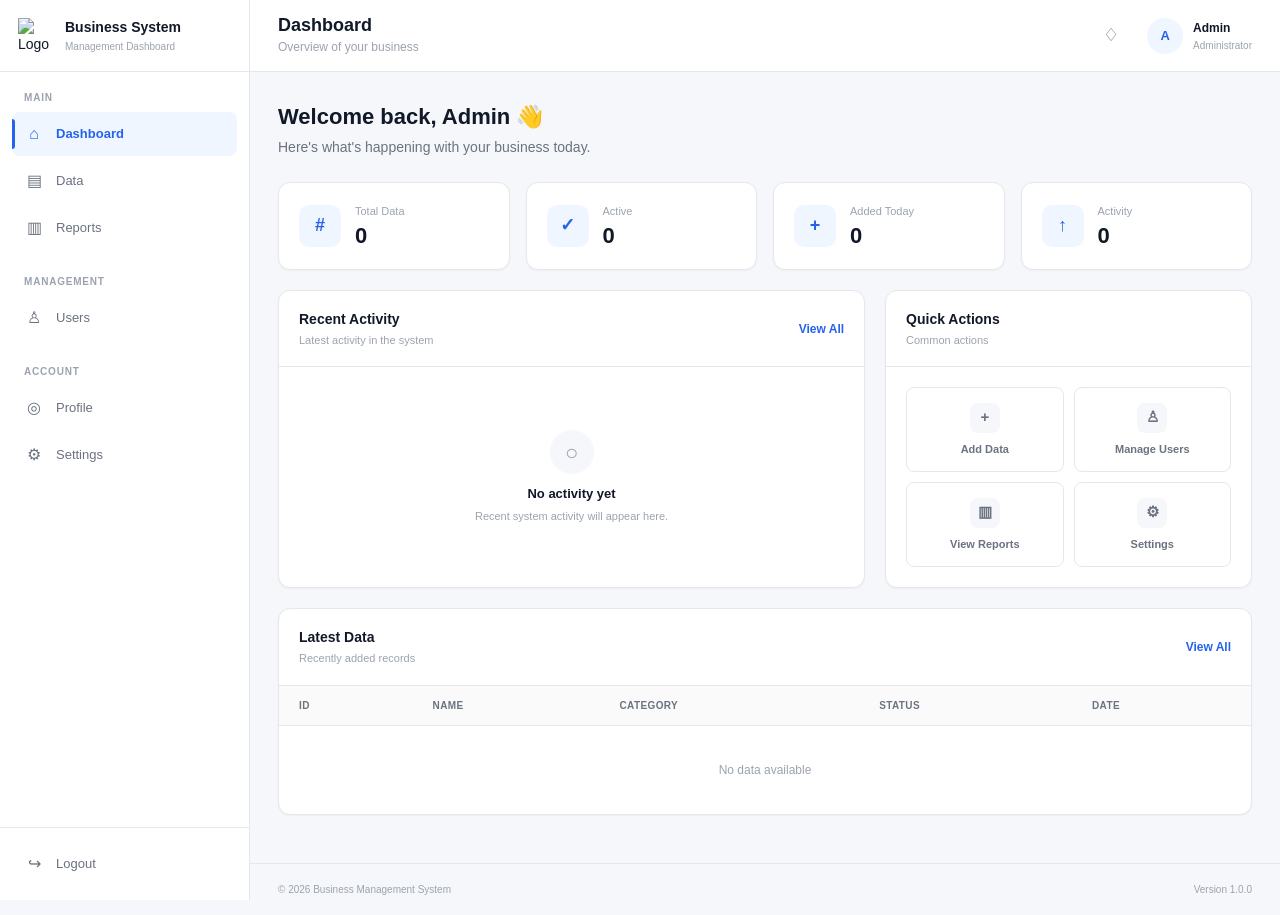
==== index.html @ aa2ea441 "Initial commit - CRUD Master template" ====
<!DOCTYPE html>
<html lang="en">
<head>
    <meta charset="UTF-8">

    <meta
        name="viewport"
        content="width=device-width, initial-scale=1.0"
    >

    <meta
        name="description"
        content="Business Management System"
    >

    <title>Business Management System</title>

    <!-- =========================
         CSS
    ========================== -->

    <link
        rel="stylesheet"
        href="./assets/css/style.css"
    >

    <link
        rel="stylesheet"
        href="./assets/css/components.css"
    >

    <link
        rel="stylesheet"
        href="./assets/css/responsive.css"
    >
</head>

<body>

    <!-- =========================
         APP CONTAINER
    ========================== -->

    <div id="app">

        <!-- =========================
             SIDEBAR
        ========================== -->

        <aside id="sidebar" class="sidebar">

            <div class="sidebar-header">

                <a href="./index.html" class="brand">

                    <img
                        src="./assets/img/logo.svg"
                        alt="Logo"
                        class="brand-logo"
                    >

                    <div class="brand-text">
                        <span class="brand-name">
                            Business System
                        </span>

                        <span class="brand-subtitle">
                            Management Dashboard
                        </span>
                    </div>

                </a>

                <button
                    type="button"
                    id="sidebarClose"
                    class="sidebar-close"
                    aria-label="Close sidebar"
                >
                    ×
                </button>

            </div>


            <!-- =========================
                 NAVIGATION
            ========================== -->

            <nav class="sidebar-nav">

                <div class="nav-section">

                    <span class="nav-section-title">
                        MAIN
                    </span>

                    <a
                        href="#dashboard"
                        class="nav-item active"
                        data-page="dashboard"
                    >
                        <span class="nav-icon">⌂</span>
                        <span class="nav-label">Dashboard</span>
                    </a>

                    <a
                        href="#data"
                        class="nav-item"
                        data-page="data"
                    >
                        <span class="nav-icon">▤</span>
                        <span class="nav-label">Data</span>
                    </a>

                    <a
                        href="#reports"
                        class="nav-item"
                        data-page="reports"
                    >
                        <span class="nav-icon">▥</span>
                        <span class="nav-label">Reports</span>
                    </a>

                </div>


                <div class="nav-section">

                    <span class="nav-section-title">
                        MANAGEMENT
                    </span>

                    <a
                        href="#users"
                        class="nav-item"
                        data-page="users"
                    >
                        <span class="nav-icon">♙</span>
                        <span class="nav-label">Users</span>
                    </a>

                </div>


                <div class="nav-section">

                    <span class="nav-section-title">
                        ACCOUNT
                    </span>

                    <a
                        href="#profile"
                        class="nav-item"
                        data-page="profile"
                    >
                        <span class="nav-icon">◎</span>
                        <span class="nav-label">Profile</span>
                    </a>

                    <a
                        href="#settings"
                        class="nav-item"
                        data-page="settings"
                    >
                        <span class="nav-icon">⚙</span>
                        <span class="nav-label">Settings</span>
                    </a>

                </div>

            </nav>


            <!-- =========================
                 SIDEBAR FOOTER
            ========================== -->

            <div class="sidebar-footer">

                <button
                    type="button"
                    id="logoutButton"
                    class="logout-button"
                >
                    <span class="nav-icon">↪</span>
                    <span>Logout</span>
                </button>

            </div>

        </aside>


        <!-- =========================
             MAIN AREA
        ========================== -->

        <main id="main">

            <!-- =========================
                 TOPBAR
            ========================== -->

            <header class="topbar">

                <div class="topbar-left">

                    <button
                        type="button"
                        id="sidebarToggle"
                        class="sidebar-toggle"
                        aria-label="Open sidebar"
                    >
                        ☰
                    </button>

                    <div class="page-heading">

                        <h1 id="pageTitle">
                            Dashboard
                        </h1>

                        <p id="pageSubtitle">
                            Overview of your business
                        </p>

                    </div>

                </div>


                <div class="topbar-right">

                    <button
                        type="button"
                        id="notificationButton"
                        class="icon-button"
                        aria-label="Notifications"
                    >
                        ♢
                    </button>


                    <div class="user-menu">

                        <div class="user-avatar">
                            A
                        </div>

                        <div class="user-info">

                            <span
                                id="currentUserName"
                                class="user-name"
                            >
                                Admin
                            </span>

                            <span
                                id="currentUserRole"
                                class="user-role"
                            >
                                Administrator
                            </span>

                        </div>

                    </div>

                </div>

            </header>


            <!-- =========================
                 PAGE CONTENT
            ========================== -->

            <section
                id="pageContent"
                class="page-content"
            >

                <!-- =========================
                     DASHBOARD
                ========================== -->

                <div
                    id="dashboardPage"
                    class="page active"
                >

                    <div class="page-intro">

                        <div>
                            <h2>Welcome back, Admin 👋</h2>

                            <p>
                                Here's what's happening with your business today.
                            </p>
                        </div>

                    </div>


                    <!-- =========================
                         STATISTICS
                    ========================== -->

                    <div class="stats-grid">

                        <article class="stat-card">

                            <div class="stat-icon">
                                #
                            </div>

                            <div class="stat-content">

                                <span class="stat-label">
                                    Total Data
                                </span>

                                <strong
                                    id="totalData"
                                    class="stat-value"
                                >
                                    0
                                </strong>

                            </div>

                        </article>


                        <article class="stat-card">

                            <div class="stat-icon">
                                ✓
                            </div>

                            <div class="stat-content">

                                <span class="stat-label">
                                    Active
                                </span>

                                <strong
                                    id="activeData"
                                    class="stat-value"
                                >
                                    0
                                </strong>

                            </div>

                        </article>


                        <article class="stat-card">

                            <div class="stat-icon">
                                +
                            </div>

                            <div class="stat-content">

                                <span class="stat-label">
                                    Added Today
                                </span>

                                <strong
                                    id="todayData"
                                    class="stat-value"
                                >
                                    0
                                </strong>

                            </div>

                        </article>


                        <article class="stat-card">

                            <div class="stat-icon">
                                ↑
                            </div>

                            <div class="stat-content">

                                <span class="stat-label">
                                    Activity
                                </span>

                                <strong
                                    id="activityData"
                                    class="stat-value"
                                >
                                    0
                                </strong>

                            </div>

                        </article>

                    </div>


                    <!-- =========================
                         DASHBOARD GRID
                    ========================== -->

                    <div class="dashboard-grid">


                        <!-- Recent Activity -->

                        <section class="card">

                            <div class="card-header">

                                <div>
                                    <h3>Recent Activity</h3>

                                    <p>
                                        Latest activity in the system
                                    </p>
                                </div>

                                <button
                                    type="button"
                                    class="text-button"
                                >
                                    View All
                                </button>

                            </div>


                            <div
                                id="recentActivity"
                                class="activity-list"
                            >

                                <div class="empty-state">

                                    <div class="empty-icon">
                                        ○
                                    </div>

                                    <h4>
                                        No activity yet
                                    </h4>

                                    <p>
                                        Recent system activity will appear here.
                                    </p>

                                </div>

                            </div>

                        </section>


                        <!-- Quick Actions -->

                        <section class="card">

                            <div class="card-header">

                                <div>
                                    <h3>Quick Actions</h3>

                                    <p>
                                        Common actions
                                    </p>
                                </div>

                            </div>


                            <div class="quick-actions">

                                <button
                                    type="button"
                                    class="quick-action"
                                    data-action="add"
                                >
                                    <span class="quick-action-icon">
                                        +
                                    </span>

                                    <span>
                                        Add Data
                                    </span>
                                </button>


                                <button
                                    type="button"
                                    class="quick-action"
                                    data-action="users"
                                >
                                    <span class="quick-action-icon">
                                        ♙
                                    </span>

                                    <span>
                                        Manage Users
                                    </span>
                                </button>


                                <button
                                    type="button"
                                    class="quick-action"
                                    data-action="reports"
                                >
                                    <span class="quick-action-icon">
                                        ▥
                                    </span>

                                    <span>
                                        View Reports
                                    </span>
                                </button>


                                <button
                                    type="button"
                                    class="quick-action"
                                    data-action="settings"
                                >
                                    <span class="quick-action-icon">
                                        ⚙
                                    </span>

                                    <span>
                                        Settings
                                    </span>
                                </button>

                            </div>

                        </section>

                    </div>


                    <!-- =========================
                         DATA PREVIEW
                    ========================== -->

                    <section class="card data-preview-card">

                        <div class="card-header">

                            <div>

                                <h3>Latest Data</h3>

                                <p>
                                    Recently added records
                                </p>

                            </div>

                            <button
                                type="button"
                                class="text-button"
                                data-page-link="data"
                            >
                                View All
                            </button>

                        </div>


                        <div class="table-wrapper">

                            <table class="data-table">

                                <thead>

                                    <tr>
                                        <th>ID</th>
                                        <th>Name</th>
                                        <th>Category</th>
                                        <th>Status</th>
                                        <th>Date</th>
                                    </tr>

                                </thead>

                                <tbody id="latestDataTable">

                                    <tr>

                                        <td
                                            colspan="5"
                                            class="table-empty"
                                        >
                                            No data available
                                        </td>

                                    </tr>

                                </tbody>

                            </table>

                        </div>

                    </section>

                </div>


                <!-- =========================
                     OTHER PAGE PLACEHOLDERS
                ========================== -->

                <div
                    id="dataPage"
                    class="page"
                    hidden
                >
                    <h2>Data Management</h2>
                    <p>CRUD data management will be built here.</p>
                </div>


                <div
                    id="usersPage"
                    class="page"
                    hidden
                >
                    <h2>User Management</h2>
                    <p>User management will be built here.</p>
                </div>


                <div
                    id="reportsPage"
                    class="page"
                    hidden
                >
                    <h2>Reports</h2>
                    <p>Reports and analytics will be built here.</p>
                </div>


                <div
                    id="profilePage"
                    class="page"
                    hidden
                >
                    <h2>Profile</h2>
                    <p>User profile will be built here.</p>
                </div>


                <div
                    id="settingsPage"
                    class="page"
                    hidden
                >
                    <h2>Settings</h2>
                    <p>System settings will be built here.</p>
                </div>

            </section>


            <!-- =========================
                 FOOTER
            ========================== -->

            <footer class="footer">

                <span>
                    © 2026 Business Management System
                </span>

                <span>
                    Version 1.0.0
                </span>

            </footer>

        </main>

    </div>


    <!-- =========================
         MOBILE OVERLAY
    ========================== -->

    <div
        id="sidebarOverlay"
        class="sidebar-overlay"
        hidden
    ></div>


    <!-- =========================
         JAVASCRIPT
    ========================== -->

    <script
        type="module"
        src="./assets/js/app.js"
    ></script>

</body>
</html>
---- assets/css/style.css ----
/* =========================================================
   CRUD MASTER - MAIN STYLES
   ========================================================= */

/* =========================================================
   1. ROOT VARIABLES
   ========================================================= */

:root {
    --primary: #2563eb;
    --primary-dark: #1d4ed8;
    --primary-light: #eff6ff;

    --success: #16a34a;
    --success-light: #f0fdf4;

    --warning: #d97706;
    --warning-light: #fffbeb;

    --danger: #dc2626;
    --danger-light: #fef2f2;

    --text: #111827;
    --text-secondary: #6b7280;
    --text-muted: #9ca3af;

    --background: #f5f7fb;
    --surface: #ffffff;
    --border: #e5e7eb;

    --sidebar-width: 250px;
    --topbar-height: 72px;

    --radius-sm: 8px;
    --radius-md: 12px;
    --radius-lg: 16px;

    --shadow-sm:
        0 1px 2px rgba(0, 0, 0, 0.04);

    --shadow-md:
        0 4px 12px rgba(0, 0, 0, 0.06);

    --transition:
        0.2s ease;
}


/* =========================================================
   2. RESET
   ========================================================= */

* {
    margin: 0;
    padding: 0;
    box-sizing: border-box;
}

html {
    scroll-behavior: smooth;
}

body {
    min-height: 100vh;

    font-family:
        Inter,
        -apple-system,
        BlinkMacSystemFont,
        "Segoe UI",
        Roboto,
        Arial,
        sans-serif;

    font-size: 14px;
    line-height: 1.5;

    color: var(--text);
    background: var(--background);

    -webkit-font-smoothing: antialiased;
}

button,
input,
select,
textarea {
    font: inherit;
}

button {
    border: none;
    cursor: pointer;
}

a {
    color: inherit;
    text-decoration: none;
}


/* =========================================================
   3. APP LAYOUT
   ========================================================= */

#app {
    display: flex;
    min-height: 100vh;
}


/* =========================================================
   4. SIDEBAR
   ========================================================= */

.sidebar {
    position: fixed;

    top: 0;
    left: 0;
    bottom: 0;

    width: var(--sidebar-width);

    display: flex;
    flex-direction: column;

    background: var(--surface);

    border-right: 1px solid var(--border);

    z-index: 100;

    transition:
        transform var(--transition),
        width var(--transition);
}


/* =========================================================
   SIDEBAR HEADER
   ========================================================= */

.sidebar-header {
    height: var(--topbar-height);

    display: flex;
    align-items: center;
    justify-content: space-between;

    padding: 0 18px;

    border-bottom: 1px solid var(--border);
}

.brand {
    display: flex;
    align-items: center;

    min-width: 0;

    gap: 11px;
}

.brand-logo {
    width: 36px;
    height: 36px;

    object-fit: contain;

    flex-shrink: 0;
}

.brand-text {
    display: flex;
    flex-direction: column;

    min-width: 0;
}

.brand-name {
    font-size: 14px;
    font-weight: 700;

    color: var(--text);

    white-space: nowrap;
    overflow: hidden;
    text-overflow: ellipsis;
}

.brand-subtitle {
    margin-top: 1px;

    font-size: 10px;
    color: var(--text-muted);

    white-space: nowrap;
}

.sidebar-close {
    display: none;

    width: 32px;
    height: 32px;

    border-radius: 8px;

    background: transparent;

    color: var(--text-secondary);

    font-size: 22px;

    transition: var(--transition);
}

.sidebar-close:hover {
    background: var(--background);
    color: var(--text);
}


/* =========================================================
   5. SIDEBAR NAVIGATION
   ========================================================= */

.sidebar-nav {
    flex: 1;

    padding: 18px 12px;

    overflow-y: auto;
}

.nav-section {
    margin-bottom: 24px;
}

.nav-section-title {
    display: block;

    padding: 0 12px;
    margin-bottom: 7px;

    font-size: 10px;
    font-weight: 700;

    letter-spacing: 0.08em;

    color: var(--text-muted);
}

.nav-item {
    position: relative;

    display: flex;
    align-items: center;

    gap: 12px;

    width: 100%;

    padding: 10px 12px;
    margin-bottom: 3px;

    border-radius: var(--radius-sm);

    color: var(--text-secondary);

    font-size: 13px;
    font-weight: 500;

    transition: var(--transition);
}

.nav-item:hover {
    background: var(--background);
    color: var(--text);
}

.nav-item.active {
    background: var(--primary-light);
    color: var(--primary);
    font-weight: 600;
}

.nav-item.active::before {
    content: "";

    position: absolute;

    left: 0;
    top: 7px;
    bottom: 7px;

    width: 3px;

    border-radius: 0 4px 4px 0;

    background: var(--primary);
}

.nav-icon {
    width: 20px;

    display: inline-flex;
    align-items: center;
    justify-content: center;

    flex-shrink: 0;

    font-size: 16px;
}


/* =========================================================
   6. SIDEBAR FOOTER
   ========================================================= */

.sidebar-footer {
    padding: 14px 12px;

    border-top: 1px solid var(--border);
}

.logout-button {
    width: 100%;

    display: flex;
    align-items: center;

    gap: 12px;

    padding: 10px 12px;

    border-radius: var(--radius-sm);

    background: transparent;

    color: var(--text-secondary);

    font-size: 13px;
    font-weight: 500;

    text-align: left;

    transition: var(--transition);
}

.logout-button:hover {
    background: var(--danger-light);
    color: var(--danger);
}


/* =========================================================
   7. MAIN CONTENT
   ========================================================= */

#main {
    width: calc(100% - var(--sidebar-width));

    min-height: 100vh;

    margin-left: var(--sidebar-width);

    display: flex;
    flex-direction: column;
}


/* =========================================================
   8. TOPBAR
   ========================================================= */

.topbar {
    position: sticky;

    top: 0;

    height: var(--topbar-height);

    display: flex;
    align-items: center;
    justify-content: space-between;

    padding: 0 28px;

    background: rgba(255, 255, 255, 0.95);

    border-bottom: 1px solid var(--border);

    backdrop-filter: blur(10px);

    z-index: 50;
}

.topbar-left,
.topbar-right {
    display: flex;
    align-items: center;
}

.topbar-left {
    gap: 15px;
}

.topbar-right {
    gap: 18px;
}

.sidebar-toggle {
    display: none;

    width: 38px;
    height: 38px;

    border-radius: 9px;

    background: var(--background);

    color: var(--text);

    font-size: 19px;

    transition: var(--transition);
}

.sidebar-toggle:hover {
    background: var(--border);
}

.page-heading h1 {
    font-size: 18px;
    line-height: 1.2;

    font-weight: 700;
}

.page-heading p {
    margin-top: 2px;

    font-size: 12px;

    color: var(--text-muted);
}


/* =========================================================
   9. USER AREA
   ========================================================= */

.user-menu {
    display: flex;
    align-items: center;

    gap: 10px;
}

.user-avatar {
    width: 36px;
    height: 36px;

    display: flex;
    align-items: center;
    justify-content: center;

    border-radius: 50%;

    background: var(--primary-light);

    color: var(--primary);

    font-size: 13px;
    font-weight: 700;
}

.user-info {
    display: flex;
    flex-direction: column;
}

.user-name {
    font-size: 12px;
    font-weight: 600;
}

.user-role {
    margin-top: 1px;

    font-size: 10px;
    color: var(--text-muted);
}

.icon-button {
    width: 36px;
    height: 36px;

    display: flex;
    align-items: center;
    justify-content: center;

    border-radius: 9px;

    background: transparent;

    color: var(--text-secondary);

    font-size: 18px;

    transition: var(--transition);
}

.icon-button:hover {
    background: var(--background);
    color: var(--text);
}


/* =========================================================
   10. PAGE CONTENT
   ========================================================= */

.page-content {
    flex: 1;

    width: 100%;

    padding: 28px;
}

.page {
    width: 100%;
}

.page[hidden] {
    display: none !important;
}

.page-intro {
    display: flex;
    align-items: center;
    justify-content: space-between;

    margin-bottom: 24px;
}

.page-intro h2 {
    font-size: 22px;
    font-weight: 700;
}

.page-intro p {
    margin-top: 4px;

    color: var(--text-secondary);
}


/* =========================================================
   11. STATISTICS GRID
   ========================================================= */

.stats-grid {
    display: grid;

    grid-template-columns:
        repeat(4, minmax(0, 1fr));

    gap: 16px;

    margin-bottom: 20px;
}

.stat-card {
    display: flex;
    align-items: center;

    gap: 14px;

    padding: 20px;

    background: var(--surface);

    border: 1px solid var(--border);

    border-radius: var(--radius-md);

    box-shadow: var(--shadow-sm);

    transition: var(--transition);
}

.stat-card:hover {
    transform: translateY(-2px);

    box-shadow: var(--shadow-md);
}

.stat-icon {
    width: 42px;
    height: 42px;

    display: flex;
    align-items: center;
    justify-content: center;

    flex-shrink: 0;

    border-radius: 10px;

    background: var(--primary-light);

    color: var(--primary);

    font-size: 18px;
    font-weight: 700;
}

.stat-content {
    min-width: 0;
}

.stat-label {
    display: block;

    margin-bottom: 3px;

    font-size: 11px;

    color: var(--text-muted);
}

.stat-value {
    display: block;

    font-size: 22px;
    line-height: 1.2;

    font-weight: 700;
}


/* =========================================================
   12. DASHBOARD GRID
   ========================================================= */

.dashboard-grid {
    display: grid;

    grid-template-columns:
        minmax(0, 1.6fr)
        minmax(280px, 1fr);

    gap: 20px;

    margin-bottom: 20px;
}


/* =========================================================
   13. CARD
   ========================================================= */

.card {
    background: var(--surface);

    border: 1px solid var(--border);

    border-radius: var(--radius-md);

    box-shadow: var(--shadow-sm);

    overflow: hidden;
}

.card-header {
    display: flex;
    align-items: center;
    justify-content: space-between;

    gap: 15px;

    padding: 18px 20px;

    border-bottom: 1px solid var(--border);
}

.card-header h3 {
    font-size: 14px;
    font-weight: 700;
}

.card-header p {
    margin-top: 2px;

    font-size: 11px;

    color: var(--text-muted);
}

.text-button {
    background: transparent;

    color: var(--primary);

    font-size: 12px;
    font-weight: 600;

    white-space: nowrap;

    transition: var(--transition);
}

.text-button:hover {
    color: var(--primary-dark);
}


/* =========================================================
   14. ACTIVITY
   ========================================================= */

.activity-list {
    min-height: 220px;

    padding: 20px;
}

.empty-state {
    min-height: 180px;

    display: flex;
    flex-direction: column;
    align-items: center;
    justify-content: center;

    text-align: center;
}

.empty-icon {
    width: 44px;
    height: 44px;

    display: flex;
    align-items: center;
    justify-content: center;

    margin-bottom: 10px;

    border-radius: 50%;

    background: var(--background);

    color: var(--text-muted);

    font-size: 22px;
}

.empty-state h4 {
    margin-bottom: 4px;

    font-size: 13px;
}

.empty-state p {
    max-width: 260px;

    font-size: 11px;

    color: var(--text-muted);
}


/* =========================================================
   15. QUICK ACTIONS
   ========================================================= */

.quick-actions {
    display: grid;

    grid-template-columns:
        repeat(2, minmax(0, 1fr));

    gap: 10px;

    padding: 20px;
}

.quick-action {
    min-height: 85px;

    display: flex;
    flex-direction: column;
    align-items: center;
    justify-content: center;

    gap: 8px;

    padding: 12px;

    border: 1px solid var(--border);

    border-radius: var(--radius-sm);

    background: var(--surface);

    color: var(--text-secondary);

    font-size: 11px;
    font-weight: 600;

    transition: var(--transition);
}

.quick-action:hover {
    border-color: var(--primary);

    background: var(--primary-light);

    color: var(--primary);

    transform: translateY(-1px);
}

.quick-action-icon {
    width: 30px;
    height: 30px;

    display: flex;
    align-items: center;
    justify-content: center;

    border-radius: 8px;

    background: var(--background);

    font-size: 15px;

    transition: var(--transition);
}

.quick-action:hover .quick-action-icon {
    background: var(--surface);
}


/* =========================================================
   16. DATA TABLE
   ========================================================= */

.data-preview-card {
    margin-bottom: 20px;
}

.table-wrapper {
    width: 100%;

    overflow-x: auto;
}

.data-table {
    width: 100%;

    border-collapse: collapse;

    min-width: 600px;
}

.data-table th {
    padding: 12px 20px;

    background: #fafafa;

    border-bottom: 1px solid var(--border);

    color: var(--text-secondary);

    font-size: 10px;
    font-weight: 700;

    text-align: left;

    text-transform: uppercase;

    letter-spacing: 0.04em;
}

.data-table td {
    padding: 14px 20px;

    border-bottom: 1px solid var(--border);

    color: var(--text-secondary);

    font-size: 12px;
}

.data-table tbody tr:last-child td {
    border-bottom: none;
}

.data-table tbody tr:hover {
    background: #fafafa;
}

.table-empty {
    padding: 35px !important;

    text-align: center !important;

    color: var(--text-muted) !important;
}


/* =========================================================
   17. FOOTER
   ========================================================= */

.footer {
    display: flex;
    align-items: center;
    justify-content: space-between;

    gap: 15px;

    padding: 18px 28px;

    border-top: 1px solid var(--border);

    color: var(--text-muted);

    font-size: 10px;
}


/* =========================================================
   18. SIDEBAR OVERLAY
   ========================================================= */

.sidebar-overlay {
    position: fixed;

    inset: 0;

    background: rgba(17, 24, 39, 0.45);

    z-index: 90;

    backdrop-filter: blur(2px);
}

.sidebar-overlay[hidden] {
    display: none;
}


/* =========================================================
   19. SCROLLBAR
   ========================================================= */

::-webkit-scrollbar {
    width: 7px;
    height: 7px;
}

::-webkit-scrollbar-track {
    background: transparent;
}

::-webkit-scrollbar-thumb {
    background: #d1d5db;

    border-radius: 20px;
}

::-webkit-scrollbar-thumb:hover {
    background: #9ca3af;
}


/* =========================================================
   20. SELECTION
   ========================================================= */

::selection {
    background: #dbeafe;
    color: #1e3a8a;
}
---- assets/css/components.css ----
/* =========================================================
   CRUD MASTER - REUSABLE COMPONENTS
   ========================================================= */


/* =========================================================
   1. BUTTON SYSTEM
   ========================================================= */

.btn {
    display: inline-flex;
    align-items: center;
    justify-content: center;
    gap: 8px;

    min-height: 38px;

    padding: 8px 14px;

    border: 1px solid transparent;
    border-radius: 8px;

    font-size: 12px;
    font-weight: 600;

    cursor: pointer;

    transition:
        background-color 0.2s ease,
        border-color 0.2s ease,
        color 0.2s ease,
        transform 0.2s ease,
        box-shadow 0.2s ease;
}

.btn:active {
    transform: translateY(1px);
}

.btn:disabled {
    opacity: 0.55;
    cursor: not-allowed;
    transform: none;
}


/* Primary */

.btn-primary {
    background: var(--primary);
    color: #ffffff;
}

.btn-primary:hover {
    background: var(--primary-dark);
}


/* Secondary */

.btn-secondary {
    background: var(--surface);
    border-color: var(--border);
    color: var(--text);
}

.btn-secondary:hover {
    background: var(--background);
}


/* Success */

.btn-success {
    background: var(--success);
    color: #ffffff;
}

.btn-success:hover {
    background: #15803d;
}


/* Danger */

.btn-danger {
    background: var(--danger);
    color: #ffffff;
}

.btn-danger:hover {
    background: #b91c1c;
}


/* Warning */

.btn-warning {
    background: var(--warning);
    color: #ffffff;
}

.btn-warning:hover {
    background: #b45309;
}


/* Ghost */

.btn-ghost {
    background: transparent;
    color: var(--text-secondary);
}

.btn-ghost:hover {
    background: var(--background);
    color: var(--text);
}


/* Small */

.btn-sm {
    min-height: 32px;
    padding: 6px 10px;
    font-size: 11px;
}


/* Large */

.btn-lg {
    min-height: 44px;
    padding: 10px 18px;
    font-size: 13px;
}


/* Full width */

.btn-full {
    width: 100%;
}


/* Icon button */

.btn-icon {
    width: 36px;
    height: 36px;

    min-height: 36px;

    padding: 0;
}

.btn-icon.btn-sm {
    width: 30px;
    height: 30px;
    min-height: 30px;
}


/* =========================================================
   2. STATUS BADGES
   ========================================================= */

.badge {
    display: inline-flex;
    align-items: center;
    justify-content: center;
    gap: 5px;

    min-height: 24px;

    padding: 4px 9px;

    border-radius: 999px;

    font-size: 10px;
    font-weight: 600;

    white-space: nowrap;
}

.badge::before {
    content: "";

    width: 6px;
    height: 6px;

    border-radius: 50%;

    background: currentColor;
}


/* Active */

.badge-success {
    background: var(--success-light);
    color: var(--success);
}


/* Inactive */

.badge-danger {
    background: var(--danger-light);
    color: var(--danger);
}


/* Pending */

.badge-warning {
    background: var(--warning-light);
    color: var(--warning);
}


/* Neutral */

.badge-neutral {
    background: #f3f4f6;
    color: var(--text-secondary);
}


/* Primary */

.badge-primary {
    background: var(--primary-light);
    color: var(--primary);
}


/* =========================================================
   3. FORM SYSTEM
   ========================================================= */

.form-group {
    display: flex;
    flex-direction: column;

    gap: 6px;
}

.form-label {
    font-size: 12px;
    font-weight: 600;

    color: var(--text);
}

.form-label .required {
    color: var(--danger);
    margin-left: 2px;
}

.form-help {
    font-size: 10px;
    color: var(--text-muted);
}

.form-error {
    font-size: 10px;
    color: var(--danger);
}


/* Inputs */

.form-input,
.form-select,
.form-textarea {
    width: 100%;

    padding: 10px 12px;

    border: 1px solid var(--border);
    border-radius: 8px;

    outline: none;

    background: var(--surface);

    color: var(--text);

    font-size: 12px;

    transition:
        border-color 0.2s ease,
        box-shadow 0.2s ease,
        background-color 0.2s ease;
}

.form-input::placeholder,
.form-textarea::placeholder {
    color: var(--text-muted);
}

.form-input:hover,
.form-select:hover,
.form-textarea:hover {
    border-color: #d1d5db;
}

.form-input:focus,
.form-select:focus,
.form-textarea:focus {
    border-color: var(--primary);

    box-shadow:
        0 0 0 3px rgba(37, 99, 235, 0.10);
}

.form-input:disabled,
.form-select:disabled,
.form-textarea:disabled {
    background: #f9fafb;

    color: var(--text-muted);

    cursor: not-allowed;
}

.form-input.error,
.form-select.error,
.form-textarea.error {
    border-color: var(--danger);

    box-shadow:
        0 0 0 3px rgba(220, 38, 38, 0.08);
}


/* Textarea */

.form-textarea {
    min-height: 110px;

    resize: vertical;
}


/* Select */

.form-select {
    cursor: pointer;
}


/* Search input */

.search-box {
    position: relative;

    width: 100%;
}

.search-box-icon {
    position: absolute;

    top: 50%;
    left: 12px;

    transform: translateY(-50%);

    color: var(--text-muted);

    pointer-events: none;
}

.search-box .form-input {
    padding-left: 36px;
}


/* =========================================================
   4. FORM GRID
   ========================================================= */

.form-grid {
    display: grid;

    grid-template-columns:
        repeat(2, minmax(0, 1fr));

    gap: 16px;
}

.form-grid-3 {
    display: grid;

    grid-template-columns:
        repeat(3, minmax(0, 1fr));

    gap: 16px;
}

.form-grid-full {
    grid-column: 1 / -1;
}


/* =========================================================
   5. INPUT GROUP
   ========================================================= */

.input-group {
    display: flex;
    align-items: stretch;

    width: 100%;
}

.input-group .form-input {
    border-radius: 8px 0 0 8px;
}

.input-group-addon {
    display: flex;
    align-items: center;

    padding: 0 12px;

    background: var(--background);

    border: 1px solid var(--border);

    color: var(--text-secondary);

    font-size: 12px;

    white-space: nowrap;
}

.input-group-addon:first-child {
    border-right: none;

    border-radius: 8px 0 0 8px;
}

.input-group-addon + .form-input {
    border-left: none;

    border-radius: 0 8px 8px 0;
}


/* =========================================================
   6. CARD BODY
   ========================================================= */

.card-body {
    padding: 20px;
}

.card-footer {
    display: flex;
    align-items: center;
    justify-content: flex-end;

    gap: 10px;

    padding: 16px 20px;

    border-top: 1px solid var(--border);

    background: #fafafa;
}


/* =========================================================
   7. TOOLBAR
   ========================================================= */

.toolbar {
    display: flex;
    align-items: center;
    justify-content: space-between;

    gap: 12px;

    margin-bottom: 16px;
}

.toolbar-left,
.toolbar-right {
    display: flex;
    align-items: center;

    gap: 10px;
}

.toolbar-left {
    flex: 1;
}

.toolbar-search {
    max-width: 280px;
}


/* =========================================================
   8. TABLE ACTIONS
   ========================================================= */

.table-actions {
    display: flex;
    align-items: center;

    gap: 5px;
}

.table-action {
    width: 30px;
    height: 30px;

    display: inline-flex;
    align-items: center;
    justify-content: center;

    border-radius: 7px;

    background: transparent;

    color: var(--text-secondary);

    font-size: 13px;

    transition: var(--transition);
}

.table-action:hover {
    background: var(--background);
    color: var(--text);
}

.table-action.edit:hover {
    background: var(--primary-light);
    color: var(--primary);
}

.table-action.delete:hover {
    background: var(--danger-light);
    color: var(--danger);
}

.table-action.view:hover {
    background: var(--success-light);
    color: var(--success);
}


/* =========================================================
   9. MODAL
   ========================================================= */

.modal {
    position: fixed;

    inset: 0;

    display: flex;
    align-items: center;
    justify-content: center;

    padding: 20px;

    background: rgba(17, 24, 39, 0.45);

    z-index: 500;

    backdrop-filter: blur(3px);
}

.modal[hidden] {
    display: none;
}

.modal-container {
    width: 100%;
    max-width: 520px;

    max-height: calc(100vh - 40px);

    display: flex;
    flex-direction: column;

    background: var(--surface);

    border: 1px solid var(--border);

    border-radius: var(--radius-lg);

    box-shadow:
        0 20px 50px rgba(0, 0, 0, 0.15);

    overflow: hidden;

    animation: modalIn 0.2s ease;
}

.modal-container.modal-sm {
    max-width: 400px;
}

.modal-container.modal-lg {
    max-width: 760px;
}

@keyframes modalIn {
    from {
        opacity: 0;
        transform: translateY(8px) scale(0.98);
    }

    to {
        opacity: 1;
        transform: translateY(0) scale(1);
    }
}

.modal-header {
    display: flex;
    align-items: center;
    justify-content: space-between;

    gap: 15px;

    padding: 18px 20px;

    border-bottom: 1px solid var(--border);
}

.modal-title {
    font-size: 15px;
    font-weight: 700;
}

.modal-close {
    width: 32px;
    height: 32px;

    display: flex;
    align-items: center;
    justify-content: center;

    border-radius: 8px;

    background: transparent;

    color: var(--text-secondary);

    font-size: 20px;

    transition: var(--transition);
}

.modal-close:hover {
    background: var(--background);
    color: var(--text);
}

.modal-body {
    padding: 20px;

    overflow-y: auto;
}

.modal-footer {
    display: flex;
    justify-content: flex-end;

    gap: 10px;

    padding: 16px 20px;

    border-top: 1px solid var(--border);

    background: #fafafa;
}


/* =========================================================
   10. ALERT
   ========================================================= */

.alert {
    display: flex;
    align-items: flex-start;

    gap: 10px;

    padding: 12px 14px;

    border: 1px solid transparent;

    border-radius: 9px;

    font-size: 11px;
}

.alert-icon {
    flex-shrink: 0;

    font-size: 15px;
}

.alert-content {
    flex: 1;
}

.alert-title {
    margin-bottom: 2px;

    font-weight: 700;
}

.alert-message {
    color: inherit;
    opacity: 0.85;
}

.alert-info {
    background: var(--primary-light);

    border-color: #dbeafe;

    color: var(--primary);
}

.alert-success {
    background: var(--success-light);

    border-color: #dcfce7;

    color: var(--success);
}

.alert-warning {
    background: var(--warning-light);

    border-color: #fef3c7;

    color: var(--warning);
}

.alert-danger {
    background: var(--danger-light);

    border-color: #fee2e2;

    color: var(--danger);
}


/* =========================================================
   11. TOAST NOTIFICATION
   ========================================================= */

.toast-container {
    position: fixed;

    top: 20px;
    right: 20px;

    width: min(360px, calc(100vw - 40px));

    display: flex;
    flex-direction: column;

    gap: 10px;

    z-index: 1000;

    pointer-events: none;
}

.toast {
    display: flex;
    align-items: flex-start;

    gap: 10px;

    padding: 13px 14px;

    background: var(--surface);

    border: 1px solid var(--border);

    border-radius: 10px;

    box-shadow:
        0 10px 30px rgba(0, 0, 0, 0.10);

    pointer-events: auto;

    animation: toastIn 0.25s ease;
}

@keyframes toastIn {
    from {
        opacity: 0;
        transform: translateX(15px);
    }

    to {
        opacity: 1;
        transform: translateX(0);
    }
}

.toast-icon {
    width: 26px;
    height: 26px;

    display: flex;
    align-items: center;
    justify-content: center;

    flex-shrink: 0;

    border-radius: 7px;

    font-size: 12px;
    font-weight: 700;
}

.toast-content {
    flex: 1;
}

.toast-title {
    margin-bottom: 1px;

    font-size: 11px;
    font-weight: 700;
}

.toast-message {
    font-size: 10px;

    color: var(--text-secondary);
}

.toast-close {
    width: 24px;
    height: 24px;

    display: flex;
    align-items: center;
    justify-content: center;

    background: transparent;

    color: var(--text-muted);

    font-size: 15px;
}


/* Toast variants */

.toast-success .toast-icon {
    background: var(--success-light);
    color: var(--success);
}

.toast-error .toast-icon {
    background: var(--danger-light);
    color: var(--danger);
}

.toast-warning .toast-icon {
    background: var(--warning-light);
    color: var(--warning);
}

.toast-info .toast-icon {
    background: var(--primary-light);
    color: var(--primary);
}


/* =========================================================
   12. PAGINATION
   ========================================================= */

.pagination {
    display: flex;
    align-items: center;
    justify-content: space-between;

    gap: 15px;

    padding: 14px 20px;

    border-top: 1px solid var(--border);
}

.pagination-info {
    font-size: 10px;
    color: var(--text-muted);
}

.pagination-controls {
    display: flex;
    align-items: center;

    gap: 4px;
}

.pagination-button {
    width: 30px;
    height: 30px;

    display: flex;
    align-items: center;
    justify-content: center;

    border: 1px solid var(--border);

    border-radius: 7px;

    background: var(--surface);

    color: var(--text-secondary);

    font-size: 11px;

    transition: var(--transition);
}

.pagination-button:hover {
    background: var(--background);
    color: var(--text);
}

.pagination-button.active {
    background: var(--primary);
    border-color: var(--primary);
    color: #ffffff;
}

.pagination-button:disabled {
    opacity: 0.45;
    cursor: not-allowed;
}


/* =========================================================
   13. DROPDOWN
   ========================================================= */

.dropdown {
    position: relative;
}

.dropdown-menu {
    position: absolute;

    top: calc(100% + 7px);
    right: 0;

    min-width: 170px;

    padding: 6px;

    background: var(--surface);

    border: 1px solid var(--border);

    border-radius: 9px;

    box-shadow:
        0 10px 30px rgba(0, 0, 0, 0.10);

    z-index: 200;
}

.dropdown-menu[hidden] {
    display: none;
}

.dropdown-item {
    width: 100%;

    display: flex;
    align-items: center;

    gap: 9px;

    padding: 9px 10px;

    border-radius: 7px;

    background: transparent;

    color: var(--text-secondary);

    font-size: 11px;

    text-align: left;

    transition: var(--transition);
}

.dropdown-item:hover {
    background: var(--background);
    color: var(--text);
}

.dropdown-divider {
    height: 1px;

    margin: 5px 0;

    background: var(--border);
}


/* =========================================================
   14. LOADING
   ========================================================= */

.spinner {
    width: 20px;
    height: 20px;

    border: 2px solid #dbeafe;

    border-top-color: var(--primary);

    border-radius: 50%;

    animation: spin 0.7s linear infinite;
}

.spinner-sm {
    width: 14px;
    height: 14px;

    border-width: 2px;
}

@keyframes spin {
    to {
        transform: rotate(360deg);
    }
}

.loading-container {
    min-height: 150px;

    display: flex;
    align-items: center;
    justify-content: center;
}


/* =========================================================
   15. CONFIRMATION BOX
   ========================================================= */

.confirmation {
    text-align: center;

    padding: 10px;
}

.confirmation-icon {
    width: 52px;
    height: 52px;

    display: flex;
    align-items: center;
    justify-content: center;

    margin: 0 auto 14px;

    border-radius: 50%;

    background: var(--danger-light);

    color: var(--danger);

    font-size: 20px;
}

.confirmation-title {
    margin-bottom: 5px;

    font-size: 15px;
    font-weight: 700;
}

.confirmation-message {
    max-width: 350px;

    margin: 0 auto;

    font-size: 11px;

    color: var(--text-secondary);
}


/* =========================================================
   16. AVATAR
   ========================================================= */

.avatar {
    width: 36px;
    height: 36px;

    display: inline-flex;
    align-items: center;
    justify-content: center;

    flex-shrink: 0;

    border-radius: 50%;

    background: var(--primary-light);

    color: var(--primary);

    font-size: 11px;
    font-weight: 700;
}

.avatar-sm {
    width: 28px;
    height: 28px;

    font-size: 9px;
}

.avatar-lg {
    width: 48px;
    height: 48px;

    font-size: 14px;
}


/* =========================================================
   17. DIVIDER
   ========================================================= */

.divider {
    width: 100%;
    height: 1px;

    margin: 16px 0;

    background: var(--border);
}


/* =========================================================
   18. UTILITY CLASSES
   ========================================================= */

.text-muted {
    color: var(--text-muted) !important;
}

.text-secondary {
    color: var(--text-secondary) !important;
}

.text-primary {
    color: var(--primary) !important;
}

.text-success {
    color: var(--success) !important;
}

.text-danger {
    color: var(--danger) !important;
}

.text-warning {
    color: var(--warning) !important;
}

.text-center {
    text-align: center !important;
}

.text-left {
    text-align: left !important;
}

.text-right {
    text-align: right !important;
}

.font-bold {
    font-weight: 700 !important;
}

.hidden {
    display: none !important;
}

.w-full {
    width: 100% !important;
}

.mt-1 {
    margin-top: 4px;
}

.mt-2 {
    margin-top: 8px;
}

.mt-3 {
    margin-top: 12px;
}

.mt-4 {
    margin-top: 16px;
}

.mb-1 {
    margin-bottom: 4px;
}

.mb-2 {
    margin-bottom: 8px;
}

.mb-3 {
    margin-bottom: 12px;
}

.mb-4 {
    margin-bottom: 16px;
}
---- assets/css/responsive.css ----
/* =========================================================
   CRUD MASTER - RESPONSIVE STYLES
   ========================================================= */


/* =========================================================
   1. LARGE TABLET / SMALL DESKTOP
   ========================================================= */

@media (max-width: 1200px) {

    :root {
        --sidebar-width: 230px;
    }

    .page-content {
        padding: 24px;
    }

    .topbar {
        padding: 0 24px;
    }

    .footer {
        padding: 16px 24px;
    }

    .stats-grid {
        grid-template-columns:
            repeat(2, minmax(0, 1fr));
    }

    .dashboard-grid {
        grid-template-columns:
            minmax(0, 1fr);
    }

}


/* =========================================================
   2. TABLET
   ========================================================= */

@media (max-width: 900px) {

    :root {
        --sidebar-width: 250px;
    }


    /* Sidebar */

    .sidebar {
        transform: translateX(-100%);

        box-shadow:
            8px 0 30px rgba(0, 0, 0, 0.08);
    }

    .sidebar.open {
        transform: translateX(0);
    }

    .sidebar-close {
        display: flex;
        align-items: center;
        justify-content: center;
    }


    /* Main */

    #main {
        width: 100%;

        margin-left: 0;
    }


    /* Topbar */

    .sidebar-toggle {
        display: flex;
        align-items: center;
        justify-content: center;
    }


    /* Content */

    .page-content {
        padding: 22px;
    }

    .topbar {
        padding: 0 22px;
    }

    .footer {
        padding: 16px 22px;
    }


    /* Dashboard */

    .dashboard-grid {
        grid-template-columns:
            minmax(0, 1fr);
    }

}


/* =========================================================
   3. MOBILE
   ========================================================= */

@media (max-width: 640px) {

    :root {
        --topbar-height: 64px;
    }


    /* =========================
       TOPBAR
    ========================== */

    .topbar {
        height: var(--topbar-height);

        padding:
            0 14px;
    }

    .topbar-left {
        gap: 10px;

        min-width: 0;
    }

    .topbar-right {
        gap: 8px;
    }

    .page-heading {
        min-width: 0;
    }

    .page-heading h1 {
        max-width: 140px;

        overflow: hidden;

        white-space: nowrap;

        text-overflow: ellipsis;

        font-size: 16px;
    }

    .page-heading p {
        display: none;
    }


    /* =========================
       USER
    ========================== */

    .user-info {
        display: none;
    }

    .user-avatar {
        width: 34px;
        height: 34px;
    }

    .icon-button {
        width: 34px;
        height: 34px;
    }


    /* =========================
       PAGE CONTENT
    ========================== */

    .page-content {
        padding: 16px 14px;
    }


    /* =========================
       PAGE INTRO
    ========================== */

    .page-intro {
        display: block;

        margin-bottom: 18px;
    }

    .page-intro h2 {
        font-size: 19px;
    }

    .page-intro p {
        font-size: 12px;
    }


    /* =========================
       STATISTICS
    ========================== */

    .stats-grid {
        grid-template-columns:
            repeat(2, minmax(0, 1fr));

        gap: 10px;

        margin-bottom: 14px;
    }

    .stat-card {
        gap: 10px;

        padding: 14px;
    }

    .stat-icon {
        width: 36px;
        height: 36px;

        border-radius: 9px;

        font-size: 15px;
    }

    .stat-label {
        font-size: 9px;
    }

    .stat-value {
        font-size: 18px;
    }


    /* =========================
       DASHBOARD
    ========================== */

    .dashboard-grid {
        gap: 14px;

        margin-bottom: 14px;
    }


    /* =========================
       CARD
    ========================== */

    .card-header {
        padding: 15px;
    }

    .card-header h3 {
        font-size: 13px;
    }

    .card-header p {
        font-size: 10px;
    }

    .card-body {
        padding: 15px;
    }


    /* =========================
       ACTIVITY
    ========================== */

    .activity-list {
        min-height: 190px;

        padding: 15px;
    }

    .empty-state {
        min-height: 150px;
    }


    /* =========================
       QUICK ACTIONS
    ========================== */

    .quick-actions {
        gap: 8px;

        padding: 15px;
    }

    .quick-action {
        min-height: 75px;

        padding: 10px;

        font-size: 10px;
    }


    /* =========================
       TABLE
    ========================== */

    .data-table {
        min-width: 560px;
    }

    .data-table th {
        padding:
            10px 14px;

        font-size: 9px;
    }

    .data-table td {
        padding:
            12px 14px;

        font-size: 11px;
    }


    /* =========================
       TOOLBAR
    ========================== */

    .toolbar {
        flex-direction: column;
        align-items: stretch;
    }

    .toolbar-left,
    .toolbar-right {
        width: 100%;
    }

    .toolbar-right {
        justify-content: flex-end;
    }

    .toolbar-search {
        max-width: none;
    }


    /* =========================
       FORMS
    ========================== */

    .form-grid,
    .form-grid-3 {
        grid-template-columns:
            minmax(0, 1fr);

        gap: 13px;
    }

    .form-grid-full {
        grid-column: auto;
    }


    /* =========================
       MODAL
    ========================== */

    .modal {
        padding: 12px;
    }

    .modal-container {
        max-height:
            calc(100vh - 24px);

        border-radius: 12px;
    }

    .modal-header {
        padding:
            15px;
    }

    .modal-body {
        padding:
            15px;
    }

    .modal-footer {
        padding:
            13px 15px;
    }

    .modal-footer .btn {
        flex: 1;
    }


    /* =========================
       PAGINATION
    ========================== */

    .pagination {
        flex-direction: column;
        align-items: stretch;

        padding:
            12px 15px;
    }

    .pagination-info {
        text-align: center;
    }

    .pagination-controls {
        justify-content: center;
    }


    /* =========================
       FOOTER
    ========================== */

    .footer {
        flex-direction: column;

        align-items: center;

        justify-content: center;

        padding:
            14px;

        text-align: center;
    }

}


/* =========================================================
   4. SMALL MOBILE
   ========================================================= */

@media (max-width: 400px) {

    .page-content {
        padding:
            14px 10px;
    }

    .topbar {
        padding:
            0 10px;
    }


    /* Stats */

    .stats-grid {
        gap: 8px;
    }

    .stat-card {
        padding: 11px;

        gap: 8px;
    }

    .stat-icon {
        width: 32px;
        height: 32px;

        font-size: 13px;
    }

    .stat-value {
        font-size: 16px;
    }


    /* Quick actions */

    .quick-actions {
        grid-template-columns:
            minmax(0, 1fr);
    }

    .quick-action {
        min-height: 55px;

        flex-direction: row;

        justify-content: flex-start;

        padding:
            10px 12px;
    }


    /* Page heading */

    .page-heading h1 {
        max-width: 110px;

        font-size: 15px;
    }


    /* Buttons */

    .btn {
        min-height: 36px;

        padding:
            8px 11px;

        font-size: 11px;
    }

}


/* =========================================================
   5. LANDSCAPE MOBILE
   ========================================================= */

@media (max-width: 900px) and (orientation: landscape) {

    .sidebar {
        overflow-y: auto;
    }

    .sidebar-nav {
        padding:
            12px;
    }

    .nav-section {
        margin-bottom: 14px;
    }

}


/* =========================================================
   6. REDUCED MOTION
   ========================================================= */

@media (prefers-reduced-motion: reduce) {

    *,
    *::before,
    *::after {
        scroll-behavior: auto !important;

        animation-duration: 0.01ms !important;
        animation-iteration-count: 1 !important;

        transition-duration: 0.01ms !important;
    }

}
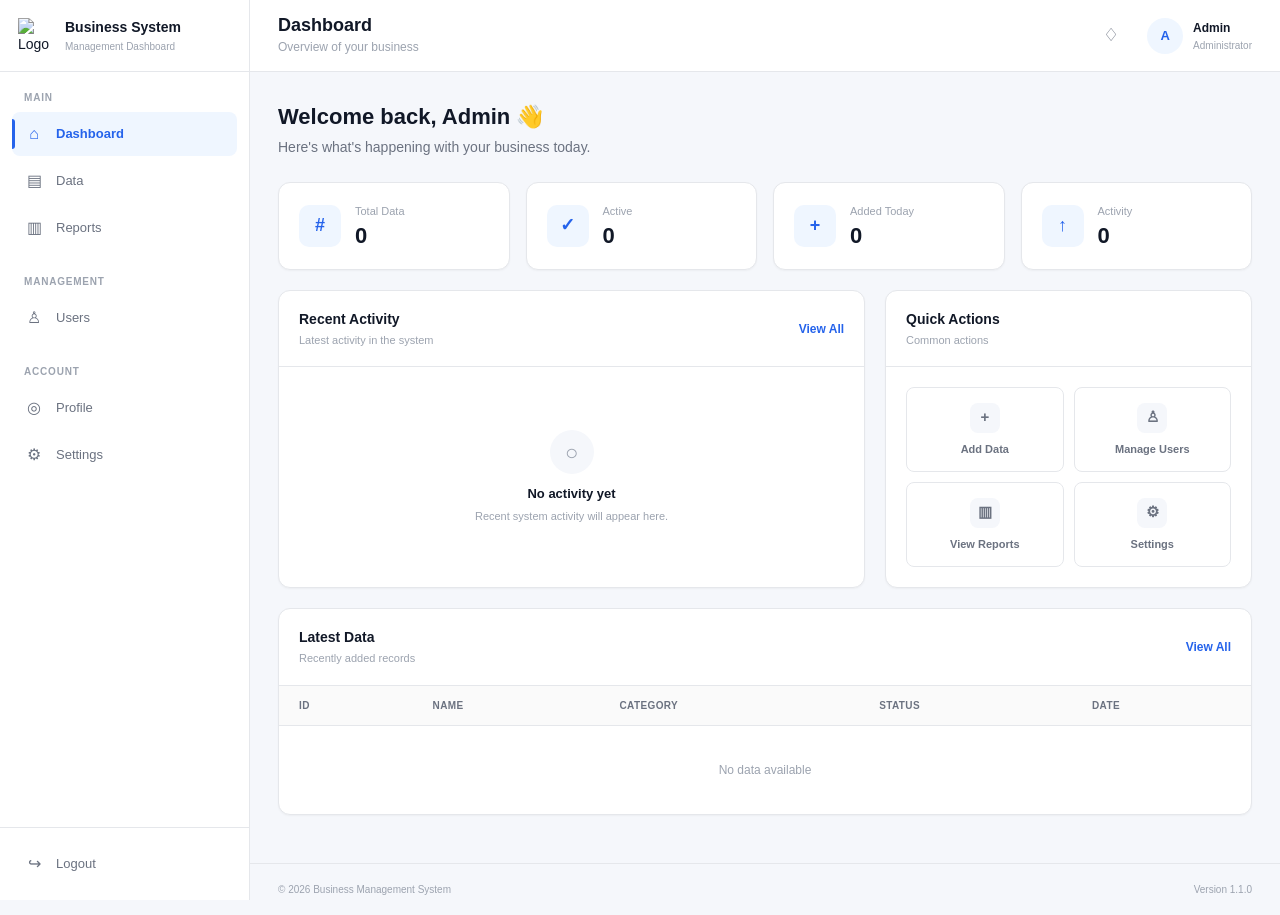
==== commit b7528710: "Add functional CRUD data management" ====
--- a/index.html
+++ b/index.html
@@ -628,10 +628,134 @@
                     class="page"
                     hidden
                 >
-                    <h2>Data Management</h2>
-                    <p>CRUD data management will be built here.</p>
-                </div>
-
+
+                    <div class="page-intro">
+                        <div>
+                            <h2>Data Management</h2>
+                            <p>Create, manage, search, filter, and organize your records.</p>
+                        </div>
+                    </div>
+
+                    <div class="data-stats-grid">
+                        <div class="data-stat-card"><div class="data-stat-icon">#</div><div><span>Total Records</span><strong id="dataStatTotal">0</strong></div></div>
+                        <div class="data-stat-card"><div class="data-stat-icon">✓</div><div><span>Active</span><strong id="dataStatActive">0</strong></div></div>
+                        <div class="data-stat-card"><div class="data-stat-icon">○</div><div><span>Inactive</span><strong id="dataStatInactive">0</strong></div></div>
+                        <div class="data-stat-card"><div class="data-stat-icon">+</div><div><span>Added Today</span><strong id="dataStatToday">0</strong></div></div>
+                    </div>
+
+                    <section class="card">
+
+                        <div class="card-header">
+                            <div>
+                                <h3>All Data</h3>
+                                <p id="dataSummaryText">Manage your business records from one place.</p>
+                            </div>
+                            <div class="data-header-actions">
+                                <button type="button" id="exportDataButton" class="btn btn-secondary btn-sm">
+                                    ↓ Export CSV
+                                </button>
+                                <button type="button" id="importDataButton" class="btn btn-secondary btn-sm">
+                                    ↑ Import
+                                </button>
+                                <input type="file" id="importDataInput" accept=".csv,text/csv" hidden>
+                            </div>
+                        </div>
+
+                        <div class="card-body">
+
+                            <div class="toolbar data-toolbar-v2">
+                                <div class="toolbar-left data-filters">
+                                    <div class="search-box toolbar-search">
+                                        <span class="search-box-icon">⌕</span>
+                                        <input
+                                            type="search"
+                                            id="dataSearch"
+                                            class="form-input"
+                                            placeholder="Search name, category, ID..."
+                                            autocomplete="off"
+                                        >
+                                    </div>
+
+                                    <select id="statusFilter" class="form-select filter-select">
+                                        <option value="all">All Status</option>
+                                        <option value="active">Active</option>
+                                        <option value="inactive">Inactive</option>
+                                    </select>
+
+                                    <select id="categoryFilter" class="form-select filter-select">
+                                        <option value="all">All Categories</option>
+                                    </select>
+
+                                    <input type="date" id="dateFromFilter" class="form-input date-filter" title="From date">
+                                    <input type="date" id="dateToFilter" class="form-input date-filter" title="To date">
+
+                                    <button type="button" id="clearDataFilters" class="btn btn-ghost btn-sm">
+                                        Clear
+                                    </button>
+                                </div>
+
+                                <div class="toolbar-right">
+                                    <button type="button" id="addDataButton" class="btn btn-primary">
+                                        <span>+</span> Add Data
+                                    </button>
+                                </div>
+                            </div>
+
+                            <div id="bulkActionsBar" class="bulk-actions-bar" hidden>
+                                <div class="bulk-selection-info">
+                                    <strong id="selectedCount">0</strong> selected
+                                </div>
+                                <div class="bulk-actions">
+                                    <button type="button" id="bulkActivateButton" class="btn btn-success btn-sm">Activate</button>
+                                    <button type="button" id="bulkDeactivateButton" class="btn btn-secondary btn-sm">Deactivate</button>
+                                    <button type="button" id="bulkDeleteButton" class="btn btn-danger btn-sm">Delete</button>
+                                </div>
+                            </div>
+
+                            <div class="table-wrapper">
+                                <table class="data-table">
+                                    <thead>
+                                        <tr>
+                                            <th class="checkbox-column">
+                                                <input type="checkbox" id="selectAllData" class="table-checkbox" aria-label="Select all visible records">
+                                            </th>
+                                            <th><button type="button" class="table-sort" data-sort="id">ID <span>↕</span></button></th>
+                                            <th><button type="button" class="table-sort" data-sort="name">Name <span>↕</span></button></th>
+                                            <th><button type="button" class="table-sort" data-sort="category">Category <span>↕</span></button></th>
+                                            <th><button type="button" class="table-sort" data-sort="status">Status <span>↕</span></button></th>
+                                            <th><button type="button" class="table-sort" data-sort="createdAt">Created <span>↕</span></button></th>
+                                            <th>Actions</th>
+                                        </tr>
+                                    </thead>
+                                    <tbody id="dataTableBody">
+                                        <tr>
+                                            <td colspan="7" class="table-empty">Loading...</td>
+                                        </tr>
+                                    </tbody>
+                                </table>
+                            </div>
+
+                        </div>
+
+                        <div class="pagination data-pagination">
+                            <div class="pagination-left">
+                                <span id="paginationInfo" class="pagination-info">0 records</span>
+                                <label class="page-size-label">
+                                    Rows
+                                    <select id="pageSizeSelect" class="form-select page-size-select">
+                                        <option value="8">8</option>
+                                        <option value="15">15</option>
+                                        <option value="25">25</option>
+                                        <option value="50">50</option>
+                                    </select>
+                                </label>
+                            </div>
+                            <div id="paginationControls" class="pagination-controls"></div>
+                        </div>
+
+                    </section>
+
+                </div>
 
                 <div
                     id="usersPage"
@@ -676,6 +800,62 @@
 
 
             <!-- =========================
+                 DATA MODAL
+            ========================== -->
+
+            <div id="dataModal" class="modal" hidden>
+                <div class="modal-container modal-lg">
+                    <div class="modal-header">
+                        <h3 id="dataModalTitle" class="modal-title">Add New Data</h3>
+                        <button type="button" id="dataModalClose" class="modal-close" aria-label="Close">×</button>
+                    </div>
+
+                    <form id="dataForm">
+                        <div class="modal-body">
+                            <input type="hidden" id="dataId">
+
+                            <div class="form-grid">
+                                <div class="form-group">
+                                    <label class="form-label" for="dataName">Name <span class="required">*</span></label>
+                                    <input type="text" id="dataName" class="form-input" placeholder="Enter name" maxlength="100" required>
+                                </div>
+
+                                <div class="form-group">
+                                    <label class="form-label" for="dataCategory">Category <span class="required">*</span></label>
+                                    <input type="text" id="dataCategory" class="form-input" placeholder="Enter category" maxlength="60" required>
+                                </div>
+
+                                <div class="form-group">
+                                    <label class="form-label" for="dataStatus">Status</label>
+                                    <select id="dataStatus" class="form-select">
+                                        <option value="active">Active</option>
+                                        <option value="inactive">Inactive</option>
+                                    </select>
+                                </div>
+
+                                <div class="form-group form-grid-full">
+                                    <label class="form-label" for="dataDescription">Description</label>
+                                    <textarea id="dataDescription" class="form-textarea" placeholder="Optional description" maxlength="500"></textarea>
+                                </div>
+                            </div>
+                        </div>
+
+                        <div class="modal-footer">
+                            <button type="button" id="dataModalCancel" class="btn btn-secondary">Cancel</button>
+                            <button type="submit" id="dataSaveButton" class="btn btn-primary">Save Data</button>
+                        </div>
+                    </form>
+                </div>
+            </div>
+
+            <!-- =========================
+                 TOASTS
+            ========================== -->
+
+            <div id="toastContainer" class="toast-container" aria-live="polite"></div>
+
+
+            <!-- =========================
                  FOOTER
             ========================== -->
 
@@ -686,7 +866,7 @@
                 </span>
 
                 <span>
-                    Version 1.0.0
+                    Version 1.1.0
                 </span>
 
             </footer>
--- a/assets/css/components.css
+++ b/assets/css/components.css
@@ -1243,4 +1243,322 @@
 
 .mb-4 {
     margin-bottom: 16px;
-}+}
+/* =========================================================
+   ACTIVITY ITEMS
+   ========================================================= */
+
+.activity-item {
+    display: flex;
+    align-items: center;
+    gap: 11px;
+    padding: 10px 0;
+    border-bottom: 1px solid var(--border);
+}
+
+.activity-item:last-child {
+    border-bottom: none;
+}
+
+.activity-icon {
+    width: 30px;
+    height: 30px;
+    display: flex;
+    align-items: center;
+    justify-content: center;
+    flex-shrink: 0;
+    border-radius: 8px;
+    background: var(--primary-light);
+    color: var(--primary);
+    font-size: 12px;
+    font-weight: 700;
+}
+
+.activity-content {
+    min-width: 0;
+    display: flex;
+    flex-direction: column;
+    gap: 2px;
+}
+
+.activity-content strong {
+    overflow: hidden;
+    text-overflow: ellipsis;
+    white-space: nowrap;
+    font-size: 11px;
+    font-weight: 600;
+}
+
+.activity-content span {
+    font-size: 9px;
+    color: var(--text-muted);
+}
+
+
+/* =========================================================
+   CRUD MASTER - DATA MANAGEMENT V2
+   ========================================================= */
+
+.data-header-actions {
+    display: flex;
+    align-items: center;
+    gap: 8px;
+}
+
+.data-toolbar-v2 {
+    align-items: flex-end;
+}
+
+.data-filters {
+    flex-wrap: wrap;
+}
+
+.filter-select {
+    min-width: 125px;
+}
+
+.date-filter {
+    width: 145px;
+}
+
+.bulk-actions-bar {
+    display: flex;
+    align-items: center;
+    justify-content: space-between;
+    gap: 12px;
+    padding: 10px 12px;
+    margin-bottom: 12px;
+    border: 1px solid var(--primary-light);
+    border-radius: 9px;
+    background: #f8fbff;
+}
+
+.bulk-actions-bar[hidden] {
+    display: none;
+}
+
+.bulk-selection-info {
+    color: var(--text-secondary);
+    font-size: 11px;
+}
+
+.bulk-selection-info strong {
+    color: var(--primary);
+}
+
+.bulk-actions {
+    display: flex;
+    gap: 7px;
+    flex-wrap: wrap;
+}
+
+.checkbox-column {
+    width: 42px;
+    text-align: center !important;
+}
+
+.table-checkbox {
+    width: 15px;
+    height: 15px;
+    accent-color: var(--primary);
+    cursor: pointer;
+}
+
+.table-sort {
+    display: inline-flex;
+    align-items: center;
+    gap: 5px;
+    padding: 0;
+    background: transparent;
+    color: inherit;
+    font: inherit;
+    font-weight: inherit;
+}
+
+.table-sort span {
+    opacity: .45;
+    font-size: 10px;
+}
+
+.table-sort.sorted {
+    color: var(--primary);
+}
+
+.table-sort.sorted span {
+    opacity: 1;
+}
+
+.record-id {
+    display: inline-block;
+    max-width: 150px;
+    overflow: hidden;
+    text-overflow: ellipsis;
+    vertical-align: middle;
+    font-family: ui-monospace, SFMono-Regular, Menlo, monospace;
+    font-size: 10px;
+    color: var(--text-muted);
+}
+
+.status-badge {
+    display: inline-flex;
+    align-items: center;
+    gap: 6px;
+    padding: 5px 9px;
+    border: 0;
+    border-radius: 999px;
+    font-size: 10px;
+    font-weight: 600;
+    cursor: pointer;
+}
+
+.status-badge span {
+    width: 6px;
+    height: 6px;
+    border-radius: 50%;
+}
+
+.status-active {
+    background: var(--success-light);
+    color: var(--success);
+}
+
+.status-active span { background: var(--success); }
+
+.status-inactive {
+    background: var(--background);
+    color: var(--text-muted);
+}
+
+.status-inactive span { background: var(--text-muted); }
+
+.empty-table-state {
+    display: flex;
+    flex-direction: column;
+    align-items: center;
+    justify-content: center;
+    gap: 5px;
+    min-height: 150px;
+    color: var(--text-muted);
+}
+
+.empty-table-state strong {
+    color: var(--text);
+    font-size: 12px;
+}
+
+.empty-table-state span {
+    font-size: 10px;
+}
+
+.data-pagination {
+    align-items: center;
+}
+
+.pagination-left {
+    display: flex;
+    align-items: center;
+    gap: 12px;
+}
+
+.page-size-label {
+    display: flex;
+    align-items: center;
+    gap: 6px;
+    color: var(--text-muted);
+    font-size: 10px;
+}
+
+.page-size-select {
+    width: 68px;
+    padding: 6px 8px;
+}
+
+.pagination-ellipsis {
+    display: inline-flex;
+    align-items: center;
+    justify-content: center;
+    width: 26px;
+    height: 30px;
+    color: var(--text-muted);
+    font-size: 11px;
+}
+
+@media (max-width: 900px) {
+    .data-toolbar-v2 {
+        align-items: stretch;
+        flex-direction: column;
+    }
+
+    .data-toolbar-v2 .toolbar-left,
+    .data-toolbar-v2 .toolbar-right {
+        width: 100%;
+    }
+
+    .data-toolbar-v2 .toolbar-right .btn {
+        width: 100%;
+        justify-content: center;
+    }
+}
+
+@media (max-width: 640px) {
+    .data-header-actions {
+        width: 100%;
+    }
+
+    .data-header-actions .btn {
+        flex: 1;
+        justify-content: center;
+    }
+
+    .data-filters > * {
+        flex: 1 1 140px;
+        max-width: none;
+    }
+
+    .data-filters .toolbar-search {
+        flex-basis: 100%;
+        max-width: none;
+    }
+
+    .bulk-actions-bar {
+        align-items: flex-start;
+        flex-direction: column;
+    }
+
+    .bulk-actions {
+        width: 100%;
+    }
+
+    .bulk-actions .btn {
+        flex: 1;
+        justify-content: center;
+    }
+
+    .pagination {
+        align-items: flex-start;
+        flex-direction: column;
+    }
+
+    .pagination-left {
+        justify-content: space-between;
+        width: 100%;
+    }
+
+    .pagination-controls {
+        align-self: center;
+    }
+}
+
+
+/* =========================================================
+   DATA MANAGEMENT V3
+========================================================= */
+.data-stats-grid{display:grid;grid-template-columns:repeat(4,minmax(0,1fr));gap:14px;margin:0 0 18px}
+.data-stat-card{background:var(--surface);border:1px solid var(--border);border-radius:12px;padding:16px;display:flex;align-items:center;gap:12px;box-shadow:0 1px 2px rgba(0,0,0,.03)}
+.data-stat-icon{width:40px;height:40px;border-radius:10px;background:var(--primary-light);color:var(--primary);display:flex;align-items:center;justify-content:center;font-weight:700}
+.data-stat-card span{display:block;font-size:11px;color:var(--text-muted);margin-bottom:4px}
+.data-stat-card strong{display:block;font-size:22px;color:var(--text);line-height:1}
+.data-toolbar-v2{flex-wrap:wrap}
+.data-filters{flex-wrap:wrap}
+@media(max-width:900px){.data-stats-grid{grid-template-columns:repeat(2,minmax(0,1fr))}}
+@media(max-width:600px){.data-stats-grid{grid-template-columns:1fr 1fr;gap:10px}.data-stat-card{padding:12px}.data-stat-card strong{font-size:18px}.data-stat-icon{width:34px;height:34px}}
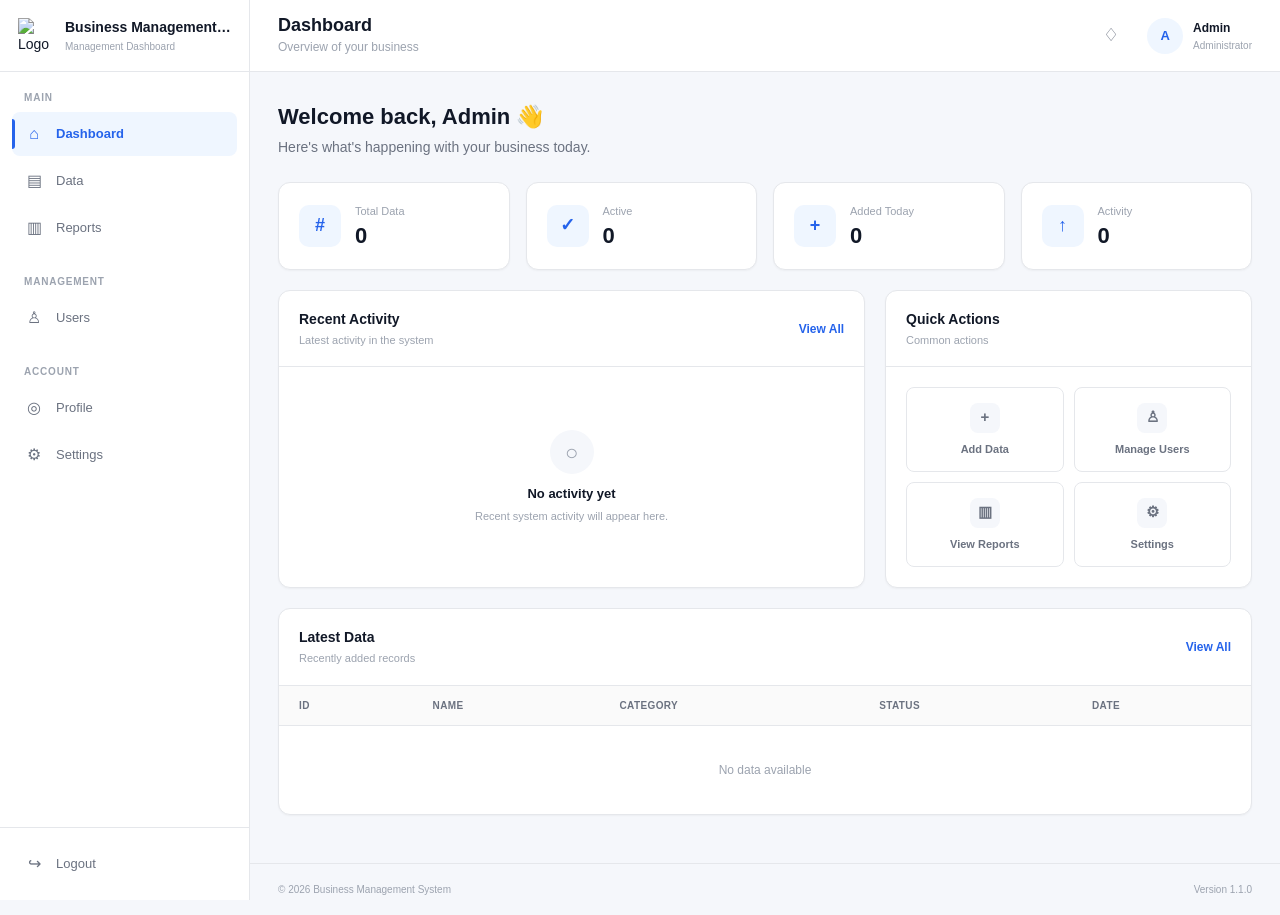
==== commit 30cf09c9: "Add functional CRUD data management" ====
--- a/index.html
+++ b/index.html
@@ -757,43 +757,34 @@
 
                 </div>
 
-                <div
-                    id="usersPage"
-                    class="page"
-                    hidden
-                >
-                    <h2>User Management</h2>
-                    <p>User management will be built here.</p>
-                </div>
-
-
-                <div
-                    id="reportsPage"
-                    class="page"
-                    hidden
-                >
-                    <h2>Reports</h2>
-                    <p>Reports and analytics will be built here.</p>
-                </div>
-
-
-                <div
-                    id="profilePage"
-                    class="page"
-                    hidden
-                >
-                    <h2>Profile</h2>
-                    <p>User profile will be built here.</p>
-                </div>
-
-
-                <div
-                    id="settingsPage"
-                    class="page"
-                    hidden
-                >
-                    <h2>Settings</h2>
-                    <p>System settings will be built here.</p>
+                <div id="usersPage" class="page" hidden>
+                    <div class="page-intro page-intro-actions"><div><h2>User Management</h2><p>Create, manage and control system users.</p></div><button id="addUserButton" class="btn btn-primary">+ Add User</button></div>
+                    <div class="data-stats-grid user-stats-grid">
+                        <div class="data-stat-card"><div class="data-stat-icon">#</div><div><span>Total Users</span><strong id="usersTotal">0</strong></div></div>
+                        <div class="data-stat-card"><div class="data-stat-icon">✓</div><div><span>Active</span><strong id="usersActive">0</strong></div></div>
+                        <div class="data-stat-card"><div class="data-stat-icon">A</div><div><span>Administrators</span><strong id="usersAdmins">0</strong></div></div>
+                        <div class="data-stat-card"><div class="data-stat-icon">○</div><div><span>Inactive</span><strong id="usersInactive">0</strong></div></div>
+                    </div>
+                    <section class="card"><div class="card-header"><div><h3>System Users</h3><p>Manage access, roles and account status.</p></div></div><div class="card-body"><div class="toolbar"><div class="toolbar-left data-filters"><div class="search-box toolbar-search"><span class="search-box-icon">⌕</span><input id="userSearch" class="form-input" placeholder="Search name or email..."></div><select id="userRoleFilter" class="form-select filter-select"><option value="all">All Roles</option><option value="admin">Admin</option><option value="manager">Manager</option><option value="staff">Staff</option></select><select id="userStatusFilter" class="form-select filter-select"><option value="all">All Status</option><option value="active">Active</option><option value="inactive">Inactive</option></select></div></div><div class="table-wrapper"><table class="data-table"><thead><tr><th>User</th><th>Role</th><th>Status</th><th>Created</th><th>Actions</th></tr></thead><tbody id="usersTableBody"></tbody></table></div></div></section>
+                    <div id="userModal" class="modal" hidden><div class="modal-container modal-lg"><div class="modal-header"><h3 id="userModalTitle" class="modal-title">Add New User</h3><button id="userModalClose" class="modal-close">×</button></div><form id="userForm"><div class="modal-body"><div class="form-grid"><div class="form-group"><label class="form-label">Full Name *</label><input id="userName" class="form-input" required maxlength="100"></div><div class="form-group"><label class="form-label">Email *</label><input id="userEmail" type="email" class="form-input" required></div><div class="form-group"><label class="form-label">Role</label><select id="userRole" class="form-select"><option value="admin">Admin</option><option value="manager">Manager</option><option value="staff" selected>Staff</option></select></div><div class="form-group"><label class="form-label">Status</label><select id="userStatus" class="form-select"><option value="active">Active</option><option value="inactive">Inactive</option></select></div><div class="form-group form-grid-full"><label class="form-label">Password <span class="muted">(demo only)</span></label><input id="userPassword" type="password" class="form-input" minlength="6" placeholder="Required when creating a user"></div></div></div><div class="modal-footer"><button type="button" id="userModalCancel" class="btn btn-secondary">Cancel</button><button class="btn btn-primary">Save User</button></div></form></div></div>
+                </div>
+
+                <div id="reportsPage" class="page" hidden>
+                    <div class="page-intro page-intro-actions"><div><h2>Reports & Analytics</h2><p>Understand your records with quick summaries and trends.</p></div><div class="inline-actions"><button id="printReportButton" class="btn btn-secondary">Print</button><button id="exportReportButton" class="btn btn-primary">↓ Export CSV</button></div></div>
+                    <section class="card report-filter-card"><div class="card-body"><div class="report-filter-grid"><div><label class="form-label">From</label><input id="reportFrom" type="date" class="form-input"></div><div><label class="form-label">To</label><input id="reportTo" type="date" class="form-input"></div><div class="report-filter-actions"><button id="reportReset" class="btn btn-secondary">Reset</button></div></div></div></section>
+                    <div class="data-stats-grid"><div class="data-stat-card"><div class="data-stat-icon">#</div><div><span>Total Records</span><strong id="reportTotal">0</strong></div></div><div class="data-stat-card"><div class="data-stat-icon">✓</div><div><span>Active</span><strong id="reportActive">0</strong></div></div><div class="data-stat-card"><div class="data-stat-icon">○</div><div><span>Inactive</span><strong id="reportInactive">0</strong></div></div><div class="data-stat-card"><div class="data-stat-icon">◇</div><div><span>Categories</span><strong id="reportCategories">0</strong></div></div></div>
+                    <div class="reports-grid"><section class="card"><div class="card-header"><div><h3>Records by Category</h3><p>Distribution of your data.</p></div></div><div class="card-body"><div id="categoryChart" class="bar-chart"></div></div></section><section class="card"><div class="card-header"><div><h3>Records Added</h3><p>Recent daily activity.</p></div></div><div class="card-body"><div id="reportTimeline" class="timeline-chart"></div></div></section></div>
+                    <section class="card"><div class="card-header"><div><h3>Category Summary</h3><p>Detailed breakdown of the selected range.</p></div></div><div class="table-wrapper"><table class="data-table"><thead><tr><th>Category</th><th>Total</th><th>Active</th><th>Inactive</th><th>Share</th></tr></thead><tbody id="reportTableBody"></tbody></table></div></section>
+                </div>
+
+                <div id="profilePage" class="page" hidden>
+                    <div class="page-intro"><div><h2>My Profile</h2><p>Manage your account information and security.</p></div></div>
+                    <div class="profile-layout"><section class="card profile-summary"><div class="profile-cover"></div><div class="profile-avatar-large" id="profileAvatar">A</div><div class="profile-summary-body"><h3 id="profileDisplayName">Admin</h3><p id="profileDisplayEmail">admin@example.com</p><span id="profileDisplayRole" class="badge badge-primary">Administrator</span></div></section><section class="card"><div class="card-header"><div><h3>Personal Information</h3><p>These details are displayed across the application.</p></div></div><form id="profileForm"><div class="card-body"><div class="form-grid"><div class="form-group"><label class="form-label">Full Name *</label><input id="profileName" class="form-input" required></div><div class="form-group"><label class="form-label">Email *</label><input id="profileEmail" type="email" class="form-input" required></div><div class="form-group"><label class="form-label">Phone</label><input id="profilePhone" class="form-input" placeholder="Optional"></div><div class="form-group"><label class="form-label">Position</label><input id="profilePosition" class="form-input"></div><div class="form-group form-grid-full"><label class="form-label">Bio</label><textarea id="profileBio" class="form-textarea" maxlength="300"></textarea></div></div></div><div class="modal-footer profile-footer"><button class="btn btn-primary">Save Changes</button></div></form></section><section class="card"><div class="card-header"><div><h3>Change Password</h3><p>Update your password for this account.</p></div></div><form id="changePasswordForm"><div class="card-body"><div class="form-grid"><div class="form-group form-grid-full"><label class="form-label">Current Password</label><input id="currentPassword" type="password" class="form-input" required></div><div class="form-group"><label class="form-label">New Password</label><input id="newPassword" type="password" class="form-input" minlength="6" required></div><div class="form-group"><label class="form-label">Confirm Password</label><input id="confirmPassword" type="password" class="form-input" minlength="6" required></div></div></div><div class="modal-footer profile-footer"><button class="btn btn-secondary">Update Password</button></div></form></section></div>
+                </div>
+
+                <div id="settingsPage" class="page" hidden>
+                    <div class="page-intro page-intro-actions"><div><h2>Settings</h2><p>Customize the application to match your workflow.</p></div><button id="resetSettingsButton" class="btn btn-ghost">Reset Defaults</button></div>
+                    <form id="settingsForm"><div class="settings-grid"><section class="card"><div class="card-header"><div><h3>General</h3><p>Branding and business information.</p></div></div><div class="card-body"><div class="form-group"><label class="form-label">Business Name</label><input id="settingBusinessName" class="form-input"></div><div class="form-group"><label class="form-label">Subtitle</label><input id="settingBusinessSubtitle" class="form-input"></div></div></section><section class="card"><div class="card-header"><div><h3>Appearance</h3><p>Adjust the interface to your preference.</p></div></div><div class="card-body"><div class="form-group"><label class="form-label">Rows per page</label><select id="settingItemsPerPage" class="form-select"><option value="8">8</option><option value="15">15</option><option value="25">25</option><option value="50">50</option></select></div><div class="form-group"><label class="form-label">Density</label><select id="settingDensity" class="form-select"><option value="comfortable">Comfortable</option><option value="compact">Compact</option></select></div><div class="form-group"><label class="form-label">Accent</label><select id="settingAccent" class="form-select"><option value="blue">Blue</option><option value="violet">Violet</option><option value="green">Green</option></select></div></div></section><section class="card"><div class="card-header"><div><h3>Notifications</h3><p>Choose which local alerts you want to see.</p></div></div><div class="card-body settings-toggles"><label class="setting-toggle"><span><strong>Notifications</strong><small>Show application notifications.</small></span><input id="settingNotifications" type="checkbox"><i></i></label><label class="setting-toggle"><span><strong>Activity alerts</strong><small>Track activity changes in the dashboard.</small></span><input id="settingActivityAlerts" type="checkbox"><i></i></label><label class="setting-toggle"><span><strong>Confirm deletion</strong><small>Ask before destructive actions.</small></span><input id="settingConfirmDelete" type="checkbox"><i></i></label></div></section></div><div class="settings-save"><button class="btn btn-primary btn-lg">Save Settings</button></div></form>
                 </div>
 
             </section>
@@ -891,10 +882,7 @@
          JAVASCRIPT
     ========================== -->
 
-    <script
-        type="module"
-        src="./assets/js/app.js"
-    ></script>
+    <script type="module" src="./assets/js/app.js"></script>
 
 </body>
 </html>
--- a/assets/css/components.css
+++ b/assets/css/components.css
@@ -1562,3 +1562,12 @@
 .data-filters{flex-wrap:wrap}
 @media(max-width:900px){.data-stats-grid{grid-template-columns:repeat(2,minmax(0,1fr))}}
 @media(max-width:600px){.data-stats-grid{grid-template-columns:1fr 1fr;gap:10px}.data-stat-card{padding:12px}.data-stat-card strong{font-size:18px}.data-stat-icon{width:34px;height:34px}}
+
+/* =========================================================
+   BUSINESS PAGES - USERS / REPORTS / PROFILE / SETTINGS
+   ========================================================= */
+.page-intro-actions{display:flex;align-items:center;justify-content:space-between;gap:16px}.inline-actions{display:flex;gap:8px;align-items:center}.user-stats-grid{margin-bottom:18px}.person-cell{display:flex;align-items:center;gap:10px}.person-cell small{display:block;color:var(--text-secondary);font-size:11px;margin-top:2px}.mini-avatar{width:34px;height:34px;border-radius:50%;display:inline-flex;align-items:center;justify-content:center;background:var(--primary-light);color:var(--primary);font-weight:700}.role-chip{display:inline-flex;padding:5px 9px;border-radius:999px;background:var(--background);border:1px solid var(--border);font-size:11px;font-weight:600}.role-admin{color:var(--primary);background:var(--primary-light);border-color:transparent}.role-manager{color:#a16207;background:#fef9c3;border-color:transparent}.role-staff{color:var(--text-secondary)}.report-filter-card{margin-bottom:18px}.report-filter-grid{display:grid;grid-template-columns:1fr 1fr auto;gap:12px;align-items:end}.report-filter-actions{padding-bottom:1px}.reports-grid{display:grid;grid-template-columns:1.2fr 1fr;gap:18px;margin-bottom:18px}.bar-chart,.timeline-chart{min-height:260px}.bar-row{margin-bottom:16px}.bar-label{display:flex;justify-content:space-between;gap:12px;font-size:12px;margin-bottom:6px}.bar-label span{color:var(--text-secondary);overflow:hidden;text-overflow:ellipsis;white-space:nowrap}.bar-track,.timeline-track{height:10px;background:var(--background);border-radius:999px;overflow:hidden}.bar-fill{height:100%;background:var(--primary);border-radius:999px}.timeline-bar{display:grid;grid-template-columns:70px 1fr 30px;gap:10px;align-items:center;margin-bottom:15px;font-size:11px}.timeline-bar span{color:var(--text-secondary)}.timeline-bar b{text-align:right}.timeline-track i{display:block;height:100%;background:var(--primary);border-radius:999px}.empty-state.compact{min-height:180px}.profile-layout{display:grid;grid-template-columns:280px 1fr;gap:18px}.profile-layout>.card:nth-child(3){grid-column:2}.profile-summary{overflow:hidden;align-self:start;text-align:center}.profile-cover{height:80px;background:linear-gradient(135deg,var(--primary-light),var(--surface));border-bottom:1px solid var(--border)}.profile-avatar-large{width:82px;height:82px;border-radius:50%;display:flex;align-items:center;justify-content:center;background:var(--primary);color:#fff;font-size:28px;font-weight:700;border:5px solid var(--surface);margin:-41px auto 12px;position:relative}.profile-summary-body{padding:0 20px 24px}.profile-summary-body h3{margin:0 0 5px}.profile-summary-body p{margin:0 0 12px;color:var(--text-secondary);font-size:12px}.profile-footer{justify-content:flex-end}.settings-grid{display:grid;grid-template-columns:1fr 1fr;gap:18px}.settings-grid>.card:nth-child(3){grid-column:1 / -1}.settings-toggles{display:grid;grid-template-columns:repeat(3,1fr);gap:12px}.setting-toggle{position:relative;display:flex;justify-content:space-between;gap:15px;padding:14px;border:1px solid var(--border);border-radius:10px;cursor:pointer}.setting-toggle span{display:flex;flex-direction:column;gap:4px}.setting-toggle strong{font-size:12px}.setting-toggle small{color:var(--text-secondary);font-size:10px;line-height:1.4}.setting-toggle input{position:absolute;opacity:0}.setting-toggle i{width:38px;height:22px;border-radius:999px;background:#d1d5db;position:relative;flex:0 0 auto;transition:.2s}.setting-toggle i:after{content:"";position:absolute;width:16px;height:16px;border-radius:50%;background:#fff;left:3px;top:3px;transition:.2s;box-shadow:0 1px 2px #0002}.setting-toggle input:checked+i{background:var(--primary)}.setting-toggle input:checked+i:after{left:19px}.settings-save{display:flex;justify-content:flex-end;margin-top:18px}
+html[data-density="compact"] .card-body{padding-top:14px;padding-bottom:14px}html[data-density="compact"] .data-table th,html[data-density="compact"] .data-table td{padding-top:8px;padding-bottom:8px}
+html[data-accent="violet"]{--primary:#7c3aed;--primary-dark:#6d28d9;--primary-light:#ede9fe}html[data-accent="green"]{--primary:#16a34a;--primary-dark:#15803d;--primary-light:#dcfce7}
+@media(max-width:900px){.reports-grid,.settings-grid,.profile-layout{grid-template-columns:1fr}.profile-layout>.card:nth-child(3),.settings-grid>.card:nth-child(3){grid-column:auto}.settings-toggles{grid-template-columns:1fr 1fr}.report-filter-grid{grid-template-columns:1fr 1fr}.report-filter-actions{grid-column:1 / -1}.page-intro-actions{align-items:flex-start;flex-direction:column}}
+@media(max-width:600px){.inline-actions{width:100%}.inline-actions .btn{flex:1}.report-filter-grid,.settings-toggles{grid-template-columns:1fr}.report-filter-actions{grid-column:auto}.settings-save .btn{width:100%}}
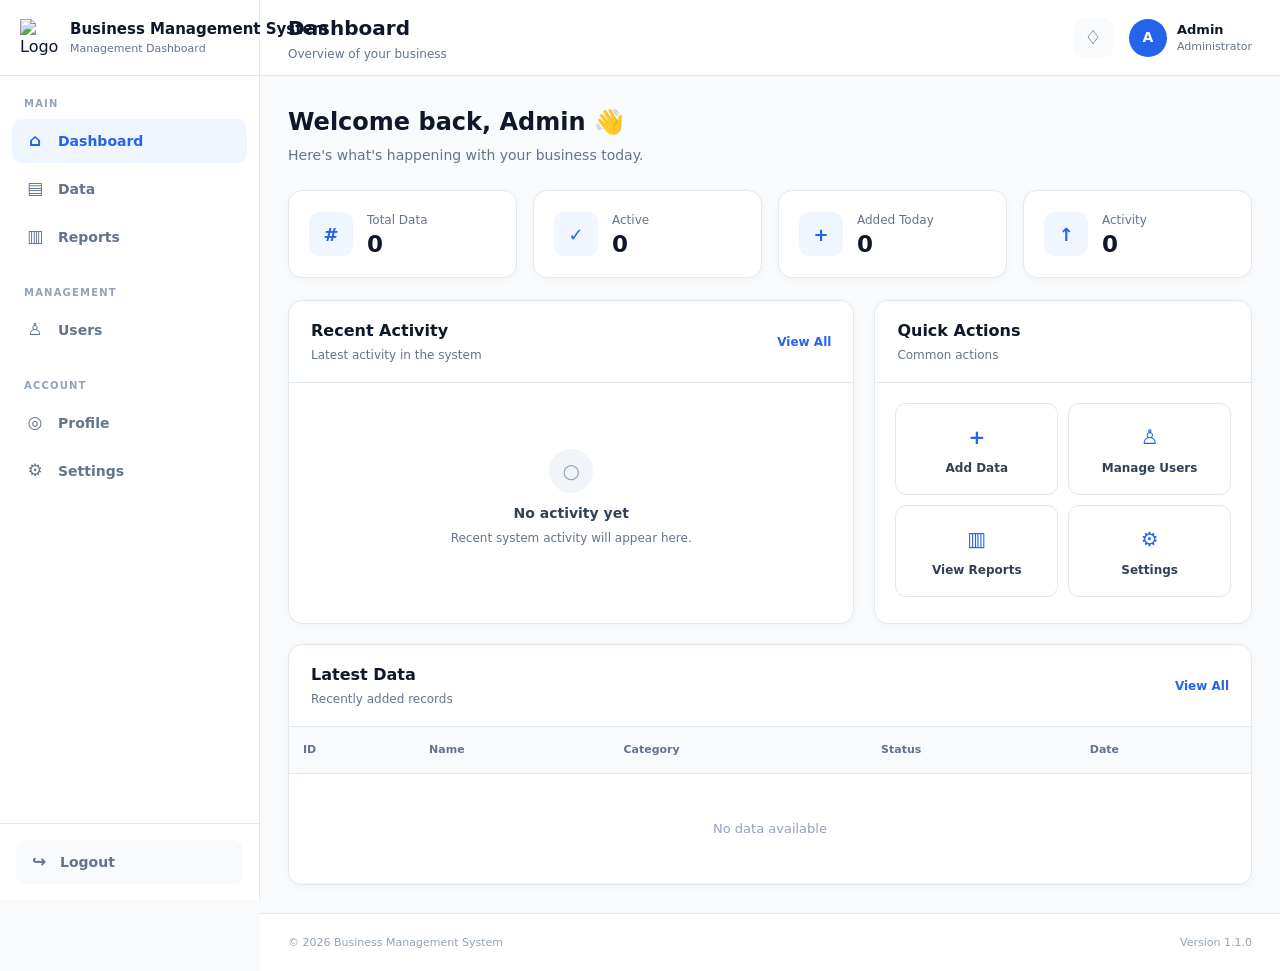
==== commit e6fe0ec9: "Fix data modal and image upload UI" ====
--- a/index.html
+++ b/index.html
@@ -15,874 +15,2497 @@
 
     <title>Business Management System</title>
 
-    <!-- =========================
-         CSS
-    ========================== -->
-
-    <link
-        rel="stylesheet"
-        href="./assets/css/style.css"
-    >
-
-    <link
-        rel="stylesheet"
-        href="./assets/css/components.css"
-    >
-
-    <link
-        rel="stylesheet"
-        href="./assets/css/responsive.css"
-    >
+    <!-- CSS -->
+    <link rel="stylesheet" href="./assets/css/style.css">
+    <link rel="stylesheet" href="./assets/css/components.css">
+    <link rel="stylesheet" href="./assets/css/responsive.css">
 </head>
 
 <body>
 
-    <!-- =========================
-         APP CONTAINER
-    ========================== -->
-
-    <div id="app">
-
-        <!-- =========================
-             SIDEBAR
-        ========================== -->
-
-        <aside id="sidebar" class="sidebar">
-
-            <div class="sidebar-header">
-
-                <a href="./index.html" class="brand">
-
-                    <img
-                        src="./assets/img/logo.svg"
-                        alt="Logo"
-                        class="brand-logo"
-                    >
-
-                    <div class="brand-text">
-                        <span class="brand-name">
-                            Business System
-                        </span>
-
-                        <span class="brand-subtitle">
-                            Management Dashboard
-                        </span>
-                    </div>
-
+<div id="app">
+
+    <!-- =====================================================
+         SIDEBAR
+    ====================================================== -->
+
+    <aside id="sidebar" class="sidebar">
+
+        <div class="sidebar-header">
+
+            <a href="./index.html" class="brand">
+
+                <img
+                    src="./assets/img/logo.svg"
+                    alt="Logo"
+                    class="brand-logo"
+                >
+
+                <div class="brand-text">
+                    <span class="brand-name">
+                        Business System
+                    </span>
+
+                    <span class="brand-subtitle">
+                        Management Dashboard
+                    </span>
+                </div>
+
+            </a>
+
+            <button
+                type="button"
+                id="sidebarClose"
+                class="sidebar-close"
+                aria-label="Close sidebar"
+            >
+                ×
+            </button>
+
+        </div>
+
+
+        <!-- NAVIGATION -->
+
+        <nav class="sidebar-nav">
+
+            <div class="nav-section">
+
+                <span class="nav-section-title">
+                    MAIN
+                </span>
+
+                <a
+                    href="#dashboard"
+                    class="nav-item active"
+                    data-page="dashboard"
+                >
+                    <span class="nav-icon">⌂</span>
+                    <span class="nav-label">Dashboard</span>
                 </a>
+
+                <a
+                    href="#data"
+                    class="nav-item"
+                    data-page="data"
+                >
+                    <span class="nav-icon">▤</span>
+                    <span class="nav-label">Data</span>
+                </a>
+
+                <a
+                    href="#reports"
+                    class="nav-item"
+                    data-page="reports"
+                >
+                    <span class="nav-icon">▥</span>
+                    <span class="nav-label">Reports</span>
+                </a>
+
+            </div>
+
+
+            <div class="nav-section">
+
+                <span class="nav-section-title">
+                    MANAGEMENT
+                </span>
+
+                <a
+                    href="#users"
+                    class="nav-item"
+                    data-page="users"
+                >
+                    <span class="nav-icon">♙</span>
+                    <span class="nav-label">Users</span>
+                </a>
+
+            </div>
+
+
+            <div class="nav-section">
+
+                <span class="nav-section-title">
+                    ACCOUNT
+                </span>
+
+                <a
+                    href="#profile"
+                    class="nav-item"
+                    data-page="profile"
+                >
+                    <span class="nav-icon">◎</span>
+                    <span class="nav-label">Profile</span>
+                </a>
+
+                <a
+                    href="#settings"
+                    class="nav-item"
+                    data-page="settings"
+                >
+                    <span class="nav-icon">⚙</span>
+                    <span class="nav-label">Settings</span>
+                </a>
+
+            </div>
+
+        </nav>
+
+
+        <!-- SIDEBAR FOOTER -->
+
+        <div class="sidebar-footer">
+
+            <button
+                type="button"
+                id="logoutButton"
+                class="logout-button"
+            >
+                <span class="nav-icon">↪</span>
+                <span>Logout</span>
+            </button>
+
+        </div>
+
+    </aside>
+
+
+    <!-- =====================================================
+         MAIN
+    ====================================================== -->
+
+    <main id="main">
+
+        <!-- TOPBAR -->
+
+        <header class="topbar">
+
+            <div class="topbar-left">
 
                 <button
                     type="button"
-                    id="sidebarClose"
-                    class="sidebar-close"
-                    aria-label="Close sidebar"
+                    id="sidebarToggle"
+                    class="sidebar-toggle"
+                    aria-label="Open sidebar"
                 >
-                    ×
+                    ☰
                 </button>
 
+                <div class="page-heading">
+
+                    <h1 id="pageTitle">
+                        Dashboard
+                    </h1>
+
+                    <p id="pageSubtitle">
+                        Overview of your business
+                    </p>
+
+                </div>
+
             </div>
 
 
-            <!-- =========================
-                 NAVIGATION
-            ========================== -->
-
-            <nav class="sidebar-nav">
-
-                <div class="nav-section">
-
-                    <span class="nav-section-title">
-                        MAIN
-                    </span>
-
-                    <a
-                        href="#dashboard"
-                        class="nav-item active"
-                        data-page="dashboard"
-                    >
-                        <span class="nav-icon">⌂</span>
-                        <span class="nav-label">Dashboard</span>
-                    </a>
-
-                    <a
-                        href="#data"
-                        class="nav-item"
-                        data-page="data"
-                    >
-                        <span class="nav-icon">▤</span>
-                        <span class="nav-label">Data</span>
-                    </a>
-
-                    <a
-                        href="#reports"
-                        class="nav-item"
-                        data-page="reports"
-                    >
-                        <span class="nav-icon">▥</span>
-                        <span class="nav-label">Reports</span>
-                    </a>
-
-                </div>
-
-
-                <div class="nav-section">
-
-                    <span class="nav-section-title">
-                        MANAGEMENT
-                    </span>
-
-                    <a
-                        href="#users"
-                        class="nav-item"
-                        data-page="users"
-                    >
-                        <span class="nav-icon">♙</span>
-                        <span class="nav-label">Users</span>
-                    </a>
-
-                </div>
-
-
-                <div class="nav-section">
-
-                    <span class="nav-section-title">
-                        ACCOUNT
-                    </span>
-
-                    <a
-                        href="#profile"
-                        class="nav-item"
-                        data-page="profile"
-                    >
-                        <span class="nav-icon">◎</span>
-                        <span class="nav-label">Profile</span>
-                    </a>
-
-                    <a
-                        href="#settings"
-                        class="nav-item"
-                        data-page="settings"
-                    >
-                        <span class="nav-icon">⚙</span>
-                        <span class="nav-label">Settings</span>
-                    </a>
-
-                </div>
-
-            </nav>
-
-
-            <!-- =========================
-                 SIDEBAR FOOTER
-            ========================== -->
-
-            <div class="sidebar-footer">
+            <div class="topbar-right">
 
                 <button
                     type="button"
-                    id="logoutButton"
-                    class="logout-button"
+                    id="notificationButton"
+                    class="icon-button"
+                    aria-label="Notifications"
                 >
-                    <span class="nav-icon">↪</span>
-                    <span>Logout</span>
+                    ♢
                 </button>
 
+
+                <div class="user-menu">
+
+                    <div class="user-avatar">
+                        A
+                    </div>
+
+                    <div class="user-info">
+
+                        <span
+                            id="currentUserName"
+                            class="user-name"
+                        >
+                            Admin
+                        </span>
+
+                        <span
+                            id="currentUserRole"
+                            class="user-role"
+                        >
+                            Administrator
+                        </span>
+
+                    </div>
+
+                </div>
+
             </div>
 
-        </aside>
-
-
-        <!-- =========================
-             MAIN AREA
-        ========================== -->
-
-        <main id="main">
-
-            <!-- =========================
-                 TOPBAR
-            ========================== -->
-
-            <header class="topbar">
-
-                <div class="topbar-left">
+        </header>
+
+
+        <!-- =================================================
+             PAGE CONTENT
+        ================================================== -->
+
+        <section
+            id="pageContent"
+            class="page-content"
+        >
+
+            <!-- =================================================
+                 DASHBOARD
+            ================================================== -->
+
+            <div
+                id="dashboardPage"
+                class="page active"
+            >
+
+                <div class="page-intro">
+
+                    <div>
+
+                        <h2>
+                            Welcome back, Admin 👋
+                        </h2>
+
+                        <p>
+                            Here's what's happening with your business today.
+                        </p>
+
+                    </div>
+
+                </div>
+
+
+                <!-- STATISTICS -->
+
+                <div class="stats-grid">
+
+                    <article class="stat-card">
+
+                        <div class="stat-icon">
+                            #
+                        </div>
+
+                        <div class="stat-content">
+
+                            <span class="stat-label">
+                                Total Data
+                            </span>
+
+                            <strong
+                                id="totalData"
+                                class="stat-value"
+                            >
+                                0
+                            </strong>
+
+                        </div>
+
+                    </article>
+
+
+                    <article class="stat-card">
+
+                        <div class="stat-icon">
+                            ✓
+                        </div>
+
+                        <div class="stat-content">
+
+                            <span class="stat-label">
+                                Active
+                            </span>
+
+                            <strong
+                                id="activeData"
+                                class="stat-value"
+                            >
+                                0
+                            </strong>
+
+                        </div>
+
+                    </article>
+
+
+                    <article class="stat-card">
+
+                        <div class="stat-icon">
+                            +
+                        </div>
+
+                        <div class="stat-content">
+
+                            <span class="stat-label">
+                                Added Today
+                            </span>
+
+                            <strong
+                                id="todayData"
+                                class="stat-value"
+                            >
+                                0
+                            </strong>
+
+                        </div>
+
+                    </article>
+
+
+                    <article class="stat-card">
+
+                        <div class="stat-icon">
+                            ↑
+                        </div>
+
+                        <div class="stat-content">
+
+                            <span class="stat-label">
+                                Activity
+                            </span>
+
+                            <strong
+                                id="activityData"
+                                class="stat-value"
+                            >
+                                0
+                            </strong>
+
+                        </div>
+
+                    </article>
+
+                </div>
+
+
+                <!-- DASHBOARD GRID -->
+
+                <div class="dashboard-grid">
+
+                    <section class="card">
+
+                        <div class="card-header">
+
+                            <div>
+
+                                <h3>
+                                    Recent Activity
+                                </h3>
+
+                                <p>
+                                    Latest activity in the system
+                                </p>
+
+                            </div>
+
+                            <button
+                                type="button"
+                                class="text-button"
+                            >
+                                View All
+                            </button>
+
+                        </div>
+
+
+                        <div
+                            id="recentActivity"
+                            class="activity-list"
+                        >
+
+                            <div class="empty-state">
+
+                                <div class="empty-icon">
+                                    ○
+                                </div>
+
+                                <h4>
+                                    No activity yet
+                                </h4>
+
+                                <p>
+                                    Recent system activity will appear here.
+                                </p>
+
+                            </div>
+
+                        </div>
+
+                    </section>
+
+
+                    <section class="card">
+
+                        <div class="card-header">
+
+                            <div>
+
+                                <h3>
+                                    Quick Actions
+                                </h3>
+
+                                <p>
+                                    Common actions
+                                </p>
+
+                            </div>
+
+                        </div>
+
+
+                        <div class="quick-actions">
+
+                            <button
+                                type="button"
+                                class="quick-action"
+                                data-action="add"
+                            >
+                                <span class="quick-action-icon">
+                                    +
+                                </span>
+
+                                <span>
+                                    Add Data
+                                </span>
+
+                            </button>
+
+
+                            <button
+                                type="button"
+                                class="quick-action"
+                                data-action="users"
+                            >
+                                <span class="quick-action-icon">
+                                    ♙
+                                </span>
+
+                                <span>
+                                    Manage Users
+                                </span>
+
+                            </button>
+
+
+                            <button
+                                type="button"
+                                class="quick-action"
+                                data-action="reports"
+                            >
+                                <span class="quick-action-icon">
+                                    ▥
+                                </span>
+
+                                <span>
+                                    View Reports
+                                </span>
+
+                            </button>
+
+
+                            <button
+                                type="button"
+                                class="quick-action"
+                                data-action="settings"
+                            >
+                                <span class="quick-action-icon">
+                                    ⚙
+                                </span>
+
+                                <span>
+                                    Settings
+                                </span>
+
+                            </button>
+
+                        </div>
+
+                    </section>
+
+                </div>
+
+
+                <!-- LATEST DATA -->
+
+                <section class="card data-preview-card">
+
+                    <div class="card-header">
+
+                        <div>
+
+                            <h3>
+                                Latest Data
+                            </h3>
+
+                            <p>
+                                Recently added records
+                            </p>
+
+                        </div>
+
+                        <button
+                            type="button"
+                            class="text-button"
+                            data-page-link="data"
+                        >
+                            View All
+                        </button>
+
+                    </div>
+
+
+                    <div class="table-wrapper">
+
+                        <table class="data-table">
+
+                            <thead>
+
+                                <tr>
+                                    <th>ID</th>
+                                    <th>Name</th>
+                                    <th>Category</th>
+                                    <th>Status</th>
+                                    <th>Date</th>
+                                </tr>
+
+                            </thead>
+
+                            <tbody id="latestDataTable">
+
+                                <tr>
+
+                                    <td
+                                        colspan="5"
+                                        class="table-empty"
+                                    >
+                                        No data available
+                                    </td>
+
+                                </tr>
+
+                            </tbody>
+
+                        </table>
+
+                    </div>
+
+                </section>
+
+            </div>
+
+
+            <!-- =================================================
+                 DATA PAGE
+            ================================================== -->
+
+            <div
+                id="dataPage"
+                class="page"
+                hidden
+            >
+
+                <div class="page-intro">
+
+                    <div>
+
+                        <h2>
+                            Data Management
+                        </h2>
+
+                        <p>
+                            Create, manage, search, filter, and organize your records.
+                        </p>
+
+                    </div>
+
+                </div>
+
+
+                <div class="data-stats-grid">
+
+                    <div class="data-stat-card">
+
+                        <div class="data-stat-icon">
+                            #
+                        </div>
+
+                        <div>
+                            <span>Total Records</span>
+                            <strong id="dataStatTotal">0</strong>
+                        </div>
+
+                    </div>
+
+
+                    <div class="data-stat-card">
+
+                        <div class="data-stat-icon">
+                            ✓
+                        </div>
+
+                        <div>
+                            <span>Active</span>
+                            <strong id="dataStatActive">0</strong>
+                        </div>
+
+                    </div>
+
+
+                    <div class="data-stat-card">
+
+                        <div class="data-stat-icon">
+                            ○
+                        </div>
+
+                        <div>
+                            <span>Inactive</span>
+                            <strong id="dataStatInactive">0</strong>
+                        </div>
+
+                    </div>
+
+
+                    <div class="data-stat-card">
+
+                        <div class="data-stat-icon">
+                            +
+                        </div>
+
+                        <div>
+                            <span>Added Today</span>
+                            <strong id="dataStatToday">0</strong>
+                        </div>
+
+                    </div>
+
+                </div>
+
+
+                <section class="card">
+
+                    <div class="card-header">
+
+                        <div>
+
+                            <h3>
+                                All Data
+                            </h3>
+
+                            <p id="dataSummaryText">
+                                Manage your business records from one place.
+                            </p>
+
+                        </div>
+
+
+                        <div class="data-header-actions">
+
+                            <button
+                                type="button"
+                                id="exportDataButton"
+                                class="btn btn-secondary btn-sm"
+                            >
+                                ↓ Export CSV
+                            </button>
+
+                            <button
+                                type="button"
+                                id="importDataButton"
+                                class="btn btn-secondary btn-sm"
+                            >
+                                ↑ Import
+                            </button>
+
+                            <input
+                                type="file"
+                                id="importDataInput"
+                                accept=".csv,text/csv"
+                                hidden
+                            >
+
+                        </div>
+
+                    </div>
+
+
+                    <div class="card-body">
+
+                        <div class="toolbar data-toolbar-v2">
+
+                            <div class="toolbar-left data-filters">
+
+                                <div class="search-box toolbar-search">
+
+                                    <span class="search-box-icon">
+                                        ⌕
+                                    </span>
+
+                                    <input
+                                        type="search"
+                                        id="dataSearch"
+                                        class="form-input"
+                                        placeholder="Search name, category, ID..."
+                                        autocomplete="off"
+                                    >
+
+                                </div>
+
+
+                                <select
+                                    id="statusFilter"
+                                    class="form-select filter-select"
+                                >
+                                    <option value="all">
+                                        All Status
+                                    </option>
+
+                                    <option value="active">
+                                        Active
+                                    </option>
+
+                                    <option value="inactive">
+                                        Inactive
+                                    </option>
+                                </select>
+
+
+                                <select
+                                    id="categoryFilter"
+                                    class="form-select filter-select"
+                                >
+                                    <option value="all">
+                                        All Categories
+                                    </option>
+                                </select>
+
+
+                                <input
+                                    type="date"
+                                    id="dateFromFilter"
+                                    class="form-input date-filter"
+                                    title="From date"
+                                >
+
+                                <input
+                                    type="date"
+                                    id="dateToFilter"
+                                    class="form-input date-filter"
+                                    title="To date"
+                                >
+
+
+                                <button
+                                    type="button"
+                                    id="clearDataFilters"
+                                    class="btn btn-ghost btn-sm"
+                                >
+                                    Clear
+                                </button>
+
+                            </div>
+
+
+                            <div class="toolbar-right">
+
+                                <button
+                                    type="button"
+                                    id="addDataButton"
+                                    class="btn btn-primary"
+                                >
+                                    <span>+</span>
+                                    Add Data
+                                </button>
+
+                            </div>
+
+                        </div>
+
+
+                        <div
+                            id="bulkActionsBar"
+                            class="bulk-actions-bar"
+                            hidden
+                        >
+
+                            <div class="bulk-selection-info">
+
+                                <strong id="selectedCount">
+                                    0
+                                </strong>
+
+                                selected
+
+                            </div>
+
+
+                            <div class="bulk-actions">
+
+                                <button
+                                    type="button"
+                                    id="bulkActivateButton"
+                                    class="btn btn-success btn-sm"
+                                >
+                                    Activate
+                                </button>
+
+                                <button
+                                    type="button"
+                                    id="bulkDeactivateButton"
+                                    class="btn btn-secondary btn-sm"
+                                >
+                                    Deactivate
+                                </button>
+
+                                <button
+                                    type="button"
+                                    id="bulkDeleteButton"
+                                    class="btn btn-danger btn-sm"
+                                >
+                                    Delete
+                                </button>
+
+                            </div>
+
+                        </div>
+
+
+                        <div class="table-wrapper">
+
+                            <table class="data-table">
+
+                                <thead>
+
+                                    <tr>
+
+                                        <th class="checkbox-column">
+
+                                            <input
+                                                type="checkbox"
+                                                id="selectAllData"
+                                                class="table-checkbox"
+                                                aria-label="Select all visible records"
+                                            >
+
+                                        </th>
+
+                                        <th>
+                                            <button
+                                                type="button"
+                                                class="table-sort"
+                                                data-sort="id"
+                                            >
+                                                ID <span>↕</span>
+                                            </button>
+                                        </th>
+
+                                        <th>
+                                            <button
+                                                type="button"
+                                                class="table-sort"
+                                                data-sort="name"
+                                            >
+                                                Name <span>↕</span>
+                                            </button>
+                                        </th>
+
+                                        <th>
+                                            <button
+                                                type="button"
+                                                class="table-sort"
+                                                data-sort="category"
+                                            >
+                                                Category <span>↕</span>
+                                            </button>
+                                        </th>
+
+                                        <th>
+                                            <button
+                                                type="button"
+                                                class="table-sort"
+                                                data-sort="status"
+                                            >
+                                                Status <span>↕</span>
+                                            </button>
+                                        </th>
+
+                                        <th>
+                                            <button
+                                                type="button"
+                                                class="table-sort"
+                                                data-sort="createdAt"
+                                            >
+                                                Created <span>↕</span>
+                                            </button>
+                                        </th>
+
+                                        <th>
+                                            Actions
+                                        </th>
+
+                                    </tr>
+
+                                </thead>
+
+
+                                <tbody id="dataTableBody">
+
+                                    <tr>
+
+                                        <td
+                                            colspan="7"
+                                            class="table-empty"
+                                        >
+                                            Loading...
+                                        </td>
+
+                                    </tr>
+
+                                </tbody>
+
+                            </table>
+
+                        </div>
+
+                    </div>
+
+
+                    <div class="pagination data-pagination">
+
+                        <div class="pagination-left">
+
+                            <span
+                                id="paginationInfo"
+                                class="pagination-info"
+                            >
+                                0 records
+                            </span>
+
+                            <label class="page-size-label">
+
+                                Rows
+
+                                <select
+                                    id="pageSizeSelect"
+                                    class="form-select page-size-select"
+                                >
+                                    <option value="8">8</option>
+                                    <option value="15">15</option>
+                                    <option value="25">25</option>
+                                    <option value="50">50</option>
+                                </select>
+
+                            </label>
+
+                        </div>
+
+
+                        <div
+                            id="paginationControls"
+                            class="pagination-controls"
+                        ></div>
+
+                    </div>
+
+                </section>
+
+            </div>
+
+
+            <!-- =================================================
+                 USERS PAGE
+            ================================================== -->
+
+            <div id="usersPage" class="page" hidden>
+
+                <div class="page-intro page-intro-actions">
+
+                    <div>
+
+                        <h2>
+                            User Management
+                        </h2>
+
+                        <p>
+                            Create, manage and control system users.
+                        </p>
+
+                    </div>
 
                     <button
-                        type="button"
-                        id="sidebarToggle"
-                        class="sidebar-toggle"
-                        aria-label="Open sidebar"
+                        id="addUserButton"
+                        class="btn btn-primary"
                     >
-                        ☰
+                        + Add User
                     </button>
 
-                    <div class="page-heading">
-
-                        <h1 id="pageTitle">
-                            Dashboard
-                        </h1>
-
-                        <p id="pageSubtitle">
-                            Overview of your business
+                </div>
+
+
+                <div class="data-stats-grid user-stats-grid">
+
+                    <div class="data-stat-card">
+                        <div class="data-stat-icon">#</div>
+                        <div>
+                            <span>Total Users</span>
+                            <strong id="usersTotal">0</strong>
+                        </div>
+                    </div>
+
+                    <div class="data-stat-card">
+                        <div class="data-stat-icon">✓</div>
+                        <div>
+                            <span>Active</span>
+                            <strong id="usersActive">0</strong>
+                        </div>
+                    </div>
+
+                    <div class="data-stat-card">
+                        <div class="data-stat-icon">A</div>
+                        <div>
+                            <span>Administrators</span>
+                            <strong id="usersAdmins">0</strong>
+                        </div>
+                    </div>
+
+                    <div class="data-stat-card">
+                        <div class="data-stat-icon">○</div>
+                        <div>
+                            <span>Inactive</span>
+                            <strong id="usersInactive">0</strong>
+                        </div>
+                    </div>
+
+                </div>
+
+
+                <section class="card">
+
+                    <div class="card-header">
+
+                        <div>
+
+                            <h3>
+                                System Users
+                            </h3>
+
+                            <p>
+                                Manage access, roles and account status.
+                            </p>
+
+                        </div>
+
+                    </div>
+
+
+                    <div class="card-body">
+
+                        <div class="toolbar">
+
+                            <div class="toolbar-left data-filters">
+
+                                <div class="search-box toolbar-search">
+
+                                    <span class="search-box-icon">
+                                        ⌕
+                                    </span>
+
+                                    <input
+                                        id="userSearch"
+                                        class="form-input"
+                                        placeholder="Search name or email..."
+                                    >
+
+                                </div>
+
+
+                                <select
+                                    id="userRoleFilter"
+                                    class="form-select filter-select"
+                                >
+
+                                    <option value="all">
+                                        All Roles
+                                    </option>
+
+                                    <option value="admin">
+                                        Admin
+                                    </option>
+
+                                    <option value="manager">
+                                        Manager
+                                    </option>
+
+                                    <option value="staff">
+                                        Staff
+                                    </option>
+
+                                </select>
+
+
+                                <select
+                                    id="userStatusFilter"
+                                    class="form-select filter-select"
+                                >
+
+                                    <option value="all">
+                                        All Status
+                                    </option>
+
+                                    <option value="active">
+                                        Active
+                                    </option>
+
+                                    <option value="inactive">
+                                        Inactive
+                                    </option>
+
+                                </select>
+
+                            </div>
+
+                        </div>
+
+
+                        <div class="table-wrapper">
+
+                            <table class="data-table">
+
+                                <thead>
+
+                                    <tr>
+                                        <th>User</th>
+                                        <th>Role</th>
+                                        <th>Status</th>
+                                        <th>Created</th>
+                                        <th>Actions</th>
+                                    </tr>
+
+                                </thead>
+
+                                <tbody id="usersTableBody"></tbody>
+
+                            </table>
+
+                        </div>
+
+                    </div>
+
+                </section>
+
+
+                <!-- USER MODAL -->
+
+                <div
+                    id="userModal"
+                    class="modal"
+                    hidden
+                >
+
+                    <div class="modal-container modal-lg">
+
+                        <div class="modal-header">
+
+                            <h3
+                                id="userModalTitle"
+                                class="modal-title"
+                            >
+                                Add New User
+                            </h3>
+
+                            <button
+                                id="userModalClose"
+                                class="modal-close"
+                            >
+                                ×
+                            </button>
+
+                        </div>
+
+
+                        <form id="userForm">
+
+                            <div class="modal-body">
+
+                                <div class="form-grid">
+
+                                    <div class="form-group">
+
+                                        <label class="form-label">
+                                            Full Name *
+                                        </label>
+
+                                        <input
+                                            id="userName"
+                                            class="form-input"
+                                            required
+                                            maxlength="100"
+                                        >
+
+                                    </div>
+
+
+                                    <div class="form-group">
+
+                                        <label class="form-label">
+                                            Email *
+                                        </label>
+
+                                        <input
+                                            id="userEmail"
+                                            type="email"
+                                            class="form-input"
+                                            required
+                                        >
+
+                                    </div>
+
+
+                                    <div class="form-group">
+
+                                        <label class="form-label">
+                                            Role
+                                        </label>
+
+                                        <select
+                                            id="userRole"
+                                            class="form-select"
+                                        >
+
+                                            <option value="admin">
+                                                Admin
+                                            </option>
+
+                                            <option value="manager">
+                                                Manager
+                                            </option>
+
+                                            <option
+                                                value="staff"
+                                                selected
+                                            >
+                                                Staff
+                                            </option>
+
+                                        </select>
+
+                                    </div>
+
+
+                                    <div class="form-group">
+
+                                        <label class="form-label">
+                                            Status
+                                        </label>
+
+                                        <select
+                                            id="userStatus"
+                                            class="form-select"
+                                        >
+
+                                            <option value="active">
+                                                Active
+                                            </option>
+
+                                            <option value="inactive">
+                                                Inactive
+                                            </option>
+
+                                        </select>
+
+                                    </div>
+
+
+                                    <div class="form-group form-grid-full">
+
+                                        <label class="form-label">
+                                            Password
+                                            <span class="muted">
+                                                (demo only)
+                                            </span>
+                                        </label>
+
+                                        <input
+                                            id="userPassword"
+                                            type="password"
+                                            class="form-input"
+                                            minlength="6"
+                                            placeholder="Required when creating a user"
+                                        >
+
+                                    </div>
+
+                                </div>
+
+                            </div>
+
+
+                            <div class="modal-footer">
+
+                                <button
+                                    type="button"
+                                    id="userModalCancel"
+                                    class="btn btn-secondary"
+                                >
+                                    Cancel
+                                </button>
+
+                                <button
+                                    class="btn btn-primary"
+                                >
+                                    Save User
+                                </button>
+
+                            </div>
+
+                        </form>
+
+                    </div>
+
+                </div>
+
+            </div>
+
+
+            <!-- =================================================
+                 REPORTS PAGE
+            ================================================== -->
+
+            <div id="reportsPage" class="page" hidden>
+
+                <div class="page-intro page-intro-actions">
+
+                    <div>
+
+                        <h2>
+                            Reports & Analytics
+                        </h2>
+
+                        <p>
+                            Understand your records with quick summaries and trends.
                         </p>
 
                     </div>
 
+                    <div class="inline-actions">
+
+                        <button
+                            id="printReportButton"
+                            class="btn btn-secondary"
+                        >
+                            Print
+                        </button>
+
+                        <button
+                            id="exportReportButton"
+                            class="btn btn-primary"
+                        >
+                            ↓ Export CSV
+                        </button>
+
+                    </div>
+
                 </div>
 
 
-                <div class="topbar-right">
-
-                    <button
-                        type="button"
-                        id="notificationButton"
-                        class="icon-button"
-                        aria-label="Notifications"
-                    >
-                        ♢
-                    </button>
-
-
-                    <div class="user-menu">
-
-                        <div class="user-avatar">
+                <section class="card report-filter-card">
+
+                    <div class="card-body">
+
+                        <div class="report-filter-grid">
+
+                            <div>
+
+                                <label class="form-label">
+                                    From
+                                </label>
+
+                                <input
+                                    id="reportFrom"
+                                    type="date"
+                                    class="form-input"
+                                >
+
+                            </div>
+
+
+                            <div>
+
+                                <label class="form-label">
+                                    To
+                                </label>
+
+                                <input
+                                    id="reportTo"
+                                    type="date"
+                                    class="form-input"
+                                >
+
+                            </div>
+
+
+                            <div class="report-filter-actions">
+
+                                <button
+                                    id="reportReset"
+                                    class="btn btn-secondary"
+                                >
+                                    Reset
+                                </button>
+
+                            </div>
+
+                        </div>
+
+                    </div>
+
+                </section>
+
+
+                <div class="data-stats-grid">
+
+                    <div class="data-stat-card">
+                        <div class="data-stat-icon">#</div>
+                        <div>
+                            <span>Total Records</span>
+                            <strong id="reportTotal">0</strong>
+                        </div>
+                    </div>
+
+                    <div class="data-stat-card">
+                        <div class="data-stat-icon">✓</div>
+                        <div>
+                            <span>Active</span>
+                            <strong id="reportActive">0</strong>
+                        </div>
+                    </div>
+
+                    <div class="data-stat-card">
+                        <div class="data-stat-icon">○</div>
+                        <div>
+                            <span>Inactive</span>
+                            <strong id="reportInactive">0</strong>
+                        </div>
+                    </div>
+
+                    <div class="data-stat-card">
+                        <div class="data-stat-icon">◇</div>
+                        <div>
+                            <span>Categories</span>
+                            <strong id="reportCategories">0</strong>
+                        </div>
+                    </div>
+
+                </div>
+
+
+                <div class="reports-grid">
+
+                    <section class="card">
+
+                        <div class="card-header">
+
+                            <div>
+
+                                <h3>
+                                    Records by Category
+                                </h3>
+
+                                <p>
+                                    Distribution of your data.
+                                </p>
+
+                            </div>
+
+                        </div>
+
+                        <div class="card-body">
+
+                            <div
+                                id="categoryChart"
+                                class="bar-chart"
+                            ></div>
+
+                        </div>
+
+                    </section>
+
+
+                    <section class="card">
+
+                        <div class="card-header">
+
+                            <div>
+
+                                <h3>
+                                    Records Added
+                                </h3>
+
+                                <p>
+                                    Recent daily activity.
+                                </p>
+
+                            </div>
+
+                        </div>
+
+                        <div class="card-body">
+
+                            <div
+                                id="reportTimeline"
+                                class="timeline-chart"
+                            ></div>
+
+                        </div>
+
+                    </section>
+
+                </div>
+
+
+                <section class="card">
+
+                    <div class="card-header">
+
+                        <div>
+
+                            <h3>
+                                Category Summary
+                            </h3>
+
+                            <p>
+                                Detailed breakdown of the selected range.
+                            </p>
+
+                        </div>
+
+                    </div>
+
+
+                    <div class="table-wrapper">
+
+                        <table class="data-table">
+
+                            <thead>
+
+                                <tr>
+                                    <th>Category</th>
+                                    <th>Total</th>
+                                    <th>Active</th>
+                                    <th>Inactive</th>
+                                    <th>Share</th>
+                                </tr>
+
+                            </thead>
+
+                            <tbody id="reportTableBody"></tbody>
+
+                        </table>
+
+                    </div>
+
+                </section>
+
+            </div>
+
+
+            <!-- =================================================
+                 PROFILE
+            ================================================== -->
+
+            <div id="profilePage" class="page" hidden>
+
+                <div class="page-intro">
+
+                    <div>
+
+                        <h2>
+                            My Profile
+                        </h2>
+
+                        <p>
+                            Manage your account information and security.
+                        </p>
+
+                    </div>
+
+                </div>
+
+
+                <div class="profile-layout">
+
+                    <section class="card profile-summary">
+
+                        <div class="profile-cover"></div>
+
+                        <div
+                            class="profile-avatar-large"
+                            id="profileAvatar"
+                        >
                             A
                         </div>
 
-                        <div class="user-info">
+                        <div class="profile-summary-body">
+
+                            <h3 id="profileDisplayName">
+                                Admin
+                            </h3>
+
+                            <p id="profileDisplayEmail">
+                                admin@example.com
+                            </p>
 
                             <span
-                                id="currentUserName"
-                                class="user-name"
-                            >
-                                Admin
-                            </span>
-
-                            <span
-                                id="currentUserRole"
-                                class="user-role"
+                                id="profileDisplayRole"
+                                class="badge badge-primary"
                             >
                                 Administrator
                             </span>
 
                         </div>
 
-                    </div>
+                    </section>
+
+
+                    <section class="card">
+
+                        <div class="card-header">
+
+                            <div>
+
+                                <h3>
+                                    Personal Information
+                                </h3>
+
+                                <p>
+                                    These details are displayed across the application.
+                                </p>
+
+                            </div>
+
+                        </div>
+
+
+                        <form id="profileForm">
+
+                            <div class="card-body">
+
+                                <div class="form-grid">
+
+                                    <div class="form-group">
+
+                                        <label class="form-label">
+                                            Full Name *
+                                        </label>
+
+                                        <input
+                                            id="profileName"
+                                            class="form-input"
+                                            required
+                                        >
+
+                                    </div>
+
+
+                                    <div class="form-group">
+
+                                        <label class="form-label">
+                                            Email *
+                                        </label>
+
+                                        <input
+                                            id="profileEmail"
+                                            type="email"
+                                            class="form-input"
+                                            required
+                                        >
+
+                                    </div>
+
+
+                                    <div class="form-group">
+
+                                        <label class="form-label">
+                                            Phone
+                                        </label>
+
+                                        <input
+                                            id="profilePhone"
+                                            class="form-input"
+                                            placeholder="Optional"
+                                        >
+
+                                    </div>
+
+
+                                    <div class="form-group">
+
+                                        <label class="form-label">
+                                            Position
+                                        </label>
+
+                                        <input
+                                            id="profilePosition"
+                                            class="form-input"
+                                        >
+
+                                    </div>
+
+
+                                    <div class="form-group form-grid-full">
+
+                                        <label class="form-label">
+                                            Bio
+                                        </label>
+
+                                        <textarea
+                                            id="profileBio"
+                                            class="form-textarea"
+                                            maxlength="300"
+                                        ></textarea>
+
+                                    </div>
+
+                                </div>
+
+                            </div>
+
+
+                            <div class="modal-footer profile-footer">
+
+                                <button
+                                    class="btn btn-primary"
+                                >
+                                    Save Changes
+                                </button>
+
+                            </div>
+
+                        </form>
+
+                    </section>
+
+
+                    <section class="card">
+
+                        <div class="card-header">
+
+                            <div>
+
+                                <h3>
+                                    Change Password
+                                </h3>
+
+                                <p>
+                                    Update your password for this account.
+                                </p>
+
+                            </div>
+
+                        </div>
+
+
+                        <form id="changePasswordForm">
+
+                            <div class="card-body">
+
+                                <div class="form-grid">
+
+                                    <div class="form-group form-grid-full">
+
+                                        <label class="form-label">
+                                            Current Password
+                                        </label>
+
+                                        <input
+                                            id="currentPassword"
+                                            type="password"
+                                            class="form-input"
+                                            required
+                                        >
+
+                                    </div>
+
+
+                                    <div class="form-group">
+
+                                        <label class="form-label">
+                                            New Password
+                                        </label>
+
+                                        <input
+                                            id="newPassword"
+                                            type="password"
+                                            class="form-input"
+                                            minlength="6"
+                                            required
+                                        >
+
+                                    </div>
+
+
+                                    <div class="form-group">
+
+                                        <label class="form-label">
+                                            Confirm Password
+                                        </label>
+
+                                        <input
+                                            id="confirmPassword"
+                                            type="password"
+                                            class="form-input"
+                                            minlength="6"
+                                            required
+                                        >
+
+                                    </div>
+
+                                </div>
+
+                            </div>
+
+
+                            <div class="modal-footer profile-footer">
+
+                                <button
+                                    class="btn btn-secondary"
+                                >
+                                    Update Password
+                                </button>
+
+                            </div>
+
+                        </form>
+
+                    </section>
 
                 </div>
 
-            </header>
-
-
-            <!-- =========================
-                 PAGE CONTENT
-            ========================== -->
-
-            <section
-                id="pageContent"
-                class="page-content"
-            >
-
-                <!-- =========================
-                     DASHBOARD
-                ========================== -->
-
-                <div
-                    id="dashboardPage"
-                    class="page active"
-                >
-
-                    <div class="page-intro">
-
-                        <div>
-                            <h2>Welcome back, Admin 👋</h2>
-
-                            <p>
-                                Here's what's happening with your business today.
-                            </p>
-                        </div>
-
-                    </div>
-
-
-                    <!-- =========================
-                         STATISTICS
-                    ========================== -->
-
-                    <div class="stats-grid">
-
-                        <article class="stat-card">
-
-                            <div class="stat-icon">
-                                #
-                            </div>
-
-                            <div class="stat-content">
-
-                                <span class="stat-label">
-                                    Total Data
-                                </span>
-
-                                <strong
-                                    id="totalData"
-                                    class="stat-value"
-                                >
-                                    0
-                                </strong>
-
-                            </div>
-
-                        </article>
-
-
-                        <article class="stat-card">
-
-                            <div class="stat-icon">
-                                ✓
-                            </div>
-
-                            <div class="stat-content">
-
-                                <span class="stat-label">
-                                    Active
-                                </span>
-
-                                <strong
-                                    id="activeData"
-                                    class="stat-value"
-                                >
-                                    0
-                                </strong>
-
-                            </div>
-
-                        </article>
-
-
-                        <article class="stat-card">
-
-                            <div class="stat-icon">
-                                +
-                            </div>
-
-                            <div class="stat-content">
-
-                                <span class="stat-label">
-                                    Added Today
-                                </span>
-
-                                <strong
-                                    id="todayData"
-                                    class="stat-value"
-                                >
-                                    0
-                                </strong>
-
-                            </div>
-
-                        </article>
-
-
-                        <article class="stat-card">
-
-                            <div class="stat-icon">
-                                ↑
-                            </div>
-
-                            <div class="stat-content">
-
-                                <span class="stat-label">
-                                    Activity
-                                </span>
-
-                                <strong
-                                    id="activityData"
-                                    class="stat-value"
-                                >
-                                    0
-                                </strong>
-
-                            </div>
-
-                        </article>
-
-                    </div>
-
-
-                    <!-- =========================
-                         DASHBOARD GRID
-                    ========================== -->
-
-                    <div class="dashboard-grid">
-
-
-                        <!-- Recent Activity -->
+            </div>
+
+
+            <!-- =================================================
+                 SETTINGS
+            ================================================== -->
+
+            <div id="settingsPage" class="page" hidden>
+
+                <div class="page-intro page-intro-actions">
+
+                    <div>
+
+                        <h2>
+                            Settings
+                        </h2>
+
+                        <p>
+                            Customize the application to match your workflow.
+                        </p>
+
+                    </div>
+
+                    <button
+                        id="resetSettingsButton"
+                        class="btn btn-ghost"
+                    >
+                        Reset Defaults
+                    </button>
+
+                </div>
+
+
+                <form id="settingsForm">
+
+                    <div class="settings-grid">
 
                         <section class="card">
 
                             <div class="card-header">
 
                                 <div>
-                                    <h3>Recent Activity</h3>
+
+                                    <h3>
+                                        General
+                                    </h3>
 
                                     <p>
-                                        Latest activity in the system
+                                        Branding and business information.
                                     </p>
+
                                 </div>
 
-                                <button
-                                    type="button"
-                                    class="text-button"
-                                >
-                                    View All
-                                </button>
-
-                            </div>
-
-
-                            <div
-                                id="recentActivity"
-                                class="activity-list"
-                            >
-
-                                <div class="empty-state">
-
-                                    <div class="empty-icon">
-                                        ○
-                                    </div>
-
-                                    <h4>
-                                        No activity yet
-                                    </h4>
+                            </div>
+
+
+                            <div class="card-body">
+
+                                <div class="form-group">
+
+                                    <label class="form-label">
+                                        Business Name
+                                    </label>
+
+                                    <input
+                                        id="settingBusinessName"
+                                        class="form-input"
+                                    >
+
+                                </div>
+
+
+                                <div class="form-group">
+
+                                    <label class="form-label">
+                                        Subtitle
+                                    </label>
+
+                                    <input
+                                        id="settingBusinessSubtitle"
+                                        class="form-input"
+                                    >
+
+                                </div>
+
+                            </div>
+
+                        </section>
+
+
+                        <section class="card">
+
+                            <div class="card-header">
+
+                                <div>
+
+                                    <h3>
+                                        Appearance
+                                    </h3>
 
                                     <p>
-                                        Recent system activity will appear here.
+                                        Adjust the interface to your preference.
                                     </p>
 
                                 </div>
 
                             </div>
 
-                        </section>
-
-
-                        <!-- Quick Actions -->
-
-                        <section class="card">
-
-                            <div class="card-header">
-
-                                <div>
-                                    <h3>Quick Actions</h3>
-
-                                    <p>
-                                        Common actions
-                                    </p>
-                                </div>
-
-                            </div>
-
-
-                            <div class="quick-actions">
-
-                                <button
-                                    type="button"
-                                    class="quick-action"
-                                    data-action="add"
-                                >
-                                    <span class="quick-action-icon">
-                                        +
-                                    </span>
-
-                                    <span>
-                                        Add Data
-                                    </span>
-                                </button>
-
-
-                                <button
-                                    type="button"
-                                    class="quick-action"
-                                    data-action="users"
-                                >
-                                    <span class="quick-action-icon">
-                                        ♙
-                                    </span>
-
-                                    <span>
-                                        Manage Users
-                                    </span>
-                                </button>
-
-
-                                <button
-                                    type="button"
-                                    class="quick-action"
-                                    data-action="reports"
-                                >
-                                    <span class="quick-action-icon">
-                                        ▥
-                                    </span>
-
-                                    <span>
-                                        View Reports
-                                    </span>
-                                </button>
-
-
-                                <button
-                                    type="button"
-                                    class="quick-action"
-                                    data-action="settings"
-                                >
-                                    <span class="quick-action-icon">
-                                        ⚙
-                                    </span>
-
-                                    <span>
-                                        Settings
-                                    </span>
-                                </button>
-
-                            </div>
-
-                        </section>
-
-                    </div>
-
-
-                    <!-- =========================
-                         DATA PREVIEW
-                    ========================== -->
-
-                    <section class="card data-preview-card">
-
-                        <div class="card-header">
-
-                            <div>
-
-                                <h3>Latest Data</h3>
-
-                                <p>
-                                    Recently added records
-                                </p>
-
-                            </div>
-
-                            <button
-                                type="button"
-                                class="text-button"
-                                data-page-link="data"
-                            >
-                                View All
-                            </button>
-
-                        </div>
-
-
-                        <div class="table-wrapper">
-
-                            <table class="data-table">
-
-                                <thead>
-
-                                    <tr>
-                                        <th>ID</th>
-                                        <th>Name</th>
-                                        <th>Category</th>
-                                        <th>Status</th>
-                                        <th>Date</th>
-                                    </tr>
-
-                                </thead>
-
-                                <tbody id="latestDataTable">
-
-                                    <tr>
-
-                                        <td
-                                            colspan="5"
-                                            class="table-empty"
-                                        >
-                                            No data available
-                                        </td>
-
-                                    </tr>
-
-                                </tbody>
-
-                            </table>
-
-                        </div>
-
-                    </section>
-
-                </div>
-
-
-                <!-- =========================
-                     OTHER PAGE PLACEHOLDERS
-                ========================== -->
-
-                <div
-                    id="dataPage"
-                    class="page"
-                    hidden
-                >
-
-                    <div class="page-intro">
-                        <div>
-                            <h2>Data Management</h2>
-                            <p>Create, manage, search, filter, and organize your records.</p>
-                        </div>
-                    </div>
-
-                    <div class="data-stats-grid">
-                        <div class="data-stat-card"><div class="data-stat-icon">#</div><div><span>Total Records</span><strong id="dataStatTotal">0</strong></div></div>
-                        <div class="data-stat-card"><div class="data-stat-icon">✓</div><div><span>Active</span><strong id="dataStatActive">0</strong></div></div>
-                        <div class="data-stat-card"><div class="data-stat-icon">○</div><div><span>Inactive</span><strong id="dataStatInactive">0</strong></div></div>
-                        <div class="data-stat-card"><div class="data-stat-icon">+</div><div><span>Added Today</span><strong id="dataStatToday">0</strong></div></div>
-                    </div>
-
-                    <section class="card">
-
-                        <div class="card-header">
-                            <div>
-                                <h3>All Data</h3>
-                                <p id="dataSummaryText">Manage your business records from one place.</p>
-                            </div>
-                            <div class="data-header-actions">
-                                <button type="button" id="exportDataButton" class="btn btn-secondary btn-sm">
-                                    ↓ Export CSV
-                                </button>
-                                <button type="button" id="importDataButton" class="btn btn-secondary btn-sm">
-                                    ↑ Import
-                                </button>
-                                <input type="file" id="importDataInput" accept=".csv,text/csv" hidden>
-                            </div>
-                        </div>
-
-                        <div class="card-body">
-
-                            <div class="toolbar data-toolbar-v2">
-                                <div class="toolbar-left data-filters">
-                                    <div class="search-box toolbar-search">
-                                        <span class="search-box-icon">⌕</span>
-                                        <input
-                                            type="search"
-                                            id="dataSearch"
-                                            class="form-input"
-                                            placeholder="Search name, category, ID..."
-                                            autocomplete="off"
-                                        >
-                                    </div>
-
-                                    <select id="statusFilter" class="form-select filter-select">
-                                        <option value="all">All Status</option>
-                                        <option value="active">Active</option>
-                                        <option value="inactive">Inactive</option>
-                                    </select>
-
-                                    <select id="categoryFilter" class="form-select filter-select">
-                                        <option value="all">All Categories</option>
-                                    </select>
-
-                                    <input type="date" id="dateFromFilter" class="form-input date-filter" title="From date">
-                                    <input type="date" id="dateToFilter" class="form-input date-filter" title="To date">
-
-                                    <button type="button" id="clearDataFilters" class="btn btn-ghost btn-sm">
-                                        Clear
-                                    </button>
-                                </div>
-
-                                <div class="toolbar-right">
-                                    <button type="button" id="addDataButton" class="btn btn-primary">
-                                        <span>+</span> Add Data
-                                    </button>
-                                </div>
-                            </div>
-
-                            <div id="bulkActionsBar" class="bulk-actions-bar" hidden>
-                                <div class="bulk-selection-info">
-                                    <strong id="selectedCount">0</strong> selected
-                                </div>
-                                <div class="bulk-actions">
-                                    <button type="button" id="bulkActivateButton" class="btn btn-success btn-sm">Activate</button>
-                                    <button type="button" id="bulkDeactivateButton" class="btn btn-secondary btn-sm">Deactivate</button>
-                                    <button type="button" id="bulkDeleteButton" class="btn btn-danger btn-sm">Delete</button>
-                                </div>
-                            </div>
-
-                            <div class="table-wrapper">
-                                <table class="data-table">
-                                    <thead>
-                                        <tr>
-                                            <th class="checkbox-column">
-                                                <input type="checkbox" id="selectAllData" class="table-checkbox" aria-label="Select all visible records">
-                                            </th>
-                                            <th><button type="button" class="table-sort" data-sort="id">ID <span>↕</span></button></th>
-                                            <th><button type="button" class="table-sort" data-sort="name">Name <span>↕</span></button></th>
-                                            <th><button type="button" class="table-sort" data-sort="category">Category <span>↕</span></button></th>
-                                            <th><button type="button" class="table-sort" data-sort="status">Status <span>↕</span></button></th>
-                                            <th><button type="button" class="table-sort" data-sort="createdAt">Created <span>↕</span></button></th>
-                                            <th>Actions</th>
-                                        </tr>
-                                    </thead>
-                                    <tbody id="dataTableBody">
-                                        <tr>
-                                            <td colspan="7" class="table-empty">Loading...</td>
-                                        </tr>
-                                    </tbody>
-                                </table>
-                            </div>
-
-                        </div>
-
-                        <div class="pagination data-pagination">
-                            <div class="pagination-left">
-                                <span id="paginationInfo" class="pagination-info">0 records</span>
-                                <label class="page-size-label">
-                                    Rows
-                                    <select id="pageSizeSelect" class="form-select page-size-select">
+
+                            <div class="card-body">
+
+                                <div class="form-group">
+
+                                    <label class="form-label">
+                                        Rows per page
+                                    </label>
+
+                                    <select
+                                        id="settingItemsPerPage"
+                                        class="form-select"
+                                    >
+
                                         <option value="8">8</option>
                                         <option value="15">15</option>
                                         <option value="25">25</option>
                                         <option value="50">50</option>
+
                                     </select>
+
+                                </div>
+
+
+                                <div class="form-group">
+
+                                    <label class="form-label">
+                                        Density
+                                    </label>
+
+                                    <select
+                                        id="settingDensity"
+                                        class="form-select"
+                                    >
+
+                                        <option value="comfortable">
+                                            Comfortable
+                                        </option>
+
+                                        <option value="compact">
+                                            Compact
+                                        </option>
+
+                                    </select>
+
+                                </div>
+
+
+                                <div class="form-group">
+
+                                    <label class="form-label">
+                                        Accent
+                                    </label>
+
+                                    <select
+                                        id="settingAccent"
+                                        class="form-select"
+                                    >
+
+                                        <option value="blue">
+                                            Blue
+                                        </option>
+
+                                        <option value="violet">
+                                            Violet
+                                        </option>
+
+                                        <option value="green">
+                                            Green
+                                        </option>
+
+                                    </select>
+
+                                </div>
+
+                            </div>
+
+                        </section>
+
+
+                        <section class="card">
+
+                            <div class="card-header">
+
+                                <div>
+
+                                    <h3>
+                                        Notifications
+                                    </h3>
+
+                                    <p>
+                                        Choose which local alerts you want to see.
+                                    </p>
+
+                                </div>
+
+                            </div>
+
+
+                            <div class="card-body settings-toggles">
+
+                                <label class="setting-toggle">
+
+                                    <span>
+
+                                        <strong>
+                                            Notifications
+                                        </strong>
+
+                                        <small>
+                                            Show application notifications.
+                                        </small>
+
+                                    </span>
+
+                                    <input
+                                        id="settingNotifications"
+                                        type="checkbox"
+                                    >
+
+                                    <i></i>
+
                                 </label>
-                            </div>
-                            <div id="paginationControls" class="pagination-controls"></div>
-                        </div>
-
-                    </section>
+
+
+                                <label class="setting-toggle">
+
+                                    <span>
+
+                                        <strong>
+                                            Activity alerts
+                                        </strong>
+
+                                        <small>
+                                            Track activity changes in the dashboard.
+                                        </small>
+
+                                    </span>
+
+                                    <input
+                                        id="settingActivityAlerts"
+                                        type="checkbox"
+                                    >
+
+                                    <i></i>
+
+                                </label>
+
+
+                                <label class="setting-toggle">
+
+                                    <span>
+
+                                        <strong>
+                                            Confirm deletion
+                                        </strong>
+
+                                        <small>
+                                            Ask before destructive actions.
+                                        </small>
+
+                                    </span>
+
+                                    <input
+                                        id="settingConfirmDelete"
+                                        type="checkbox"
+                                    >
+
+                                    <i></i>
+
+                                </label>
+
+                            </div>
+
+                        </section>
+
+                    </div>
+
+
+                    <div class="settings-save">
+
+                        <button
+                            class="btn btn-primary btn-lg"
+                        >
+                            Save Settings
+                        </button>
+
+                    </div>
+
+                </form>
+
+            </div>
+
+        </section>
+
+
+        <!-- =====================================================
+             ADD / EDIT / VIEW DATA MODAL
+        ====================================================== -->
+
+        <div
+            id="dataModal"
+            class="modal"
+            hidden
+        >
+
+            <div class="modal-container modal-lg data-modal-container">
+
+                <!-- MODAL HEADER -->
+
+                <div class="modal-header">
+
+                    <div>
+
+                        <h3
+                            id="dataModalTitle"
+                            class="modal-title"
+                        >
+                            Add New Data
+                        </h3>
+
+                        <p class="modal-subtitle">
+                            Create a new record for your system.
+                        </p>
+
+                    </div>
+
+
+                    <button
+                        type="button"
+                        id="dataModalClose"
+                        class="modal-close"
+                        aria-label="Close"
+                    >
+                        ×
+                    </button>
 
                 </div>
 
-                <div id="usersPage" class="page" hidden>
-                    <div class="page-intro page-intro-actions"><div><h2>User Management</h2><p>Create, manage and control system users.</p></div><button id="addUserButton" class="btn btn-primary">+ Add User</button></div>
-                    <div class="data-stats-grid user-stats-grid">
-                        <div class="data-stat-card"><div class="data-stat-icon">#</div><div><span>Total Users</span><strong id="usersTotal">0</strong></div></div>
-                        <div class="data-stat-card"><div class="data-stat-icon">✓</div><div><span>Active</span><strong id="usersActive">0</strong></div></div>
-                        <div class="data-stat-card"><div class="data-stat-icon">A</div><div><span>Administrators</span><strong id="usersAdmins">0</strong></div></div>
-                        <div class="data-stat-card"><div class="data-stat-icon">○</div><div><span>Inactive</span><strong id="usersInactive">0</strong></div></div>
-                    </div>
-                    <section class="card"><div class="card-header"><div><h3>System Users</h3><p>Manage access, roles and account status.</p></div></div><div class="card-body"><div class="toolbar"><div class="toolbar-left data-filters"><div class="search-box toolbar-search"><span class="search-box-icon">⌕</span><input id="userSearch" class="form-input" placeholder="Search name or email..."></div><select id="userRoleFilter" class="form-select filter-select"><option value="all">All Roles</option><option value="admin">Admin</option><option value="manager">Manager</option><option value="staff">Staff</option></select><select id="userStatusFilter" class="form-select filter-select"><option value="all">All Status</option><option value="active">Active</option><option value="inactive">Inactive</option></select></div></div><div class="table-wrapper"><table class="data-table"><thead><tr><th>User</th><th>Role</th><th>Status</th><th>Created</th><th>Actions</th></tr></thead><tbody id="usersTableBody"></tbody></table></div></div></section>
-                    <div id="userModal" class="modal" hidden><div class="modal-container modal-lg"><div class="modal-header"><h3 id="userModalTitle" class="modal-title">Add New User</h3><button id="userModalClose" class="modal-close">×</button></div><form id="userForm"><div class="modal-body"><div class="form-grid"><div class="form-group"><label class="form-label">Full Name *</label><input id="userName" class="form-input" required maxlength="100"></div><div class="form-group"><label class="form-label">Email *</label><input id="userEmail" type="email" class="form-input" required></div><div class="form-group"><label class="form-label">Role</label><select id="userRole" class="form-select"><option value="admin">Admin</option><option value="manager">Manager</option><option value="staff" selected>Staff</option></select></div><div class="form-group"><label class="form-label">Status</label><select id="userStatus" class="form-select"><option value="active">Active</option><option value="inactive">Inactive</option></select></div><div class="form-group form-grid-full"><label class="form-label">Password <span class="muted">(demo only)</span></label><input id="userPassword" type="password" class="form-input" minlength="6" placeholder="Required when creating a user"></div></div></div><div class="modal-footer"><button type="button" id="userModalCancel" class="btn btn-secondary">Cancel</button><button class="btn btn-primary">Save User</button></div></form></div></div>
-                </div>
-
-                <div id="reportsPage" class="page" hidden>
-                    <div class="page-intro page-intro-actions"><div><h2>Reports & Analytics</h2><p>Understand your records with quick summaries and trends.</p></div><div class="inline-actions"><button id="printReportButton" class="btn btn-secondary">Print</button><button id="exportReportButton" class="btn btn-primary">↓ Export CSV</button></div></div>
-                    <section class="card report-filter-card"><div class="card-body"><div class="report-filter-grid"><div><label class="form-label">From</label><input id="reportFrom" type="date" class="form-input"></div><div><label class="form-label">To</label><input id="reportTo" type="date" class="form-input"></div><div class="report-filter-actions"><button id="reportReset" class="btn btn-secondary">Reset</button></div></div></div></section>
-                    <div class="data-stats-grid"><div class="data-stat-card"><div class="data-stat-icon">#</div><div><span>Total Records</span><strong id="reportTotal">0</strong></div></div><div class="data-stat-card"><div class="data-stat-icon">✓</div><div><span>Active</span><strong id="reportActive">0</strong></div></div><div class="data-stat-card"><div class="data-stat-icon">○</div><div><span>Inactive</span><strong id="reportInactive">0</strong></div></div><div class="data-stat-card"><div class="data-stat-icon">◇</div><div><span>Categories</span><strong id="reportCategories">0</strong></div></div></div>
-                    <div class="reports-grid"><section class="card"><div class="card-header"><div><h3>Records by Category</h3><p>Distribution of your data.</p></div></div><div class="card-body"><div id="categoryChart" class="bar-chart"></div></div></section><section class="card"><div class="card-header"><div><h3>Records Added</h3><p>Recent daily activity.</p></div></div><div class="card-body"><div id="reportTimeline" class="timeline-chart"></div></div></section></div>
-                    <section class="card"><div class="card-header"><div><h3>Category Summary</h3><p>Detailed breakdown of the selected range.</p></div></div><div class="table-wrapper"><table class="data-table"><thead><tr><th>Category</th><th>Total</th><th>Active</th><th>Inactive</th><th>Share</th></tr></thead><tbody id="reportTableBody"></tbody></table></div></section>
-                </div>
-
-                <div id="profilePage" class="page" hidden>
-                    <div class="page-intro"><div><h2>My Profile</h2><p>Manage your account information and security.</p></div></div>
-                    <div class="profile-layout"><section class="card profile-summary"><div class="profile-cover"></div><div class="profile-avatar-large" id="profileAvatar">A</div><div class="profile-summary-body"><h3 id="profileDisplayName">Admin</h3><p id="profileDisplayEmail">admin@example.com</p><span id="profileDisplayRole" class="badge badge-primary">Administrator</span></div></section><section class="card"><div class="card-header"><div><h3>Personal Information</h3><p>These details are displayed across the application.</p></div></div><form id="profileForm"><div class="card-body"><div class="form-grid"><div class="form-group"><label class="form-label">Full Name *</label><input id="profileName" class="form-input" required></div><div class="form-group"><label class="form-label">Email *</label><input id="profileEmail" type="email" class="form-input" required></div><div class="form-group"><label class="form-label">Phone</label><input id="profilePhone" class="form-input" placeholder="Optional"></div><div class="form-group"><label class="form-label">Position</label><input id="profilePosition" class="form-input"></div><div class="form-group form-grid-full"><label class="form-label">Bio</label><textarea id="profileBio" class="form-textarea" maxlength="300"></textarea></div></div></div><div class="modal-footer profile-footer"><button class="btn btn-primary">Save Changes</button></div></form></section><section class="card"><div class="card-header"><div><h3>Change Password</h3><p>Update your password for this account.</p></div></div><form id="changePasswordForm"><div class="card-body"><div class="form-grid"><div class="form-group form-grid-full"><label class="form-label">Current Password</label><input id="currentPassword" type="password" class="form-input" required></div><div class="form-group"><label class="form-label">New Password</label><input id="newPassword" type="password" class="form-input" minlength="6" required></div><div class="form-group"><label class="form-label">Confirm Password</label><input id="confirmPassword" type="password" class="form-input" minlength="6" required></div></div></div><div class="modal-footer profile-footer"><button class="btn btn-secondary">Update Password</button></div></form></section></div>
-                </div>
-
-                <div id="settingsPage" class="page" hidden>
-                    <div class="page-intro page-intro-actions"><div><h2>Settings</h2><p>Customize the application to match your workflow.</p></div><button id="resetSettingsButton" class="btn btn-ghost">Reset Defaults</button></div>
-                    <form id="settingsForm"><div class="settings-grid"><section class="card"><div class="card-header"><div><h3>General</h3><p>Branding and business information.</p></div></div><div class="card-body"><div class="form-group"><label class="form-label">Business Name</label><input id="settingBusinessName" class="form-input"></div><div class="form-group"><label class="form-label">Subtitle</label><input id="settingBusinessSubtitle" class="form-input"></div></div></section><section class="card"><div class="card-header"><div><h3>Appearance</h3><p>Adjust the interface to your preference.</p></div></div><div class="card-body"><div class="form-group"><label class="form-label">Rows per page</label><select id="settingItemsPerPage" class="form-select"><option value="8">8</option><option value="15">15</option><option value="25">25</option><option value="50">50</option></select></div><div class="form-group"><label class="form-label">Density</label><select id="settingDensity" class="form-select"><option value="comfortable">Comfortable</option><option value="compact">Compact</option></select></div><div class="form-group"><label class="form-label">Accent</label><select id="settingAccent" class="form-select"><option value="blue">Blue</option><option value="violet">Violet</option><option value="green">Green</option></select></div></div></section><section class="card"><div class="card-header"><div><h3>Notifications</h3><p>Choose which local alerts you want to see.</p></div></div><div class="card-body settings-toggles"><label class="setting-toggle"><span><strong>Notifications</strong><small>Show application notifications.</small></span><input id="settingNotifications" type="checkbox"><i></i></label><label class="setting-toggle"><span><strong>Activity alerts</strong><small>Track activity changes in the dashboard.</small></span><input id="settingActivityAlerts" type="checkbox"><i></i></label><label class="setting-toggle"><span><strong>Confirm deletion</strong><small>Ask before destructive actions.</small></span><input id="settingConfirmDelete" type="checkbox"><i></i></label></div></section></div><div class="settings-save"><button class="btn btn-primary btn-lg">Save Settings</button></div></form>
-                </div>
-
-            </section>
-
-
-            <!-- =========================
-                 DATA MODAL
-            ========================== -->
-
-            <div id="dataModal" class="modal" hidden>
-                <div class="modal-container modal-lg">
-                    <div class="modal-header">
-                        <h3 id="dataModalTitle" class="modal-title">Add New Data</h3>
-                        <button type="button" id="dataModalClose" class="modal-close" aria-label="Close">×</button>
-                    </div>
-
-                    <form id="dataForm">
-                        <div class="modal-body">
-                            <input type="hidden" id="dataId">
+
+                <!-- FORM -->
+
+                <form id="dataForm">
+
+                    <!-- SCROLLABLE BODY -->
+
+                    <div class="modal-body data-modal-body">
+
+                        <input
+                            type="hidden"
+                            id="dataId"
+                        >
+
+
+                        <!-- BASIC INFORMATION -->
+
+                        <div class="modal-section">
+
+                            <div class="modal-section-title">
+                                Basic Information
+                            </div>
 
                             <div class="form-grid">
+
                                 <div class="form-group">
-                                    <label class="form-label" for="dataName">Name <span class="required">*</span></label>
-                                    <input type="text" id="dataName" class="form-input" placeholder="Enter name" maxlength="100" required>
+
+                                    <label
+                                        class="form-label"
+                                        for="dataName"
+                                    >
+                                        Name
+                                        <span class="required">
+                                            *
+                                        </span>
+                                    </label>
+
+                                    <input
+                                        type="text"
+                                        id="dataName"
+                                        class="form-input"
+                                        placeholder="Enter name"
+                                        maxlength="100"
+                                        required
+                                    >
+
                                 </div>
 
+
                                 <div class="form-group">
-                                    <label class="form-label" for="dataCategory">Category <span class="required">*</span></label>
-                                    <input type="text" id="dataCategory" class="form-input" placeholder="Enter category" maxlength="60" required>
+
+                                    <label
+                                        class="form-label"
+                                        for="dataCategory"
+                                    >
+                                        Category
+                                        <span class="required">
+                                            *
+                                        </span>
+                                    </label>
+
+                                    <input
+                                        type="text"
+                                        id="dataCategory"
+                                        class="form-input"
+                                        placeholder="Enter category"
+                                        maxlength="60"
+                                        required
+                                    >
+
                                 </div>
 
+
                                 <div class="form-group">
-                                    <label class="form-label" for="dataStatus">Status</label>
-                                    <select id="dataStatus" class="form-select">
-                                        <option value="active">Active</option>
-                                        <option value="inactive">Inactive</option>
+
+                                    <label
+                                        class="form-label"
+                                        for="dataStatus"
+                                    >
+                                        Status
+                                    </label>
+
+                                    <select
+                                        id="dataStatus"
+                                        class="form-select"
+                                    >
+
+                                        <option value="active">
+                                            Active
+                                        </option>
+
+                                        <option value="inactive">
+                                            Inactive
+                                        </option>
+
                                     </select>
+
                                 </div>
 
+
                                 <div class="form-group form-grid-full">
-                                    <label class="form-label" for="dataDescription">Description</label>
-                                    <textarea id="dataDescription" class="form-textarea" placeholder="Optional description" maxlength="500"></textarea>
+
+                                    <label
+                                        class="form-label"
+                                        for="dataDescription"
+                                    >
+                                        Description
+                                    </label>
+
+                                    <textarea
+                                        id="dataDescription"
+                                        class="form-textarea"
+                                        placeholder="Optional description"
+                                        maxlength="500"
+                                    ></textarea>
+
                                 </div>
-                            </div>
-                        </div>
-
-                        <div class="modal-footer">
-                            <button type="button" id="dataModalCancel" class="btn btn-secondary">Cancel</button>
-                            <button type="submit" id="dataSaveButton" class="btn btn-primary">Save Data</button>
-                        </div>
-                    </form>
-                </div>
+
+                            </div>
+
+                        </div>
+
+
+                        <!-- =================================================
+                             IMAGE UPLOAD
+                        ================================================== -->
+
+                        <div class="modal-section image-upload-section">
+
+                            <div class="modal-section-heading">
+
+                                <div>
+
+                                    <div class="modal-section-title">
+                                        Images
+                                    </div>
+
+                                    <p class="modal-section-description">
+                                        Add one or multiple images to this record.
+                                    </p>
+
+                                </div>
+
+                            </div>
+
+
+                            <!-- FILE INPUT -->
+
+                            <label
+                                for="dataImages"
+                                id="imageUploadArea"
+                                class="image-upload-area"
+                            >
+
+                                <input
+                                    type="file"
+                                    id="dataImages"
+                                    accept="image/*"
+                                    multiple
+                                    hidden
+                                >
+
+
+                                <div class="image-upload-icon">
+                                    ↑
+                                </div>
+
+
+                                <div class="image-upload-content">
+
+                                    <strong>
+                                        Click to upload images
+                                    </strong>
+
+                                    <span>
+                                        You can select multiple images at once
+                                    </span>
+
+                                    <small>
+                                        JPG, PNG, WEBP, GIF
+                                    </small>
+
+                                </div>
+
+                            </label>
+
+
+                            <!-- IMAGE PREVIEW -->
+
+                            <div
+                                id="imagePreviewContainer"
+                                class="image-preview-container"
+                            ></div>
+
+                        </div>
+
+                    </div>
+
+
+                    <!-- FIXED FOOTER -->
+
+                    <div class="modal-footer data-modal-footer">
+
+                        <button
+                            type="button"
+                            id="dataModalCancel"
+                            class="btn btn-secondary"
+                        >
+                            Cancel
+                        </button>
+
+                        <button
+                            type="submit"
+                            id="dataSaveButton"
+                            class="btn btn-primary"
+                        >
+                            Save Data
+                        </button>
+
+                    </div>
+
+                </form>
+
             </div>
 
-            <!-- =========================
-                 TOASTS
-            ========================== -->
-
-            <div id="toastContainer" class="toast-container" aria-live="polite"></div>
-
-
-            <!-- =========================
-                 FOOTER
-            ========================== -->
-
-            <footer class="footer">
-
-                <span>
-                    © 2026 Business Management System
-                </span>
-
-                <span>
-                    Version 1.1.0
-                </span>
-
-            </footer>
-
-        </main>
-
-    </div>
-
-
-    <!-- =========================
-         MOBILE OVERLAY
-    ========================== -->
-
-    <div
-        id="sidebarOverlay"
-        class="sidebar-overlay"
-        hidden
-    ></div>
-
-
-    <!-- =========================
-         JAVASCRIPT
-    ========================== -->
-
-    <script type="module" src="./assets/js/app.js"></script>
+        </div>
+
+
+        <!-- TOAST -->
+
+        <div
+            id="toastContainer"
+            class="toast-container"
+            aria-live="polite"
+        ></div>
+
+
+        <!-- FOOTER -->
+
+        <footer class="footer">
+
+            <span>
+                © 2026 Business Management System
+            </span>
+
+            <span>
+                Version 1.1.0
+            </span>
+
+        </footer>
+
+    </main>
+
+</div>
+
+
+<!-- MOBILE OVERLAY -->
+
+<div
+    id="sidebarOverlay"
+    class="sidebar-overlay"
+    hidden
+></div>
+
+
+<!-- JAVASCRIPT -->
+
+<script
+    type="module"
+    src="./assets/js/app.js"
+></script>
 
 </body>
 </html>
--- a/assets/css/style.css
+++ b/assets/css/style.css
@@ -1,59 +1,17 @@
 /* =========================================================
-   CRUD MASTER - MAIN STYLES
-   ========================================================= */
-
-/* =========================================================
-   1. ROOT VARIABLES
-   ========================================================= */
-
-:root {
-    --primary: #2563eb;
-    --primary-dark: #1d4ed8;
-    --primary-light: #eff6ff;
-
-    --success: #16a34a;
-    --success-light: #f0fdf4;
-
-    --warning: #d97706;
-    --warning-light: #fffbeb;
-
-    --danger: #dc2626;
-    --danger-light: #fef2f2;
-
-    --text: #111827;
-    --text-secondary: #6b7280;
-    --text-muted: #9ca3af;
-
-    --background: #f5f7fb;
-    --surface: #ffffff;
-    --border: #e5e7eb;
-
-    --sidebar-width: 250px;
-    --topbar-height: 72px;
-
-    --radius-sm: 8px;
-    --radius-md: 12px;
-    --radius-lg: 16px;
-
-    --shadow-sm:
-        0 1px 2px rgba(0, 0, 0, 0.04);
-
-    --shadow-md:
-        0 4px 12px rgba(0, 0, 0, 0.06);
-
-    --transition:
-        0.2s ease;
-}
-
-
-/* =========================================================
-   2. RESET
-   ========================================================= */
+   CRUD MASTER - MAIN STYLE
+   Full stylesheet
+========================================================= */
+
+
+/* =========================================================
+   1. RESET
+========================================================= */
 
 * {
+    box-sizing: border-box;
     margin: 0;
     padding: 0;
-    box-sizing: border-box;
 }
 
 html {
@@ -65,18 +23,17 @@
 
     font-family:
         Inter,
+        ui-sans-serif,
+        system-ui,
         -apple-system,
         BlinkMacSystemFont,
         "Segoe UI",
-        Roboto,
-        Arial,
         sans-serif;
 
-    font-size: 14px;
+    background: #f8fafc;
+    color: #0f172a;
+
     line-height: 1.5;
-
-    color: var(--text);
-    background: var(--background);
 
     -webkit-font-smoothing: antialiased;
 }
@@ -89,8 +46,7 @@
 }
 
 button {
-    border: none;
-    cursor: pointer;
+    border: 0;
 }
 
 a {
@@ -98,20 +54,39 @@
     text-decoration: none;
 }
 
-
-/* =========================================================
-   3. APP LAYOUT
-   ========================================================= */
+img {
+    max-width: 100%;
+    display: block;
+}
+
+[hidden] {
+    display: none !important;
+}
+
+
+/* =========================================================
+   2. APP LAYOUT
+========================================================= */
 
 #app {
-    display: flex;
     min-height: 100vh;
-}
-
-
-/* =========================================================
-   4. SIDEBAR
-   ========================================================= */
+    display: flex;
+    background: #f8fafc;
+}
+
+#main {
+    min-width: 0;
+    width: 100%;
+    min-height: 100vh;
+
+    display: flex;
+    flex-direction: column;
+}
+
+
+/* =========================================================
+   3. SIDEBAR
+========================================================= */
 
 .sidebar {
     position: fixed;
@@ -120,51 +95,48 @@
     left: 0;
     bottom: 0;
 
-    width: var(--sidebar-width);
+    width: 260px;
+
+    z-index: 1000;
 
     display: flex;
     flex-direction: column;
 
-    background: var(--surface);
-
-    border-right: 1px solid var(--border);
-
-    z-index: 100;
+    background: #ffffff;
+
+    border-right: 1px solid #e2e8f0;
+
+    transform: translateX(0);
 
     transition:
-        transform var(--transition),
-        width var(--transition);
-}
-
-
-/* =========================================================
-   SIDEBAR HEADER
-   ========================================================= */
+        transform 0.25s ease,
+        box-shadow 0.25s ease;
+}
 
 .sidebar-header {
-    height: var(--topbar-height);
+    height: 76px;
 
     display: flex;
     align-items: center;
     justify-content: space-between;
 
-    padding: 0 18px;
-
-    border-bottom: 1px solid var(--border);
+    padding: 0 20px;
+
+    border-bottom: 1px solid #e2e8f0;
 }
 
 .brand {
     display: flex;
     align-items: center;
 
+    gap: 12px;
+
     min-width: 0;
-
-    gap: 11px;
 }
 
 .brand-logo {
-    width: 36px;
-    height: 36px;
+    width: 38px;
+    height: 38px;
 
     object-fit: contain;
 
@@ -172,28 +144,27 @@
 }
 
 .brand-text {
+    min-width: 0;
+
     display: flex;
     flex-direction: column;
-
-    min-width: 0;
 }
 
 .brand-name {
-    font-size: 14px;
-    font-weight: 700;
-
-    color: var(--text);
+    font-size: 15px;
+    font-weight: 750;
+
+    color: #0f172a;
 
     white-space: nowrap;
-    overflow: hidden;
-    text-overflow: ellipsis;
 }
 
 .brand-subtitle {
     margin-top: 1px;
 
-    font-size: 10px;
-    color: var(--text-muted);
+    font-size: 11px;
+
+    color: #64748b;
 
     white-space: nowrap;
 }
@@ -201,326 +172,291 @@
 .sidebar-close {
     display: none;
 
-    width: 32px;
-    height: 32px;
-
-    border-radius: 8px;
-
-    background: transparent;
-
-    color: var(--text-secondary);
+    width: 34px;
+    height: 34px;
+
+    border-radius: 9px;
+
+    background: #f1f5f9;
+    color: #64748b;
 
     font-size: 22px;
 
-    transition: var(--transition);
-}
-
-.sidebar-close:hover {
-    background: var(--background);
-    color: var(--text);
-}
-
-
-/* =========================================================
-   5. SIDEBAR NAVIGATION
-   ========================================================= */
+    cursor: pointer;
+}
+
+
+/* =========================================================
+   SIDEBAR NAV
+========================================================= */
 
 .sidebar-nav {
     flex: 1;
 
-    padding: 18px 12px;
-
     overflow-y: auto;
+
+    padding: 20px 12px;
 }
 
 .nav-section {
-    margin-bottom: 24px;
+    margin-bottom: 26px;
 }
 
 .nav-section-title {
     display: block;
 
     padding: 0 12px;
-    margin-bottom: 7px;
+    margin-bottom: 8px;
 
     font-size: 10px;
-    font-weight: 700;
-
-    letter-spacing: 0.08em;
-
-    color: var(--text-muted);
+    font-weight: 800;
+
+    letter-spacing: 0.12em;
+
+    color: #94a3b8;
 }
 
 .nav-item {
-    position: relative;
-
     display: flex;
     align-items: center;
 
     gap: 12px;
 
-    width: 100%;
-
-    padding: 10px 12px;
-    margin-bottom: 3px;
-
-    border-radius: var(--radius-sm);
-
-    color: var(--text-secondary);
-
-    font-size: 13px;
-    font-weight: 500;
-
-    transition: var(--transition);
+    min-height: 44px;
+
+    margin-bottom: 4px;
+    padding: 0 12px;
+
+    border-radius: 10px;
+
+    color: #64748b;
+
+    font-size: 14px;
+    font-weight: 600;
+
+    transition:
+        background 0.18s ease,
+        color 0.18s ease;
 }
 
 .nav-item:hover {
-    background: var(--background);
-    color: var(--text);
+    background: #f1f5f9;
+    color: #334155;
 }
 
 .nav-item.active {
-    background: var(--primary-light);
-    color: var(--primary);
-    font-weight: 600;
-}
-
-.nav-item.active::before {
-    content: "";
-
-    position: absolute;
-
-    left: 0;
-    top: 7px;
-    bottom: 7px;
-
-    width: 3px;
-
-    border-radius: 0 4px 4px 0;
-
-    background: var(--primary);
+    background: #eff6ff;
+    color: #2563eb;
 }
 
 .nav-icon {
-    width: 20px;
+    width: 22px;
 
     display: inline-flex;
     align-items: center;
     justify-content: center;
 
+    font-size: 17px;
+
     flex-shrink: 0;
-
-    font-size: 16px;
-}
-
-
-/* =========================================================
-   6. SIDEBAR FOOTER
-   ========================================================= */
+}
+
+.nav-label {
+    white-space: nowrap;
+}
+
+
+/* =========================================================
+   SIDEBAR FOOTER
+========================================================= */
 
 .sidebar-footer {
-    padding: 14px 12px;
-
-    border-top: 1px solid var(--border);
+    padding: 16px;
+
+    border-top: 1px solid #e2e8f0;
 }
 
 .logout-button {
     width: 100%;
-
-    display: flex;
-    align-items: center;
-
-    gap: 12px;
-
-    padding: 10px 12px;
-
-    border-radius: var(--radius-sm);
-
-    background: transparent;
-
-    color: var(--text-secondary);
-
-    font-size: 13px;
-    font-weight: 500;
-
-    text-align: left;
-
-    transition: var(--transition);
+    min-height: 44px;
+
+    display: flex;
+    align-items: center;
+
+    gap: 10px;
+
+    padding: 0 12px;
+
+    border-radius: 10px;
+
+    background: #f8fafc;
+    color: #64748b;
+
+    font-size: 14px;
+    font-weight: 600;
+
+    cursor: pointer;
+
+    transition:
+        background 0.18s ease,
+        color 0.18s ease;
 }
 
 .logout-button:hover {
-    background: var(--danger-light);
-    color: var(--danger);
-}
-
-
-/* =========================================================
-   7. MAIN CONTENT
-   ========================================================= */
-
-#main {
-    width: calc(100% - var(--sidebar-width));
-
-    min-height: 100vh;
-
-    margin-left: var(--sidebar-width);
-
-    display: flex;
-    flex-direction: column;
-}
-
-
-/* =========================================================
-   8. TOPBAR
-   ========================================================= */
+    background: #fef2f2;
+    color: #dc2626;
+}
+
+
+/* =========================================================
+   4. TOPBAR
+========================================================= */
 
 .topbar {
     position: sticky;
-
     top: 0;
 
-    height: var(--topbar-height);
+    z-index: 100;
+
+    min-height: 76px;
 
     display: flex;
     align-items: center;
     justify-content: space-between;
 
-    padding: 0 28px;
-
-    background: rgba(255, 255, 255, 0.95);
-
-    border-bottom: 1px solid var(--border);
+    padding: 12px 28px;
+
+    background: rgba(255, 255, 255, 0.96);
+
+    border-bottom: 1px solid #e2e8f0;
 
     backdrop-filter: blur(10px);
-
-    z-index: 50;
-}
-
-.topbar-left,
-.topbar-right {
-    display: flex;
-    align-items: center;
 }
 
 .topbar-left {
-    gap: 15px;
-}
-
-.topbar-right {
-    gap: 18px;
+    min-width: 0;
+
+    display: flex;
+    align-items: center;
+
+    gap: 14px;
 }
 
 .sidebar-toggle {
     display: none;
 
+    width: 40px;
+    height: 40px;
+
+    border-radius: 10px;
+
+    background: #f1f5f9;
+    color: #334155;
+
+    font-size: 20px;
+
+    cursor: pointer;
+}
+
+.page-heading {
+    min-width: 0;
+}
+
+.page-heading h1 {
+    font-size: 20px;
+    font-weight: 750;
+
+    color: #0f172a;
+}
+
+.page-heading p {
+    margin-top: 2px;
+
+    font-size: 12px;
+
+    color: #64748b;
+}
+
+.topbar-right {
+    display: flex;
+    align-items: center;
+
+    gap: 16px;
+}
+
+.icon-button {
+    width: 40px;
+    height: 40px;
+
+    display: flex;
+    align-items: center;
+    justify-content: center;
+
+    border-radius: 10px;
+
+    background: #f8fafc;
+    color: #475569;
+
+    font-size: 19px;
+
+    cursor: pointer;
+
+    transition:
+        background 0.18s ease,
+        color 0.18s ease;
+}
+
+.icon-button:hover {
+    background: #eff6ff;
+    color: #2563eb;
+}
+
+.user-menu {
+    display: flex;
+    align-items: center;
+
+    gap: 10px;
+}
+
+.user-avatar {
     width: 38px;
     height: 38px;
 
-    border-radius: 9px;
-
-    background: var(--background);
-
-    color: var(--text);
-
-    font-size: 19px;
-
-    transition: var(--transition);
-}
-
-.sidebar-toggle:hover {
-    background: var(--border);
-}
-
-.page-heading h1 {
-    font-size: 18px;
-    line-height: 1.2;
-
-    font-weight: 700;
-}
-
-.page-heading p {
-    margin-top: 2px;
-
-    font-size: 12px;
-
-    color: var(--text-muted);
-}
-
-
-/* =========================================================
-   9. USER AREA
-   ========================================================= */
-
-.user-menu {
-    display: flex;
-    align-items: center;
-
-    gap: 10px;
-}
-
-.user-avatar {
-    width: 36px;
-    height: 36px;
-
     display: flex;
     align-items: center;
     justify-content: center;
 
     border-radius: 50%;
 
-    background: var(--primary-light);
-
-    color: var(--primary);
-
+    background: #2563eb;
+    color: #ffffff;
+
+    font-size: 14px;
+    font-weight: 750;
+}
+
+.user-info {
+    display: flex;
+    flex-direction: column;
+}
+
+.user-name {
     font-size: 13px;
     font-weight: 700;
-}
-
-.user-info {
-    display: flex;
-    flex-direction: column;
-}
-
-.user-name {
-    font-size: 12px;
-    font-weight: 600;
+
+    color: #0f172a;
 }
 
 .user-role {
-    margin-top: 1px;
-
-    font-size: 10px;
-    color: var(--text-muted);
-}
-
-.icon-button {
-    width: 36px;
-    height: 36px;
-
-    display: flex;
-    align-items: center;
-    justify-content: center;
-
-    border-radius: 9px;
-
-    background: transparent;
-
-    color: var(--text-secondary);
-
-    font-size: 18px;
-
-    transition: var(--transition);
-}
-
-.icon-button:hover {
-    background: var(--background);
-    color: var(--text);
-}
-
-
-/* =========================================================
-   10. PAGE CONTENT
-   ========================================================= */
+    font-size: 11px;
+
+    color: #64748b;
+}
+
+
+/* =========================================================
+   5. PAGE CONTENT
+========================================================= */
 
 .page-content {
     flex: 1;
@@ -534,35 +470,93 @@
     width: 100%;
 }
 
-.page[hidden] {
-    display: none !important;
-}
-
 .page-intro {
     display: flex;
-    align-items: center;
+    align-items: flex-start;
     justify-content: space-between;
 
+    gap: 20px;
+
     margin-bottom: 24px;
 }
 
 .page-intro h2 {
-    font-size: 22px;
+    font-size: 24px;
+    font-weight: 750;
+
+    color: #0f172a;
+}
+
+.page-intro p {
+    margin-top: 5px;
+
+    font-size: 14px;
+
+    color: #64748b;
+}
+
+.page-intro-actions {
+    align-items: center;
+}
+
+
+/* =========================================================
+   6. CARDS
+========================================================= */
+
+.card {
+    background: #ffffff;
+
+    border: 1px solid #e2e8f0;
+
+    border-radius: 14px;
+
+    box-shadow:
+        0 2px 8px rgba(15, 23, 42, 0.03);
+
+    overflow: hidden;
+}
+
+.card-header {
+    min-height: 72px;
+
+    display: flex;
+    align-items: center;
+    justify-content: space-between;
+
+    gap: 16px;
+
+    padding: 18px 22px;
+
+    border-bottom: 1px solid #e2e8f0;
+}
+
+.card-header h3 {
+    font-size: 16px;
     font-weight: 700;
-}
-
-.page-intro p {
-    margin-top: 4px;
-
-    color: var(--text-secondary);
-}
-
-
-/* =========================================================
-   11. STATISTICS GRID
-   ========================================================= */
-
-.stats-grid {
+
+    color: #0f172a;
+}
+
+.card-header p {
+    margin-top: 3px;
+
+    font-size: 12px;
+
+    color: #64748b;
+}
+
+.card-body {
+    padding: 22px;
+}
+
+
+/* =========================================================
+   7. STATISTICS
+========================================================= */
+
+.stats-grid,
+.data-stats-grid {
     display: grid;
 
     grid-template-columns:
@@ -570,10 +564,13 @@
 
     gap: 16px;
 
-    margin-bottom: 20px;
-}
-
-.stat-card {
+    margin-bottom: 22px;
+}
+
+.stat-card,
+.data-stat-card {
+    min-width: 0;
+
     display: flex;
     align-items: center;
 
@@ -581,26 +578,20 @@
 
     padding: 20px;
 
-    background: var(--surface);
-
-    border: 1px solid var(--border);
-
-    border-radius: var(--radius-md);
-
-    box-shadow: var(--shadow-sm);
-
-    transition: var(--transition);
-}
-
-.stat-card:hover {
-    transform: translateY(-2px);
-
-    box-shadow: var(--shadow-md);
-}
-
-.stat-icon {
-    width: 42px;
-    height: 42px;
+    background: #ffffff;
+
+    border: 1px solid #e2e8f0;
+
+    border-radius: 14px;
+
+    box-shadow:
+        0 2px 8px rgba(15, 23, 42, 0.03);
+}
+
+.stat-icon,
+.data-stat-icon {
+    width: 44px;
+    height: 44px;
 
     display: flex;
     align-items: center;
@@ -608,49 +599,50 @@
 
     flex-shrink: 0;
 
-    border-radius: 10px;
-
-    background: var(--primary-light);
-
-    color: var(--primary);
+    border-radius: 11px;
+
+    background: #eff6ff;
+    color: #2563eb;
 
     font-size: 18px;
-    font-weight: 700;
-}
-
-.stat-content {
+    font-weight: 750;
+}
+
+.stat-content,
+.data-stat-card > div:last-child {
     min-width: 0;
-}
-
-.stat-label {
-    display: block;
-
-    margin-bottom: 3px;
-
-    font-size: 11px;
-
-    color: var(--text-muted);
-}
-
-.stat-value {
-    display: block;
-
-    font-size: 22px;
-    line-height: 1.2;
-
-    font-weight: 700;
-}
-
-
-/* =========================================================
-   12. DASHBOARD GRID
-   ========================================================= */
+
+    display: flex;
+    flex-direction: column;
+}
+
+.stat-label,
+.data-stat-card span {
+    font-size: 12px;
+
+    color: #64748b;
+}
+
+.stat-value,
+.data-stat-card strong {
+    margin-top: 3px;
+
+    font-size: 23px;
+    line-height: 1.1;
+
+    color: #0f172a;
+}
+
+
+/* =========================================================
+   8. DASHBOARD GRID
+========================================================= */
 
 .dashboard-grid {
     display: grid;
 
     grid-template-columns:
-        minmax(0, 1.6fr)
+        minmax(0, 1.5fr)
         minmax(280px, 1fr);
 
     gap: 20px;
@@ -658,78 +650,23 @@
     margin-bottom: 20px;
 }
 
-
-/* =========================================================
-   13. CARD
-   ========================================================= */
-
-.card {
-    background: var(--surface);
-
-    border: 1px solid var(--border);
-
-    border-radius: var(--radius-md);
-
-    box-shadow: var(--shadow-sm);
-
-    overflow: hidden;
-}
-
-.card-header {
-    display: flex;
-    align-items: center;
-    justify-content: space-between;
-
-    gap: 15px;
-
-    padding: 18px 20px;
-
-    border-bottom: 1px solid var(--border);
-}
-
-.card-header h3 {
-    font-size: 14px;
-    font-weight: 700;
-}
-
-.card-header p {
-    margin-top: 2px;
-
-    font-size: 11px;
-
-    color: var(--text-muted);
-}
-
-.text-button {
-    background: transparent;
-
-    color: var(--primary);
-
-    font-size: 12px;
-    font-weight: 600;
-
-    white-space: nowrap;
-
-    transition: var(--transition);
-}
-
-.text-button:hover {
-    color: var(--primary-dark);
-}
-
-
-/* =========================================================
-   14. ACTIVITY
-   ========================================================= */
+.data-preview-card {
+    margin-top: 20px;
+}
+
+
+/* =========================================================
+   9. ACTIVITY
+========================================================= */
 
 .activity-list {
-    min-height: 220px;
+    min-height: 240px;
 
     padding: 20px;
 }
 
 .empty-state {
-    min-height: 180px;
+    min-height: 190px;
 
     display: flex;
     flex-direction: column;
@@ -737,6 +674,8 @@
     justify-content: center;
 
     text-align: center;
+
+    color: #64748b;
 }
 
 .empty-icon {
@@ -751,31 +690,31 @@
 
     border-radius: 50%;
 
-    background: var(--background);
-
-    color: var(--text-muted);
-
-    font-size: 22px;
+    background: #f1f5f9;
+
+    color: #94a3b8;
+
+    font-size: 20px;
 }
 
 .empty-state h4 {
-    margin-bottom: 4px;
-
-    font-size: 13px;
+    font-size: 14px;
+
+    color: #334155;
 }
 
 .empty-state p {
-    max-width: 260px;
-
-    font-size: 11px;
-
-    color: var(--text-muted);
-}
-
-
-/* =========================================================
-   15. QUICK ACTIONS
-   ========================================================= */
+    max-width: 300px;
+
+    margin-top: 5px;
+
+    font-size: 12px;
+}
+
+
+/* =========================================================
+   10. QUICK ACTIONS
+========================================================= */
 
 .quick-actions {
     display: grid;
@@ -789,70 +728,322 @@
 }
 
 .quick-action {
-    min-height: 85px;
+    min-height: 92px;
 
     display: flex;
     flex-direction: column;
     align-items: center;
     justify-content: center;
 
+    gap: 7px;
+
+    border: 1px solid #e2e8f0;
+    border-radius: 11px;
+
+    background: #ffffff;
+    color: #334155;
+
+    font-size: 12px;
+    font-weight: 650;
+
+    cursor: pointer;
+
+    transition:
+        transform 0.18s ease,
+        background 0.18s ease,
+        border-color 0.18s ease;
+}
+
+.quick-action:hover {
+    transform: translateY(-2px);
+
+    background: #f8fafc;
+
+    border-color: #bfdbfe;
+}
+
+.quick-action-icon {
+    font-size: 20px;
+    color: #2563eb;
+}
+
+
+/* =========================================================
+   11. BUTTONS
+========================================================= */
+
+.btn {
+    min-height: 40px;
+
+    display: inline-flex;
+    align-items: center;
+    justify-content: center;
+
+    gap: 7px;
+
+    padding: 0 15px;
+
+    border-radius: 9px;
+
+    font-size: 13px;
+    font-weight: 650;
+
+    cursor: pointer;
+
+    transition:
+        transform 0.15s ease,
+        background 0.15s ease,
+        border-color 0.15s ease,
+        box-shadow 0.15s ease;
+}
+
+.btn:hover {
+    transform: translateY(-1px);
+}
+
+.btn-primary {
+    background: #2563eb;
+    color: #ffffff;
+
+    border: 1px solid #2563eb;
+}
+
+.btn-primary:hover {
+    background: #1d4ed8;
+
+    box-shadow:
+        0 5px 14px rgba(37, 99, 235, 0.22);
+}
+
+.btn-secondary {
+    background: #ffffff;
+    color: #334155;
+
+    border: 1px solid #cbd5e1;
+}
+
+.btn-secondary:hover {
+    background: #f8fafc;
+}
+
+.btn-success {
+    background: #16a34a;
+    color: #ffffff;
+
+    border: 1px solid #16a34a;
+}
+
+.btn-danger {
+    background: #dc2626;
+    color: #ffffff;
+
+    border: 1px solid #dc2626;
+}
+
+.btn-ghost {
+    background: transparent;
+    color: #475569;
+
+    border: 1px solid transparent;
+}
+
+.btn-ghost:hover {
+    background: #f1f5f9;
+}
+
+.btn-sm {
+    min-height: 34px;
+
+    padding: 0 11px;
+
+    font-size: 12px;
+}
+
+.btn-lg {
+    min-height: 46px;
+
+    padding: 0 20px;
+}
+
+.text-button {
+    background: transparent;
+    color: #2563eb;
+
+    font-size: 12px;
+    font-weight: 650;
+
+    cursor: pointer;
+}
+
+.text-button:hover {
+    color: #1d4ed8;
+}
+
+
+/* =========================================================
+   12. TOOLBAR
+========================================================= */
+
+.toolbar {
+    display: flex;
+    align-items: center;
+    justify-content: space-between;
+
+    gap: 14px;
+
+    margin-bottom: 18px;
+}
+
+.toolbar-left {
+    min-width: 0;
+
+    display: flex;
+    align-items: center;
+    flex-wrap: wrap;
+
+    gap: 9px;
+}
+
+.toolbar-right {
+    display: flex;
+    align-items: center;
+
     gap: 8px;
-
-    padding: 12px;
-
-    border: 1px solid var(--border);
-
-    border-radius: var(--radius-sm);
-
-    background: var(--surface);
-
-    color: var(--text-secondary);
-
-    font-size: 11px;
-    font-weight: 600;
-
-    transition: var(--transition);
-}
-
-.quick-action:hover {
-    border-color: var(--primary);
-
-    background: var(--primary-light);
-
-    color: var(--primary);
-
-    transform: translateY(-1px);
-}
-
-.quick-action-icon {
-    width: 30px;
-    height: 30px;
-
-    display: flex;
-    align-items: center;
-    justify-content: center;
-
-    border-radius: 8px;
-
-    background: var(--background);
-
-    font-size: 15px;
-
-    transition: var(--transition);
-}
-
-.quick-action:hover .quick-action-icon {
-    background: var(--surface);
-}
-
-
-/* =========================================================
-   16. DATA TABLE
-   ========================================================= */
-
-.data-preview-card {
-    margin-bottom: 20px;
-}
+}
+
+.data-header-actions,
+.inline-actions {
+    display: flex;
+    align-items: center;
+
+    gap: 8px;
+}
+
+.search-box {
+    position: relative;
+}
+
+.toolbar-search {
+    width: 260px;
+}
+
+.search-box-icon {
+    position: absolute;
+
+    left: 12px;
+    top: 50%;
+
+    transform: translateY(-50%);
+
+    color: #94a3b8;
+
+    pointer-events: none;
+}
+
+.toolbar-search .form-input {
+    padding-left: 34px;
+}
+
+
+/* =========================================================
+   13. FORMS
+========================================================= */
+
+.form-group {
+    min-width: 0;
+}
+
+.form-label {
+    display: block;
+
+    margin-bottom: 7px;
+
+    font-size: 13px;
+    font-weight: 650;
+
+    color: #334155;
+}
+
+.form-input,
+.form-select,
+.form-textarea {
+    width: 100%;
+
+    border: 1px solid #cbd5e1;
+
+    border-radius: 9px;
+
+    background: #ffffff;
+    color: #0f172a;
+
+    outline: none;
+
+    transition:
+        border-color 0.18s ease,
+        box-shadow 0.18s ease;
+}
+
+.form-input,
+.form-select {
+    height: 42px;
+
+    padding: 0 12px;
+}
+
+.form-textarea {
+    min-height: 110px;
+
+    padding: 11px 12px;
+
+    resize: vertical;
+}
+
+.form-input::placeholder,
+.form-textarea::placeholder {
+    color: #94a3b8;
+}
+
+.form-input:focus,
+.form-select:focus,
+.form-textarea:focus {
+    border-color: #3b82f6;
+
+    box-shadow:
+        0 0 0 3px rgba(59, 130, 246, 0.11);
+}
+
+.form-input:disabled,
+.form-select:disabled,
+.form-textarea:disabled {
+    background: #f8fafc;
+
+    color: #64748b;
+
+    cursor: not-allowed;
+}
+
+.form-grid {
+    display: grid;
+
+    grid-template-columns:
+        repeat(2, minmax(0, 1fr));
+
+    gap: 18px;
+}
+
+.form-grid-full {
+    grid-column: 1 / -1;
+}
+
+.muted {
+    color: #94a3b8;
+    font-weight: 400;
+}
+
+
+/* =========================================================
+   14. TABLE
+========================================================= */
 
 .table-wrapper {
     width: 100%;
@@ -865,126 +1056,1469 @@
 
     border-collapse: collapse;
 
-    min-width: 600px;
+    font-size: 13px;
 }
 
 .data-table th {
-    padding: 12px 20px;
-
-    background: #fafafa;
-
-    border-bottom: 1px solid var(--border);
-
-    color: var(--text-secondary);
-
-    font-size: 10px;
+    height: 46px;
+
+    padding: 0 14px;
+
+    background: #f8fafc;
+
+    border-bottom: 1px solid #e2e8f0;
+
+    color: #64748b;
+
+    text-align: left;
+
+    font-size: 11px;
+    font-weight: 750;
+
+    white-space: nowrap;
+}
+
+.data-table td {
+    min-height: 54px;
+
+    padding: 13px 14px;
+
+    border-bottom: 1px solid #f1f5f9;
+
+    color: #475569;
+
+    vertical-align: middle;
+}
+
+.data-table tbody tr:hover {
+    background: #fafcff;
+}
+
+.table-empty {
+    padding: 45px 20px !important;
+
+    text-align: center;
+
+    color: #94a3b8 !important;
+}
+
+.table-sort {
+    display: inline-flex;
+    align-items: center;
+
+    gap: 5px;
+
+    background: transparent;
+
+    color: inherit;
+
+    font-size: inherit;
+    font-weight: inherit;
+
+    cursor: pointer;
+}
+
+.table-sort.sorted {
+    color: #2563eb;
+}
+
+.record-id {
+    display: inline-block;
+
+    max-width: 160px;
+
+    overflow: hidden;
+
+    text-overflow: ellipsis;
+
+    white-space: nowrap;
+
+    font-size: 11px;
+    font-family: monospace;
+
+    color: #64748b;
+}
+
+
+/* =========================================================
+   CHECKBOX
+========================================================= */
+
+.checkbox-column {
+    width: 40px;
+
+    text-align: center !important;
+}
+
+.table-checkbox {
+    width: 16px;
+    height: 16px;
+
+    accent-color: #2563eb;
+
+    cursor: pointer;
+}
+
+
+/* =========================================================
+   TABLE ACTIONS
+========================================================= */
+
+.table-actions {
+    display: flex;
+    align-items: center;
+
+    gap: 5px;
+}
+
+.table-action {
+    width: 32px;
+    height: 32px;
+
+    display: inline-flex;
+    align-items: center;
+    justify-content: center;
+
+    border-radius: 8px;
+
+    background: #f8fafc;
+    color: #64748b;
+
+    cursor: pointer;
+
+    transition:
+        background 0.15s ease,
+        color 0.15s ease;
+}
+
+.table-action:hover {
+    background: #eff6ff;
+    color: #2563eb;
+}
+
+.table-action.delete:hover {
+    background: #fef2f2;
+    color: #dc2626;
+}
+
+
+/* =========================================================
+   STATUS
+========================================================= */
+
+.status-badge {
+    display: inline-flex;
+    align-items: center;
+
+    gap: 6px;
+
+    min-height: 27px;
+
+    padding: 0 9px;
+
+    border-radius: 999px;
+
+    font-size: 11px;
     font-weight: 700;
 
-    text-align: left;
-
-    text-transform: uppercase;
-
-    letter-spacing: 0.04em;
-}
-
-.data-table td {
-    padding: 14px 20px;
-
-    border-bottom: 1px solid var(--border);
-
-    color: var(--text-secondary);
-
+    cursor: pointer;
+}
+
+.status-badge span {
+    width: 6px;
+    height: 6px;
+
+    border-radius: 50%;
+}
+
+.status-active {
+    background: #ecfdf5;
+    color: #15803d;
+}
+
+.status-active span {
+    background: #22c55e;
+}
+
+.status-inactive {
+    background: #f1f5f9;
+    color: #64748b;
+}
+
+.status-inactive span {
+    background: #94a3b8;
+}
+
+
+/* =========================================================
+   15. PAGINATION
+========================================================= */
+
+.pagination {
+    min-height: 66px;
+
+    display: flex;
+    align-items: center;
+    justify-content: space-between;
+
+    gap: 15px;
+
+    padding: 12px 22px;
+
+    border-top: 1px solid #e2e8f0;
+}
+
+.pagination-left {
+    display: flex;
+    align-items: center;
+
+    gap: 15px;
+}
+
+.pagination-info {
     font-size: 12px;
-}
-
-.data-table tbody tr:last-child td {
-    border-bottom: none;
-}
-
-.data-table tbody tr:hover {
-    background: #fafafa;
-}
-
-.table-empty {
-    padding: 35px !important;
-
-    text-align: center !important;
-
-    color: var(--text-muted) !important;
-}
-
-
-/* =========================================================
-   17. FOOTER
-   ========================================================= */
+    color: #64748b;
+}
+
+.page-size-label {
+    display: flex;
+    align-items: center;
+
+    gap: 7px;
+
+    font-size: 12px;
+    color: #64748b;
+}
+
+.page-size-select {
+    width: 70px;
+}
+
+.pagination-controls {
+    display: flex;
+    align-items: center;
+
+    gap: 5px;
+}
+
+.pagination-button {
+    min-width: 32px;
+    height: 32px;
+
+    display: flex;
+    align-items: center;
+    justify-content: center;
+
+    border: 1px solid #e2e8f0;
+    border-radius: 7px;
+
+    background: #ffffff;
+    color: #475569;
+
+    font-size: 12px;
+
+    cursor: pointer;
+}
+
+.pagination-button:hover {
+    background: #f8fafc;
+}
+
+.pagination-button.active {
+    background: #2563eb;
+    color: #ffffff;
+
+    border-color: #2563eb;
+}
+
+.pagination-button:disabled {
+    opacity: 0.4;
+
+    cursor: not-allowed;
+}
+
+.pagination-ellipsis {
+    padding: 0 3px;
+
+    color: #94a3b8;
+}
+
+
+/* =========================================================
+   16. BULK ACTIONS
+========================================================= */
+
+.bulk-actions-bar {
+    display: flex;
+    align-items: center;
+    justify-content: space-between;
+
+    gap: 15px;
+
+    margin-bottom: 14px;
+    padding: 10px 13px;
+
+    border: 1px solid #bfdbfe;
+    border-radius: 9px;
+
+    background: #eff6ff;
+}
+
+.bulk-selection-info {
+    font-size: 12px;
+
+    color: #1e40af;
+}
+
+.bulk-actions {
+    display: flex;
+    gap: 7px;
+}
+
+
+/* =========================================================
+   17. DATA MODAL
+========================================================= */
+
+.modal {
+    position: fixed;
+
+    inset: 0;
+
+    z-index: 9999;
+
+    display: flex;
+
+    align-items: center;
+    justify-content: center;
+
+    padding: 20px;
+
+    background: rgba(15, 23, 42, 0.58);
+
+    backdrop-filter: blur(4px);
+    -webkit-backdrop-filter: blur(4px);
+
+    overflow-y: auto;
+
+    overscroll-behavior: contain;
+}
+
+.modal[hidden] {
+    display: none !important;
+}
+
+
+/* =========================================================
+   MODAL CONTAINER
+========================================================= */
+
+.modal-container {
+    position: relative;
+
+    width: min(100%, 720px);
+
+    max-height: calc(100vh - 40px);
+
+    display: flex;
+    flex-direction: column;
+
+    background: #ffffff !important;
+
+    color: #0f172a;
+
+    border: 1px solid #e2e8f0;
+
+    border-radius: 16px;
+
+    box-shadow:
+        0 25px 60px rgba(15, 23, 42, 0.22),
+        0 8px 25px rgba(15, 23, 42, 0.12);
+
+    overflow: hidden;
+
+    opacity: 1 !important;
+}
+
+.modal-lg {
+    width: min(100%, 760px);
+}
+
+
+/* =========================================================
+   MODAL HEADER
+========================================================= */
+
+.modal-header {
+    flex: 0 0 auto;
+
+    min-height: 68px;
+
+    display: flex;
+    align-items: center;
+    justify-content: space-between;
+
+    gap: 15px;
+
+    padding: 16px 22px;
+
+    background: #ffffff !important;
+
+    border-bottom: 1px solid #e2e8f0;
+}
+
+.modal-title {
+    margin: 0;
+
+    font-size: 19px;
+    font-weight: 750;
+
+    color: #0f172a;
+}
+
+.modal-close {
+    width: 36px;
+    height: 36px;
+
+    display: flex;
+    align-items: center;
+    justify-content: center;
+
+    flex-shrink: 0;
+
+    border-radius: 9px;
+
+    background: #f1f5f9;
+
+    color: #64748b;
+
+    font-size: 22px;
+    line-height: 1;
+
+    cursor: pointer;
+
+    transition:
+        background 0.18s ease,
+        color 0.18s ease,
+        transform 0.18s ease;
+}
+
+.modal-close:hover {
+    background: #e2e8f0;
+    color: #0f172a;
+
+    transform: rotate(90deg);
+}
+
+
+/* =========================================================
+   MODAL BODY
+========================================================= */
+
+.modal-body {
+    flex: 1 1 auto;
+
+    min-height: 0;
+
+    padding: 24px;
+
+    background: #ffffff !important;
+
+    overflow-y: auto;
+    overflow-x: hidden;
+
+    overscroll-behavior: contain;
+}
+
+.modal-body::-webkit-scrollbar {
+    width: 7px;
+}
+
+.modal-body::-webkit-scrollbar-track {
+    background: #f8fafc;
+}
+
+.modal-body::-webkit-scrollbar-thumb {
+    background: #cbd5e1;
+
+    border-radius: 999px;
+}
+
+.modal-body::-webkit-scrollbar-thumb:hover {
+    background: #94a3b8;
+}
+
+
+/* =========================================================
+   MODAL FORM
+========================================================= */
+
+.modal-body .form-grid {
+    display: grid;
+
+    grid-template-columns:
+        repeat(2, minmax(0, 1fr));
+
+    gap: 20px;
+}
+
+.modal-body .form-grid-full {
+    grid-column: 1 / -1;
+}
+
+.modal-body .form-group {
+    min-width: 0;
+}
+
+.modal-body .form-label {
+    display: block;
+
+    margin-bottom: 8px;
+
+    font-size: 13px;
+    font-weight: 650;
+
+    color: #334155;
+}
+
+.modal-body .required {
+    color: #ef4444;
+}
+
+.modal-body .form-input,
+.modal-body .form-select,
+.modal-body .form-textarea {
+    background: #ffffff !important;
+
+    color: #0f172a !important;
+
+    border-color: #cbd5e1;
+}
+
+.modal-body .form-input:focus,
+.modal-body .form-select:focus,
+.modal-body .form-textarea:focus {
+    background: #ffffff !important;
+
+    border-color: #3b82f6;
+}
+
+
+/* =========================================================
+   MODAL FOOTER
+========================================================= */
+
+.modal-footer {
+    flex: 0 0 auto;
+
+    min-height: 70px;
+
+    display: flex;
+    align-items: center;
+    justify-content: flex-end;
+
+    gap: 9px;
+
+    padding: 14px 22px;
+
+    background: #ffffff !important;
+
+    border-top: 1px solid #e2e8f0;
+}
+
+.modal-footer .btn {
+    min-height: 42px;
+
+    padding: 0 17px;
+
+    border-radius: 9px;
+
+    font-size: 13px;
+    font-weight: 700;
+}
+
+.modal-footer .btn-primary {
+    background: #2563eb;
+
+    color: #ffffff;
+
+    border: 1px solid #2563eb;
+}
+
+.modal-footer .btn-primary:hover {
+    background: #1d4ed8;
+}
+
+.modal-footer .btn-secondary {
+    background: #f8fafc;
+
+    color: #334155;
+
+    border: 1px solid #cbd5e1;
+}
+
+.modal-footer .btn-secondary:hover {
+    background: #f1f5f9;
+}
+
+
+/* =========================================================
+   18. USERS
+========================================================= */
+
+.user-stats-grid {
+    margin-bottom: 20px;
+}
+
+.badge {
+    display: inline-flex;
+    align-items: center;
+
+    min-height: 26px;
+
+    padding: 0 9px;
+
+    border-radius: 999px;
+
+    font-size: 11px;
+    font-weight: 700;
+}
+
+.badge-primary {
+    background: #eff6ff;
+    color: #2563eb;
+}
+
+
+/* =========================================================
+   19. REPORTS
+========================================================= */
+
+.report-filter-card {
+    margin-bottom: 20px;
+}
+
+.report-filter-grid {
+    display: grid;
+
+    grid-template-columns:
+        repeat(3, minmax(0, 1fr));
+
+    align-items: end;
+
+    gap: 15px;
+}
+
+.report-filter-actions {
+    display: flex;
+    align-items: flex-end;
+}
+
+.reports-grid {
+    display: grid;
+
+    grid-template-columns:
+        repeat(2, minmax(0, 1fr));
+
+    gap: 20px;
+
+    margin-bottom: 20px;
+}
+
+.bar-chart,
+.timeline-chart {
+    min-height: 260px;
+
+    display: flex;
+    align-items: center;
+    justify-content: center;
+
+    color: #94a3b8;
+}
+
+
+/* =========================================================
+   20. PROFILE
+========================================================= */
+
+.profile-layout {
+    display: grid;
+
+    grid-template-columns:
+        minmax(250px, 0.7fr)
+        minmax(0, 1.3fr);
+
+    gap: 20px;
+}
+
+.profile-layout > .card:last-child {
+    grid-column: 1 / -1;
+}
+
+.profile-summary {
+    overflow: hidden;
+
+    text-align: center;
+}
+
+.profile-cover {
+    height: 105px;
+
+    background:
+        linear-gradient(
+            135deg,
+            #dbeafe,
+            #eff6ff
+        );
+}
+
+.profile-avatar-large {
+    width: 82px;
+    height: 82px;
+
+    display: flex;
+    align-items: center;
+    justify-content: center;
+
+    margin: -41px auto 12px;
+
+    border: 5px solid #ffffff;
+
+    border-radius: 50%;
+
+    background: #2563eb;
+    color: #ffffff;
+
+    font-size: 26px;
+    font-weight: 800;
+
+    position: relative;
+}
+
+.profile-summary-body {
+    padding: 0 20px 24px;
+}
+
+.profile-summary-body h3 {
+    font-size: 18px;
+}
+
+.profile-summary-body p {
+    margin: 3px 0 10px;
+
+    color: #64748b;
+
+    font-size: 13px;
+}
+
+.profile-footer {
+    justify-content: flex-end;
+}
+
+
+/* =========================================================
+   21. SETTINGS
+========================================================= */
+
+.settings-grid {
+    display: grid;
+
+    grid-template-columns:
+        repeat(2, minmax(0, 1fr));
+
+    gap: 20px;
+}
+
+.settings-grid .card:nth-child(3) {
+    grid-column: 1 / -1;
+}
+
+.settings-toggles {
+    display: flex;
+    flex-direction: column;
+
+    gap: 15px;
+}
+
+.setting-toggle {
+    min-height: 54px;
+
+    display: flex;
+    align-items: center;
+    justify-content: space-between;
+
+    gap: 20px;
+
+    cursor: pointer;
+}
+
+.setting-toggle span {
+    display: flex;
+    flex-direction: column;
+}
+
+.setting-toggle strong {
+    font-size: 13px;
+}
+
+.setting-toggle small {
+    margin-top: 2px;
+
+    font-size: 11px;
+
+    color: #64748b;
+}
+
+.setting-toggle input {
+    display: none;
+}
+
+.setting-toggle i {
+    position: relative;
+
+    width: 44px;
+    height: 24px;
+
+    flex-shrink: 0;
+
+    border-radius: 999px;
+
+    background: #cbd5e1;
+
+    transition: background 0.2s ease;
+}
+
+.setting-toggle i::after {
+    content: "";
+
+    position: absolute;
+
+    width: 18px;
+    height: 18px;
+
+    top: 3px;
+    left: 3px;
+
+    border-radius: 50%;
+
+    background: #ffffff;
+
+    box-shadow: 0 1px 3px rgba(0, 0, 0, 0.15);
+
+    transition: transform 0.2s ease;
+}
+
+.setting-toggle input:checked + i {
+    background: #2563eb;
+}
+
+.setting-toggle input:checked + i::after {
+    transform: translateX(20px);
+}
+
+.settings-save {
+    display: flex;
+    justify-content: flex-end;
+
+    margin-top: 20px;
+}
+
+
+/* =========================================================
+   22. TOAST
+========================================================= */
+
+.toast-container {
+    position: fixed;
+
+    right: 20px;
+    bottom: 20px;
+
+    z-index: 11000;
+
+    width: min(380px, calc(100vw - 40px));
+
+    display: flex;
+    flex-direction: column;
+
+    gap: 10px;
+}
+
+.toast {
+    display: flex;
+    align-items: flex-start;
+
+    gap: 10px;
+
+    padding: 13px 14px;
+
+    background: #ffffff;
+
+    border: 1px solid #e2e8f0;
+
+    border-radius: 11px;
+
+    box-shadow:
+        0 12px 30px rgba(15, 23, 42, 0.13);
+
+    animation: toastIn 0.2s ease;
+}
+
+@keyframes toastIn {
+    from {
+        opacity: 0;
+        transform: translateY(8px);
+    }
+
+    to {
+        opacity: 1;
+        transform: translateY(0);
+    }
+}
+
+.toast-icon {
+    width: 28px;
+    height: 28px;
+
+    display: flex;
+    align-items: center;
+    justify-content: center;
+
+    flex-shrink: 0;
+
+    border-radius: 50%;
+
+    background: #eff6ff;
+    color: #2563eb;
+
+    font-size: 13px;
+    font-weight: 800;
+}
+
+.toast-content {
+    min-width: 0;
+
+    flex: 1;
+}
+
+.toast-title {
+    font-size: 13px;
+    font-weight: 750;
+
+    color: #0f172a;
+}
+
+.toast-message {
+    margin-top: 2px;
+
+    font-size: 12px;
+
+    color: #64748b;
+}
+
+.toast-close {
+    width: 25px;
+    height: 25px;
+
+    border-radius: 6px;
+
+    background: transparent;
+    color: #94a3b8;
+
+    cursor: pointer;
+
+    font-size: 17px;
+}
+
+.toast-close:hover {
+    background: #f1f5f9;
+    color: #334155;
+}
+
+
+/* =========================================================
+   23. FOOTER
+========================================================= */
 
 .footer {
+    min-height: 58px;
+
     display: flex;
     align-items: center;
     justify-content: space-between;
 
     gap: 15px;
 
-    padding: 18px 28px;
-
-    border-top: 1px solid var(--border);
-
-    color: var(--text-muted);
-
-    font-size: 10px;
-}
-
-
-/* =========================================================
-   18. SIDEBAR OVERLAY
-   ========================================================= */
+    margin-top: auto;
+
+    padding: 16px 28px;
+
+    border-top: 1px solid #e2e8f0;
+
+    background: #ffffff;
+
+    color: #94a3b8;
+
+    font-size: 11px;
+}
+
+
+/* =========================================================
+   24. SIDEBAR OVERLAY
+========================================================= */
 
 .sidebar-overlay {
     position: fixed;
 
     inset: 0;
 
-    background: rgba(17, 24, 39, 0.45);
-
-    z-index: 90;
+    z-index: 999;
+
+    background: rgba(15, 23, 42, 0.45);
 
     backdrop-filter: blur(2px);
 }
 
-.sidebar-overlay[hidden] {
-    display: none;
-}
-
-
-/* =========================================================
-   19. SCROLLBAR
-   ========================================================= */
-
-::-webkit-scrollbar {
-    width: 7px;
-    height: 7px;
-}
-
-::-webkit-scrollbar-track {
-    background: transparent;
-}
-
-::-webkit-scrollbar-thumb {
-    background: #d1d5db;
-
-    border-radius: 20px;
-}
-
-::-webkit-scrollbar-thumb:hover {
-    background: #9ca3af;
-}
-
-
-/* =========================================================
-   20. SELECTION
-   ========================================================= */
-
-::selection {
-    background: #dbeafe;
-    color: #1e3a8a;
+
+/* =========================================================
+   25. RESPONSIVE - DESKTOP
+========================================================= */
+
+@media (min-width: 1101px) {
+
+    #main {
+        margin-left: 260px;
+    }
+
+}
+
+
+/* =========================================================
+   26. RESPONSIVE - TABLET
+========================================================= */
+
+@media (max-width: 1100px) {
+
+    .sidebar {
+        transform: translateX(-100%);
+
+        box-shadow: none;
+    }
+
+    .sidebar.open {
+        transform: translateX(0);
+
+        box-shadow:
+            12px 0 35px rgba(15, 23, 42, 0.15);
+    }
+
+    .sidebar-close {
+        display: flex;
+        align-items: center;
+        justify-content: center;
+    }
+
+    .sidebar-toggle {
+        display: flex;
+        align-items: center;
+        justify-content: center;
+    }
+
+    .stats-grid,
+    .data-stats-grid {
+        grid-template-columns:
+            repeat(2, minmax(0, 1fr));
+    }
+
+    .dashboard-grid {
+        grid-template-columns: 1fr;
+    }
+
+    .profile-layout {
+        grid-template-columns: 1fr;
+    }
+
+    .profile-layout > .card:last-child {
+        grid-column: auto;
+    }
+
+    .settings-grid {
+        grid-template-columns: 1fr;
+    }
+
+    .settings-grid .card:nth-child(3) {
+        grid-column: auto;
+    }
+
+    .reports-grid {
+        grid-template-columns: 1fr;
+    }
+
+}
+
+
+/* =========================================================
+   27. RESPONSIVE - MOBILE
+========================================================= */
+
+@media (max-width: 700px) {
+
+    .topbar {
+        min-height: 66px;
+
+        padding: 10px 14px;
+    }
+
+    .page-heading h1 {
+        font-size: 17px;
+    }
+
+    .page-heading p {
+        display: none;
+    }
+
+    .topbar-right {
+        gap: 8px;
+    }
+
+    .user-info {
+        display: none;
+    }
+
+    .user-avatar {
+        width: 35px;
+        height: 35px;
+    }
+
+    .icon-button {
+        width: 35px;
+        height: 35px;
+    }
+
+    .page-content {
+        padding: 18px 14px;
+    }
+
+    .page-intro {
+        margin-bottom: 18px;
+    }
+
+    .page-intro h2 {
+        font-size: 21px;
+    }
+
+    .page-intro p {
+        font-size: 12px;
+    }
+
+    .stats-grid,
+    .data-stats-grid {
+        grid-template-columns: 1fr 1fr;
+
+        gap: 10px;
+    }
+
+    .stat-card,
+    .data-stat-card {
+        padding: 14px;
+
+        gap: 10px;
+    }
+
+    .stat-icon,
+    .data-stat-icon {
+        width: 37px;
+        height: 37px;
+
+        font-size: 15px;
+    }
+
+    .stat-value,
+    .data-stat-card strong {
+        font-size: 19px;
+    }
+
+    .stat-label,
+    .data-stat-card span {
+        font-size: 10px;
+    }
+
+    .card-header {
+        padding: 15px 16px;
+    }
+
+    .card-body {
+        padding: 16px;
+    }
+
+    .dashboard-grid {
+        gap: 14px;
+    }
+
+    .quick-actions {
+        padding: 14px;
+
+        gap: 8px;
+    }
+
+    .quick-action {
+        min-height: 78px;
+    }
+
+    .toolbar {
+        align-items: stretch;
+
+        flex-direction: column;
+    }
+
+    .toolbar-left {
+        width: 100%;
+
+        display: grid;
+
+        grid-template-columns: 1fr 1fr;
+    }
+
+    .toolbar-search {
+        width: 100%;
+
+        grid-column: 1 / -1;
+    }
+
+    .filter-select,
+    .date-filter {
+        width: 100%;
+    }
+
+    .toolbar-right {
+        width: 100%;
+    }
+
+    .toolbar-right .btn {
+        width: 100%;
+    }
+
+    .data-header-actions {
+        flex-wrap: wrap;
+    }
+
+    .data-header-actions .btn {
+        flex: 1;
+    }
+
+    .pagination {
+        flex-direction: column;
+
+        align-items: stretch;
+
+        padding: 12px 16px;
+    }
+
+    .pagination-left {
+        justify-content: space-between;
+    }
+
+    .pagination-controls {
+        justify-content: center;
+    }
+
+    .table-wrapper {
+        overflow-x: auto;
+    }
+
+    .data-table {
+        min-width: 760px;
+    }
+
+    .bulk-actions-bar {
+        align-items: stretch;
+
+        flex-direction: column;
+    }
+
+    .bulk-actions {
+        width: 100%;
+    }
+
+    .bulk-actions .btn {
+        flex: 1;
+    }
+
+    .report-filter-grid {
+        grid-template-columns: 1fr;
+    }
+
+    .inline-actions {
+        width: 100%;
+    }
+
+    .inline-actions .btn {
+        flex: 1;
+    }
+
+    .footer {
+        padding: 14px;
+
+        flex-direction: column;
+
+        justify-content: center;
+
+        text-align: center;
+    }
+
+}
+
+
+/* =========================================================
+   28. RESPONSIVE - SMALL MOBILE
+========================================================= */
+
+@media (max-width: 480px) {
+
+    .topbar-left {
+        gap: 8px;
+    }
+
+    .sidebar-toggle {
+        width: 36px;
+        height: 36px;
+    }
+
+    .page-heading h1 {
+        font-size: 16px;
+    }
+
+    .page-content {
+        padding: 15px 11px;
+    }
+
+    .stats-grid,
+    .data-stats-grid {
+        gap: 8px;
+    }
+
+    .stat-card,
+    .data-stat-card {
+        padding: 12px;
+    }
+
+    .stat-icon,
+    .data-stat-icon {
+        width: 34px;
+        height: 34px;
+    }
+
+    .page-intro-actions {
+        align-items: flex-start;
+
+        flex-direction: column;
+    }
+
+    .page-intro-actions > .btn {
+        width: 100%;
+    }
+
+
+    /* -----------------------------------------
+       MODAL MOBILE
+    ----------------------------------------- */
+
+    .modal {
+        align-items: flex-start;
+
+        padding: 10px;
+    }
+
+    .modal-container,
+    .modal-lg {
+        width: 100%;
+
+        max-height: calc(100vh - 20px);
+
+        margin: 0;
+
+        border-radius: 14px;
+    }
+
+    .modal-header {
+        min-height: 60px;
+
+        padding: 13px 15px;
+    }
+
+    .modal-title {
+        font-size: 17px;
+    }
+
+    .modal-body {
+        padding: 17px 15px;
+    }
+
+    .modal-body .form-grid {
+        grid-template-columns: 1fr;
+
+        gap: 16px;
+    }
+
+    .modal-body .form-grid-full {
+        grid-column: auto;
+    }
+
+    .modal-footer {
+        min-height: 62px;
+
+        padding: 10px 15px;
+
+        gap: 7px;
+    }
+
+    .modal-footer .btn {
+        flex: 1;
+
+        min-height: 42px;
+
+        padding: 0 10px;
+    }
+
+    .toast-container {
+        right: 10px;
+        bottom: 10px;
+
+        width: calc(100vw - 20px);
+    }
+
+}
+
+
+/* =========================================================
+   29. PRINT
+========================================================= */
+
+@media print {
+
+    .sidebar,
+    .topbar,
+    .sidebar-overlay,
+    .toast-container,
+    .footer,
+    .btn,
+    .table-actions,
+    .pagination {
+        display: none !important;
+    }
+
+    #main {
+        margin-left: 0 !important;
+    }
+
+    .page-content {
+        padding: 0;
+    }
+
+    .card {
+        border: 1px solid #ddd;
+
+        box-shadow: none;
+    }
+
 }
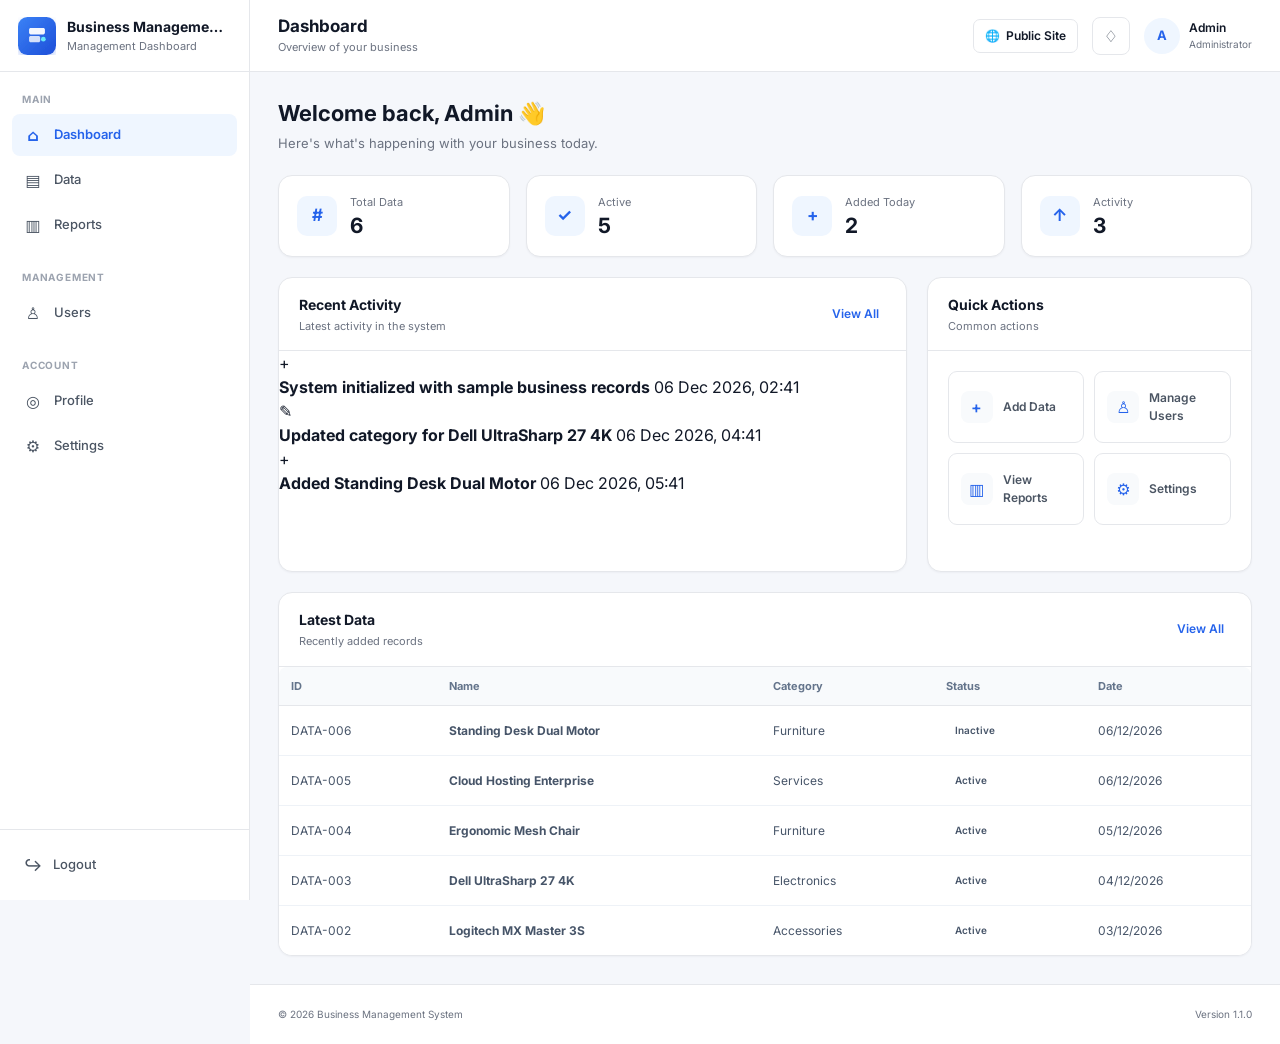
==== commit 4d1a3959: "Fix modal scrolling and sticky save data button" ====
--- a/index.html
+++ b/index.html
@@ -14,6 +14,11 @@
     >
 
     <title>Business Management System</title>
+
+    <!-- Google Fonts: Inter -->
+    <link rel="preconnect" href="https://fonts.googleapis.com">
+    <link rel="preconnect" href="https://fonts.gstatic.com" crossorigin>
+    <link href="https://fonts.googleapis.com/css2?family=Inter:wght@300;400;500;600;700;800&display=swap" rel="stylesheet">
 
     <!-- CSS -->
     <link rel="stylesheet" href="./assets/css/style.css">
@@ -207,6 +212,17 @@
 
 
             <div class="topbar-right">
+
+                <a
+                    href="./public/index.html"
+                    class="btn btn-secondary btn-sm"
+                    title="View Public Website"
+                    target="_blank"
+                    style="text-decoration:none; display:inline-flex; align-items:center; gap:6px;"
+                >
+                    <span>🌐</span>
+                    <span>Public Site</span>
+                </a>
 
                 <button
                     type="button"
--- a/assets/css/style.css
+++ b/assets/css/style.css
@@ -1,25 +1,76 @@
 /* =========================================================
-   CRUD MASTER - MAIN STYLE
-   Full stylesheet
-========================================================= */
-
-
-/* =========================================================
-   1. RESET
-========================================================= */
+   CRUD MASTER
+   MAIN STYLE SHEET
+   ========================================================= */
+
+:root {
+    --primary: #2563eb;
+    --primary-dark: #1d4ed8;
+    --primary-light: #eff6ff;
+
+    --success: #16a34a;
+    --success-light: #f0fdf4;
+
+    --danger: #dc2626;
+    --danger-light: #fef2f2;
+
+    --warning: #d97706;
+    --warning-light: #fffbeb;
+
+    --text: #111827;
+    --text-secondary: #4b5563;
+    --text-muted: #6b7280;
+
+    --border: #e5e7eb;
+    --border-light: #f1f5f9;
+
+    --background: #f5f7fb;
+    --surface: #ffffff;
+    --surface-soft: #f8fafc;
+
+    --sidebar-width: 250px;
+    --topbar-height: 72px;
+
+    --radius-sm: 6px;
+    --radius-md: 10px;
+    --radius-lg: 14px;
+
+    --shadow-sm:
+        0 1px 2px rgba(15, 23, 42, 0.04);
+
+    --shadow-md:
+        0 8px 24px rgba(15, 23, 42, 0.08);
+
+    --shadow-lg:
+        0 20px 50px rgba(15, 23, 42, 0.16);
+
+    --transition:
+        0.2s ease;
+}
+
+
+/* =========================================================
+   RESET
+   ========================================================= */
 
 * {
     box-sizing: border-box;
+}
+
+html {
+    width: 100%;
+    min-height: 100%;
+    font-size: 16px;
+    scroll-behavior: smooth;
+}
+
+body {
     margin: 0;
-    padding: 0;
-}
-
-html {
-    scroll-behavior: smooth;
-}
-
-body {
     min-height: 100vh;
+
+    background: var(--background);
+
+    color: var(--text);
 
     font-family:
         Inter,
@@ -30,18 +81,16 @@
         "Segoe UI",
         sans-serif;
 
-    background: #f8fafc;
-    color: #0f172a;
-
     line-height: 1.5;
 
     -webkit-font-smoothing: antialiased;
+    text-rendering: optimizeLegibility;
 }
 
 button,
 input,
-select,
-textarea {
+textarea,
+select {
     font: inherit;
 }
 
@@ -59,34 +108,20 @@
     display: block;
 }
 
-[hidden] {
-    display: none !important;
-}
-
-
-/* =========================================================
-   2. APP LAYOUT
-========================================================= */
+
+/* =========================================================
+   APP
+   ========================================================= */
 
 #app {
     min-height: 100vh;
-    display: flex;
-    background: #f8fafc;
-}
-
-#main {
-    min-width: 0;
     width: 100%;
-    min-height: 100vh;
-
-    display: flex;
-    flex-direction: column;
-}
-
-
-/* =========================================================
-   3. SIDEBAR
-========================================================= */
+}
+
+
+/* =========================================================
+   SIDEBAR
+   ========================================================= */
 
 .sidebar {
     position: fixed;
@@ -95,52 +130,51 @@
     left: 0;
     bottom: 0;
 
-    width: 260px;
+    width: var(--sidebar-width);
+
+    display: flex;
+    flex-direction: column;
+
+    background: var(--surface);
+
+    border-right: 1px solid var(--border);
 
     z-index: 1000;
 
-    display: flex;
-    flex-direction: column;
-
-    background: #ffffff;
-
-    border-right: 1px solid #e2e8f0;
-
-    transform: translateX(0);
-
     transition:
-        transform 0.25s ease,
-        box-shadow 0.25s ease;
+        transform var(--transition),
+        box-shadow var(--transition);
 }
 
 .sidebar-header {
-    height: 76px;
-
-    display: flex;
-    align-items: center;
-    justify-content: space-between;
-
-    padding: 0 20px;
-
-    border-bottom: 1px solid #e2e8f0;
+    min-height: var(--topbar-height);
+
+    display: flex;
+    align-items: center;
+
+    padding: 0 18px;
+
+    border-bottom: 1px solid var(--border);
 }
 
 .brand {
-    display: flex;
-    align-items: center;
-
-    gap: 12px;
-
     min-width: 0;
+
+    display: flex;
+    align-items: center;
+
+    gap: 11px;
+
+    flex: 1;
 }
 
 .brand-logo {
     width: 38px;
     height: 38px;
 
+    flex: 0 0 auto;
+
     object-fit: contain;
-
-    flex-shrink: 0;
 }
 
 .brand-text {
@@ -151,22 +185,26 @@
 }
 
 .brand-name {
-    font-size: 15px;
-    font-weight: 750;
-
-    color: #0f172a;
+    font-size: 14px;
+    font-weight: 700;
+
+    color: var(--text);
 
     white-space: nowrap;
+    overflow: hidden;
+    text-overflow: ellipsis;
 }
 
 .brand-subtitle {
     margin-top: 1px;
 
+    color: var(--text-muted);
+
     font-size: 11px;
 
-    color: #64748b;
-
     white-space: nowrap;
+    overflow: hidden;
+    text-overflow: ellipsis;
 }
 
 .sidebar-close {
@@ -175,20 +213,25 @@
     width: 34px;
     height: 34px;
 
-    border-radius: 9px;
-
-    background: #f1f5f9;
-    color: #64748b;
+    border-radius: 8px;
+
+    background: transparent;
+
+    color: var(--text-secondary);
 
     font-size: 22px;
 
     cursor: pointer;
 }
 
-
-/* =========================================================
-   SIDEBAR NAV
-========================================================= */
+.sidebar-close:hover {
+    background: var(--surface-soft);
+}
+
+
+/* =========================================================
+   SIDEBAR NAVIGATION
+   ========================================================= */
 
 .sidebar-nav {
     flex: 1;
@@ -199,66 +242,70 @@
 }
 
 .nav-section {
-    margin-bottom: 26px;
+    margin-bottom: 24px;
 }
 
 .nav-section-title {
     display: block;
 
-    padding: 0 12px;
-    margin-bottom: 8px;
+    padding: 0 10px;
+    margin-bottom: 7px;
+
+    color: #9ca3af;
 
     font-size: 10px;
-    font-weight: 800;
-
-    letter-spacing: 0.12em;
-
-    color: #94a3b8;
+    font-weight: 700;
+
+    letter-spacing: 0.08em;
 }
 
 .nav-item {
-    display: flex;
-    align-items: center;
-
-    gap: 12px;
-
-    min-height: 44px;
-
-    margin-bottom: 4px;
-    padding: 0 12px;
-
-    border-radius: 10px;
-
-    color: #64748b;
-
-    font-size: 14px;
+    position: relative;
+
+    min-height: 42px;
+
+    display: flex;
+    align-items: center;
+
+    gap: 11px;
+
+    padding: 0 11px;
+
+    margin-bottom: 3px;
+
+    border-radius: 8px;
+
+    color: var(--text-secondary);
+
+    font-size: 13px;
+    font-weight: 500;
+
+    transition:
+        background var(--transition),
+        color var(--transition);
+}
+
+.nav-item:hover {
+    background: var(--surface-soft);
+    color: var(--text);
+}
+
+.nav-item.active {
+    background: var(--primary-light);
+    color: var(--primary);
     font-weight: 600;
-
-    transition:
-        background 0.18s ease,
-        color 0.18s ease;
-}
-
-.nav-item:hover {
-    background: #f1f5f9;
-    color: #334155;
-}
-
-.nav-item.active {
-    background: #eff6ff;
-    color: #2563eb;
 }
 
 .nav-icon {
-    width: 22px;
+    width: 20px;
 
     display: inline-flex;
-    align-items: center;
     justify-content: center;
-
-    font-size: 17px;
-
-    flex-shrink: 0;
+    align-items: center;
+
+    flex: 0 0 20px;
+
+    font-size: 16px;
 }
 
 .nav-label {
@@ -268,94 +315,121 @@
 
 /* =========================================================
    SIDEBAR FOOTER
-========================================================= */
+   ========================================================= */
 
 .sidebar-footer {
-    padding: 16px;
-
-    border-top: 1px solid #e2e8f0;
+    padding: 14px 12px;
+
+    border-top: 1px solid var(--border);
 }
 
 .logout-button {
     width: 100%;
-    min-height: 44px;
+    min-height: 42px;
 
     display: flex;
     align-items: center;
 
     gap: 10px;
 
-    padding: 0 12px;
-
-    border-radius: 10px;
-
-    background: #f8fafc;
-    color: #64748b;
-
-    font-size: 14px;
-    font-weight: 600;
+    padding: 0 11px;
+
+    border-radius: 8px;
+
+    background: transparent;
+
+    color: var(--text-secondary);
+
+    font-size: 13px;
+    font-weight: 500;
 
     cursor: pointer;
 
     transition:
-        background 0.18s ease,
-        color 0.18s ease;
+        background var(--transition),
+        color var(--transition);
 }
 
 .logout-button:hover {
-    background: #fef2f2;
-    color: #dc2626;
-}
-
-
-/* =========================================================
-   4. TOPBAR
-========================================================= */
+    background: var(--danger-light);
+    color: var(--danger);
+}
+
+
+/* =========================================================
+   MAIN
+   ========================================================= */
+
+#main {
+    min-height: 100vh;
+
+    margin-left: var(--sidebar-width);
+
+    display: flex;
+    flex-direction: column;
+}
+
+
+/* =========================================================
+   TOPBAR
+   ========================================================= */
 
 .topbar {
     position: sticky;
+
     top: 0;
 
-    z-index: 100;
-
-    min-height: 76px;
+    z-index: 900;
+
+    min-height: var(--topbar-height);
 
     display: flex;
     align-items: center;
     justify-content: space-between;
 
-    padding: 12px 28px;
+    gap: 20px;
+
+    padding: 0 28px;
 
     background: rgba(255, 255, 255, 0.96);
 
-    border-bottom: 1px solid #e2e8f0;
-
-    backdrop-filter: blur(10px);
+    border-bottom: 1px solid var(--border);
+
+    backdrop-filter: blur(12px);
+}
+
+.topbar-left,
+.topbar-right {
+    display: flex;
+    align-items: center;
 }
 
 .topbar-left {
     min-width: 0;
-
-    display: flex;
-    align-items: center;
-
+    gap: 14px;
+}
+
+.topbar-right {
     gap: 14px;
 }
 
 .sidebar-toggle {
     display: none;
 
-    width: 40px;
-    height: 40px;
-
-    border-radius: 10px;
-
-    background: #f1f5f9;
-    color: #334155;
-
-    font-size: 20px;
+    width: 38px;
+    height: 38px;
+
+    border-radius: 8px;
+
+    background: var(--surface-soft);
+
+    color: var(--text-secondary);
 
     cursor: pointer;
+}
+
+.sidebar-toggle:hover {
+    background: var(--border-light);
 }
 
 .page-heading {
@@ -363,105 +437,105 @@
 }
 
 .page-heading h1 {
-    font-size: 20px;
-    font-weight: 750;
-
-    color: #0f172a;
+    margin: 0;
+
+    font-size: 17px;
+    line-height: 1.2;
+
+    font-weight: 700;
+
+    color: var(--text);
 }
 
 .page-heading p {
-    margin-top: 2px;
-
-    font-size: 12px;
-
-    color: #64748b;
-}
-
-.topbar-right {
-    display: flex;
-    align-items: center;
-
-    gap: 16px;
+    margin: 3px 0 0;
+
+    color: var(--text-muted);
+
+    font-size: 11px;
 }
 
 .icon-button {
-    width: 40px;
-    height: 40px;
-
-    display: flex;
-    align-items: center;
-    justify-content: center;
-
-    border-radius: 10px;
-
-    background: #f8fafc;
-    color: #475569;
-
-    font-size: 19px;
-
-    cursor: pointer;
-
-    transition:
-        background 0.18s ease,
-        color 0.18s ease;
-}
-
-.icon-button:hover {
-    background: #eff6ff;
-    color: #2563eb;
-}
-
-.user-menu {
-    display: flex;
-    align-items: center;
-
-    gap: 10px;
-}
-
-.user-avatar {
     width: 38px;
     height: 38px;
 
-    display: flex;
+    display: inline-flex;
     align-items: center;
     justify-content: center;
 
+    border: 1px solid var(--border);
+
+    border-radius: 8px;
+
+    background: var(--surface);
+
+    color: var(--text-secondary);
+
+    cursor: pointer;
+
+    transition: var(--transition);
+}
+
+.icon-button:hover {
+    background: var(--surface-soft);
+    color: var(--primary);
+}
+
+.user-menu {
+    display: flex;
+    align-items: center;
+
+    gap: 9px;
+}
+
+.user-avatar {
+    width: 36px;
+    height: 36px;
+
+    display: flex;
+    align-items: center;
+    justify-content: center;
+
     border-radius: 50%;
 
-    background: #2563eb;
-    color: #ffffff;
-
-    font-size: 14px;
-    font-weight: 750;
-}
-
-.user-info {
-    display: flex;
-    flex-direction: column;
-}
-
-.user-name {
+    background: var(--primary-light);
+
+    color: var(--primary);
+
     font-size: 13px;
     font-weight: 700;
-
-    color: #0f172a;
+}
+
+.user-info {
+    display: flex;
+    flex-direction: column;
+
+    min-width: 0;
+}
+
+.user-name {
+    color: var(--text);
+
+    font-size: 12px;
+    font-weight: 600;
 }
 
 .user-role {
-    font-size: 11px;
-
-    color: #64748b;
-}
-
-
-/* =========================================================
-   5. PAGE CONTENT
-========================================================= */
+    color: var(--text-muted);
+
+    font-size: 10px;
+}
+
+
+/* =========================================================
+   PAGE CONTENT
+   ========================================================= */
 
 .page-content {
-    flex: 1;
-
     width: 100%;
+    max-width: 1600px;
+
+    margin: 0 auto;
 
     padding: 28px;
 }
@@ -470,6 +544,10 @@
     width: 100%;
 }
 
+.page[hidden] {
+    display: none !important;
+}
+
 .page-intro {
     display: flex;
     align-items: flex-start;
@@ -477,22 +555,26 @@
 
     gap: 20px;
 
-    margin-bottom: 24px;
+    margin-bottom: 22px;
 }
 
 .page-intro h2 {
-    font-size: 24px;
-    font-weight: 750;
-
-    color: #0f172a;
+    margin: 0;
+
+    color: var(--text);
+
+    font-size: 22px;
+    line-height: 1.25;
+
+    font-weight: 700;
 }
 
 .page-intro p {
-    margin-top: 5px;
-
-    font-size: 14px;
-
-    color: #64748b;
+    margin: 6px 0 0;
+
+    color: var(--text-muted);
+
+    font-size: 13px;
 }
 
 .page-intro-actions {
@@ -501,59 +583,8 @@
 
 
 /* =========================================================
-   6. CARDS
-========================================================= */
-
-.card {
-    background: #ffffff;
-
-    border: 1px solid #e2e8f0;
-
-    border-radius: 14px;
-
-    box-shadow:
-        0 2px 8px rgba(15, 23, 42, 0.03);
-
-    overflow: hidden;
-}
-
-.card-header {
-    min-height: 72px;
-
-    display: flex;
-    align-items: center;
-    justify-content: space-between;
-
-    gap: 16px;
-
-    padding: 18px 22px;
-
-    border-bottom: 1px solid #e2e8f0;
-}
-
-.card-header h3 {
-    font-size: 16px;
-    font-weight: 700;
-
-    color: #0f172a;
-}
-
-.card-header p {
-    margin-top: 3px;
-
-    font-size: 12px;
-
-    color: #64748b;
-}
-
-.card-body {
-    padding: 22px;
-}
-
-
-/* =========================================================
-   7. STATISTICS
-========================================================= */
+   STATS
+   ========================================================= */
 
 .stats-grid,
 .data-stats-grid {
@@ -564,7 +595,7 @@
 
     gap: 16px;
 
-    margin-bottom: 22px;
+    margin-bottom: 20px;
 }
 
 .stat-card,
@@ -574,38 +605,38 @@
     display: flex;
     align-items: center;
 
-    gap: 14px;
-
-    padding: 20px;
-
-    background: #ffffff;
-
-    border: 1px solid #e2e8f0;
-
-    border-radius: 14px;
-
-    box-shadow:
-        0 2px 8px rgba(15, 23, 42, 0.03);
+    gap: 13px;
+
+    padding: 18px;
+
+    background: var(--surface);
+
+    border: 1px solid var(--border);
+
+    border-radius: var(--radius-lg);
+
+    box-shadow: var(--shadow-sm);
 }
 
 .stat-icon,
 .data-stat-icon {
-    width: 44px;
-    height: 44px;
+    width: 40px;
+    height: 40px;
+
+    flex: 0 0 auto;
 
     display: flex;
     align-items: center;
     justify-content: center;
 
-    flex-shrink: 0;
-
-    border-radius: 11px;
-
-    background: #eff6ff;
-    color: #2563eb;
-
-    font-size: 18px;
-    font-weight: 750;
+    border-radius: 10px;
+
+    background: var(--primary-light);
+
+    color: var(--primary);
+
+    font-size: 17px;
+    font-weight: 700;
 }
 
 .stat-content,
@@ -618,103 +649,155 @@
 
 .stat-label,
 .data-stat-card span {
-    font-size: 12px;
-
-    color: #64748b;
+    color: var(--text-muted);
+
+    font-size: 11px;
 }
 
 .stat-value,
 .data-stat-card strong {
-    margin-top: 3px;
-
-    font-size: 23px;
-    line-height: 1.1;
-
-    color: #0f172a;
-}
-
-
-/* =========================================================
-   8. DASHBOARD GRID
-========================================================= */
+    margin-top: 2px;
+
+    color: var(--text);
+
+    font-size: 21px;
+    line-height: 1.2;
+
+    font-weight: 700;
+}
+
+
+/* =========================================================
+   DASHBOARD
+   ========================================================= */
 
 .dashboard-grid {
     display: grid;
 
     grid-template-columns:
-        minmax(0, 1.5fr)
-        minmax(280px, 1fr);
+        minmax(0, 1.45fr)
+        minmax(280px, 0.75fr);
 
     gap: 20px;
 
     margin-bottom: 20px;
 }
 
-.data-preview-card {
-    margin-top: 20px;
-}
-
-
-/* =========================================================
-   9. ACTIVITY
-========================================================= */
+
+/* =========================================================
+   CARD
+   ========================================================= */
+
+.card {
+    min-width: 0;
+
+    background: var(--surface);
+
+    border: 1px solid var(--border);
+
+    border-radius: var(--radius-lg);
+
+    box-shadow: var(--shadow-sm);
+
+    overflow: hidden;
+}
+
+.card-header {
+    min-height: 70px;
+
+    display: flex;
+    align-items: center;
+    justify-content: space-between;
+
+    gap: 16px;
+
+    padding: 16px 20px;
+
+    border-bottom: 1px solid var(--border);
+}
+
+.card-header h3 {
+    margin: 0;
+
+    color: var(--text);
+
+    font-size: 14px;
+    font-weight: 700;
+}
+
+.card-header p {
+    margin: 3px 0 0;
+
+    color: var(--text-muted);
+
+    font-size: 11px;
+}
+
+.card-body {
+    padding: 20px;
+}
+
+
+/* =========================================================
+   ACTIVITY
+   ========================================================= */
 
 .activity-list {
-    min-height: 240px;
-
-    padding: 20px;
+    min-height: 220px;
 }
 
 .empty-state {
-    min-height: 190px;
-
-    display: flex;
+    min-height: 220px;
+
+    display: flex;
+    align-items: center;
+    justify-content: center;
     flex-direction: column;
+
+    text-align: center;
+
+    padding: 30px;
+}
+
+.empty-icon {
+    width: 42px;
+    height: 42px;
+
+    display: flex;
     align-items: center;
     justify-content: center;
 
-    text-align: center;
-
-    color: #64748b;
-}
-
-.empty-icon {
-    width: 44px;
-    height: 44px;
-
-    display: flex;
-    align-items: center;
-    justify-content: center;
-
     margin-bottom: 10px;
 
     border-radius: 50%;
 
-    background: #f1f5f9;
-
-    color: #94a3b8;
-
-    font-size: 20px;
+    background: var(--surface-soft);
+
+    color: var(--text-muted);
+
+    font-size: 18px;
 }
 
 .empty-state h4 {
-    font-size: 14px;
-
-    color: #334155;
+    margin: 0;
+
+    color: var(--text);
+
+    font-size: 13px;
 }
 
 .empty-state p {
-    max-width: 300px;
-
-    margin-top: 5px;
-
-    font-size: 12px;
-}
-
-
-/* =========================================================
-   10. QUICK ACTIONS
-========================================================= */
+    margin: 4px 0 0;
+
+    color: var(--text-muted);
+
+    font-size: 11px;
+}
+
+
+/* =========================================================
+   QUICK ACTIONS
+   ========================================================= */
 
 .quick-actions {
     display: grid;
@@ -728,127 +811,140 @@
 }
 
 .quick-action {
-    min-height: 92px;
-
-    display: flex;
-    flex-direction: column;
+    min-height: 72px;
+
+    display: flex;
+    align-items: center;
+
+    gap: 10px;
+
+    padding: 12px;
+
+    border: 1px solid var(--border);
+
+    border-radius: 9px;
+
+    background: var(--surface);
+
+    color: var(--text-secondary);
+
+    font-size: 12px;
+    font-weight: 600;
+
+    text-align: left;
+
+    cursor: pointer;
+
+    transition:
+        border-color var(--transition),
+        background var(--transition),
+        color var(--transition);
+}
+
+.quick-action:hover {
+    border-color: #bfdbfe;
+    background: var(--primary-light);
+    color: var(--primary);
+}
+
+.quick-action-icon {
+    width: 32px;
+    height: 32px;
+
+    display: flex;
     align-items: center;
     justify-content: center;
 
+    flex: 0 0 auto;
+
+    border-radius: 8px;
+
+    background: var(--surface-soft);
+
+    color: var(--primary);
+
+    font-size: 16px;
+}
+
+
+/* =========================================================
+   BUTTONS
+   ========================================================= */
+
+.btn {
+    min-height: 38px;
+
+    display: inline-flex;
+    align-items: center;
+    justify-content: center;
+
     gap: 7px;
 
-    border: 1px solid #e2e8f0;
-    border-radius: 11px;
-
-    background: #ffffff;
-    color: #334155;
+    padding: 0 14px;
+
+    border: 1px solid transparent;
+
+    border-radius: 8px;
 
     font-size: 12px;
-    font-weight: 650;
+    font-weight: 600;
+
+    white-space: nowrap;
 
     cursor: pointer;
 
     transition:
-        transform 0.18s ease,
-        background 0.18s ease,
-        border-color 0.18s ease;
-}
-
-.quick-action:hover {
-    transform: translateY(-2px);
-
-    background: #f8fafc;
-
-    border-color: #bfdbfe;
-}
-
-.quick-action-icon {
-    font-size: 20px;
-    color: #2563eb;
-}
-
-
-/* =========================================================
-   11. BUTTONS
-========================================================= */
-
-.btn {
-    min-height: 40px;
-
-    display: inline-flex;
-    align-items: center;
-    justify-content: center;
-
-    gap: 7px;
-
-    padding: 0 15px;
-
-    border-radius: 9px;
-
-    font-size: 13px;
-    font-weight: 650;
-
-    cursor: pointer;
-
-    transition:
-        transform 0.15s ease,
-        background 0.15s ease,
-        border-color 0.15s ease,
-        box-shadow 0.15s ease;
-}
-
-.btn:hover {
-    transform: translateY(-1px);
+        background var(--transition),
+        border-color var(--transition),
+        color var(--transition),
+        box-shadow var(--transition);
+}
+
+.btn:disabled {
+    opacity: 0.55;
+    cursor: not-allowed;
 }
 
 .btn-primary {
-    background: #2563eb;
-    color: #ffffff;
-
-    border: 1px solid #2563eb;
+    background: var(--primary);
+    color: #fff;
 }
 
 .btn-primary:hover {
-    background: #1d4ed8;
-
-    box-shadow:
-        0 5px 14px rgba(37, 99, 235, 0.22);
+    background: var(--primary-dark);
+    box-shadow: 0 4px 12px rgba(37, 99, 235, 0.22);
 }
 
 .btn-secondary {
-    background: #ffffff;
-    color: #334155;
-
-    border: 1px solid #cbd5e1;
+    background: var(--surface);
+
+    border-color: var(--border);
+
+    color: var(--text-secondary);
 }
 
 .btn-secondary:hover {
-    background: #f8fafc;
+    background: var(--surface-soft);
+    border-color: #d1d5db;
 }
 
 .btn-success {
-    background: #16a34a;
-    color: #ffffff;
-
-    border: 1px solid #16a34a;
+    background: var(--success);
+    color: #fff;
 }
 
 .btn-danger {
-    background: #dc2626;
-    color: #ffffff;
-
-    border: 1px solid #dc2626;
+    background: var(--danger);
+    color: #fff;
 }
 
 .btn-ghost {
     background: transparent;
-    color: #475569;
-
-    border: 1px solid transparent;
+    color: var(--text-secondary);
 }
 
 .btn-ghost:hover {
-    background: #f1f5f9;
+    background: var(--surface-soft);
 }
 
 .btn-sm {
@@ -856,33 +952,34 @@
 
     padding: 0 11px;
 
-    font-size: 12px;
+    font-size: 11px;
 }
 
 .btn-lg {
-    min-height: 46px;
-
-    padding: 0 20px;
+    min-height: 42px;
+
+    padding: 0 18px;
+
+    font-size: 13px;
 }
 
 .text-button {
+    padding: 5px 0;
+
     background: transparent;
-    color: #2563eb;
-
-    font-size: 12px;
-    font-weight: 650;
+
+    color: var(--primary);
+
+    font-size: 11px;
+    font-weight: 600;
 
     cursor: pointer;
 }
 
-.text-button:hover {
-    color: #1d4ed8;
-}
-
-
-/* =========================================================
-   12. TOOLBAR
-========================================================= */
+
+/* =========================================================
+   TOOLBAR
+   ========================================================= */
 
 .toolbar {
     display: flex;
@@ -894,21 +991,22 @@
     margin-bottom: 18px;
 }
 
+.toolbar-left,
+.toolbar-right {
+    display: flex;
+    align-items: center;
+
+    gap: 9px;
+
+    min-width: 0;
+}
+
 .toolbar-left {
-    min-width: 0;
-
-    display: flex;
-    align-items: center;
     flex-wrap: wrap;
-
-    gap: 9px;
-}
-
-.toolbar-right {
-    display: flex;
-    align-items: center;
-
-    gap: 8px;
+}
+
+.data-toolbar-v2 {
+    align-items: flex-end;
 }
 
 .data-header-actions,
@@ -917,37 +1015,14 @@
     align-items: center;
 
     gap: 8px;
-}
-
-.search-box {
-    position: relative;
-}
-
-.toolbar-search {
-    width: 260px;
-}
-
-.search-box-icon {
-    position: absolute;
-
-    left: 12px;
-    top: 50%;
-
-    transform: translateY(-50%);
-
-    color: #94a3b8;
-
-    pointer-events: none;
-}
-
-.toolbar-search .form-input {
-    padding-left: 34px;
-}
-
-
-/* =========================================================
-   13. FORMS
-========================================================= */
+
+    flex-wrap: wrap;
+}
+
+
+/* =========================================================
+   FORM
+   ========================================================= */
 
 .form-group {
     min-width: 0;
@@ -956,12 +1031,21 @@
 .form-label {
     display: block;
 
-    margin-bottom: 7px;
-
-    font-size: 13px;
-    font-weight: 650;
-
-    color: #334155;
+    margin-bottom: 6px;
+
+    color: var(--text);
+
+    font-size: 11px;
+    font-weight: 600;
+}
+
+.required {
+    color: var(--danger);
+}
+
+.muted {
+    color: var(--text-muted);
+    font-weight: 400;
 }
 
 .form-input,
@@ -969,56 +1053,57 @@
 .form-textarea {
     width: 100%;
 
-    border: 1px solid #cbd5e1;
-
-    border-radius: 9px;
-
-    background: #ffffff;
-    color: #0f172a;
+    border: 1px solid #d1d5db;
+
+    border-radius: 8px;
+
+    background: #fff;
+
+    color: var(--text);
+
+    font-size: 12px;
 
     outline: none;
 
     transition:
-        border-color 0.18s ease,
-        box-shadow 0.18s ease;
+        border-color var(--transition),
+        box-shadow var(--transition);
 }
 
 .form-input,
 .form-select {
-    height: 42px;
-
-    padding: 0 12px;
+    height: 40px;
+
+    padding: 0 11px;
 }
 
 .form-textarea {
-    min-height: 110px;
-
-    padding: 11px 12px;
+    min-height: 100px;
+
+    padding: 10px 11px;
 
     resize: vertical;
 }
 
 .form-input::placeholder,
 .form-textarea::placeholder {
-    color: #94a3b8;
+    color: #9ca3af;
 }
 
 .form-input:focus,
 .form-select:focus,
 .form-textarea:focus {
-    border-color: #3b82f6;
+    border-color: #93c5fd;
 
     box-shadow:
-        0 0 0 3px rgba(59, 130, 246, 0.11);
+        0 0 0 3px rgba(37, 99, 235, 0.1);
 }
 
 .form-input:disabled,
 .form-select:disabled,
 .form-textarea:disabled {
     background: #f8fafc;
-
-    color: #64748b;
-
+    color: var(--text-secondary);
     cursor: not-allowed;
 }
 
@@ -1028,27 +1113,60 @@
     grid-template-columns:
         repeat(2, minmax(0, 1fr));
 
-    gap: 18px;
+    gap: 17px;
 }
 
 .form-grid-full {
     grid-column: 1 / -1;
 }
 
-.muted {
-    color: #94a3b8;
-    font-weight: 400;
-}
-
-
-/* =========================================================
-   14. TABLE
-========================================================= */
+
+/* =========================================================
+   SEARCH
+   ========================================================= */
+
+.search-box {
+    position: relative;
+
+    min-width: 220px;
+}
+
+.search-box-icon {
+    position: absolute;
+
+    left: 11px;
+    top: 50%;
+
+    transform: translateY(-50%);
+
+    color: var(--text-muted);
+
+    pointer-events: none;
+}
+
+.search-box .form-input {
+    padding-left: 33px;
+}
+
+.filter-select {
+    min-width: 130px;
+}
+
+.date-filter {
+    width: 145px;
+}
+
+
+/* =========================================================
+   TABLE
+   ========================================================= */
 
 .table-wrapper {
     width: 100%;
 
     overflow-x: auto;
+
+    -webkit-overflow-scrolling: touch;
 }
 
 .data-table {
@@ -1056,36 +1174,34 @@
 
     border-collapse: collapse;
 
-    font-size: 13px;
+    font-size: 12px;
+
+    min-width: 760px;
 }
 
 .data-table th {
-    height: 46px;
-
-    padding: 0 14px;
+    padding: 11px 12px;
 
     background: #f8fafc;
 
-    border-bottom: 1px solid #e2e8f0;
-
-    color: #64748b;
+    border-bottom: 1px solid var(--border);
+
+    color: var(--text-muted);
+
+    font-size: 10px;
+    font-weight: 700;
 
     text-align: left;
 
-    font-size: 11px;
-    font-weight: 750;
-
     white-space: nowrap;
 }
 
 .data-table td {
-    min-height: 54px;
-
-    padding: 13px 14px;
-
-    border-bottom: 1px solid #f1f5f9;
-
-    color: #475569;
+    padding: 12px;
+
+    border-bottom: 1px solid var(--border-light);
+
+    color: var(--text-secondary);
 
     vertical-align: middle;
 }
@@ -1094,12 +1210,17 @@
     background: #fafcff;
 }
 
-.table-empty {
-    padding: 45px 20px !important;
-
-    text-align: center;
-
-    color: #94a3b8 !important;
+.checkbox-column {
+    width: 42px;
+
+    text-align: center !important;
+}
+
+.table-checkbox {
+    width: 15px;
+    height: 15px;
+
+    cursor: pointer;
 }
 
 .table-sort {
@@ -1108,6 +1229,8 @@
 
     gap: 5px;
 
+    padding: 0;
+
     background: transparent;
 
     color: inherit;
@@ -1119,92 +1242,49 @@
 }
 
 .table-sort.sorted {
-    color: #2563eb;
+    color: var(--primary);
 }
 
 .record-id {
-    display: inline-block;
-
-    max-width: 160px;
-
-    overflow: hidden;
-
-    text-overflow: ellipsis;
-
-    white-space: nowrap;
-
-    font-size: 11px;
-    font-family: monospace;
-
-    color: #64748b;
-}
-
-
-/* =========================================================
-   CHECKBOX
-========================================================= */
-
-.checkbox-column {
-    width: 40px;
+    color: var(--text-muted);
+
+    font-size: 10px;
+
+    font-family:
+        ui-monospace,
+        SFMono-Regular,
+        Menlo,
+        Monaco,
+        Consolas,
+        monospace;
+}
+
+.table-empty {
+    height: 180px;
 
     text-align: center !important;
-}
-
-.table-checkbox {
-    width: 16px;
-    height: 16px;
-
-    accent-color: #2563eb;
-
-    cursor: pointer;
-}
-
-
-/* =========================================================
-   TABLE ACTIONS
-========================================================= */
-
-.table-actions {
-    display: flex;
-    align-items: center;
+
+    color: var(--text-muted) !important;
+}
+
+.empty-table-state {
+    display: flex;
+    align-items: center;
+    justify-content: center;
+
+    flex-direction: column;
 
     gap: 5px;
 }
 
-.table-action {
-    width: 32px;
-    height: 32px;
-
-    display: inline-flex;
-    align-items: center;
-    justify-content: center;
-
-    border-radius: 8px;
-
-    background: #f8fafc;
-    color: #64748b;
-
-    cursor: pointer;
-
-    transition:
-        background 0.15s ease,
-        color 0.15s ease;
-}
-
-.table-action:hover {
-    background: #eff6ff;
-    color: #2563eb;
-}
-
-.table-action.delete:hover {
-    background: #fef2f2;
-    color: #dc2626;
+.empty-table-state .empty-icon {
+    margin-bottom: 3px;
 }
 
 
 /* =========================================================
    STATUS
-========================================================= */
+   ========================================================= */
 
 .status-badge {
     display: inline-flex;
@@ -1212,14 +1292,12 @@
 
     gap: 6px;
 
-    min-height: 27px;
-
-    padding: 0 9px;
+    padding: 5px 8px;
 
     border-radius: 999px;
 
-    font-size: 11px;
-    font-weight: 700;
+    font-size: 10px;
+    font-weight: 600;
 
     cursor: pointer;
 }
@@ -1232,30 +1310,107 @@
 }
 
 .status-active {
-    background: #ecfdf5;
-    color: #15803d;
+    background: var(--success-light);
+    color: var(--success);
 }
 
 .status-active span {
-    background: #22c55e;
+    background: var(--success);
 }
 
 .status-inactive {
-    background: #f1f5f9;
-    color: #64748b;
+    background: #f3f4f6;
+    color: var(--text-muted);
 }
 
 .status-inactive span {
-    background: #94a3b8;
-}
-
-
-/* =========================================================
-   15. PAGINATION
-========================================================= */
+    background: #9ca3af;
+}
+
+
+/* =========================================================
+   TABLE ACTIONS
+   ========================================================= */
+
+.table-actions {
+    display: flex;
+    align-items: center;
+
+    gap: 5px;
+}
+
+.table-action {
+    width: 30px;
+    height: 30px;
+
+    display: inline-flex;
+    align-items: center;
+    justify-content: center;
+
+    border-radius: 7px;
+
+    background: transparent;
+
+    color: var(--text-muted);
+
+    cursor: pointer;
+
+    transition: var(--transition);
+}
+
+.table-action:hover {
+    background: var(--surface-soft);
+    color: var(--primary);
+}
+
+.table-action.delete:hover {
+    background: var(--danger-light);
+    color: var(--danger);
+}
+
+
+/* =========================================================
+   BULK ACTIONS
+   ========================================================= */
+
+.bulk-actions-bar {
+    display: flex;
+    align-items: center;
+    justify-content: space-between;
+
+    gap: 15px;
+
+    margin-bottom: 14px;
+
+    padding: 10px 13px;
+
+    border: 1px solid #bfdbfe;
+
+    border-radius: 9px;
+
+    background: var(--primary-light);
+}
+
+.bulk-selection-info {
+    color: var(--primary);
+
+    font-size: 12px;
+}
+
+.bulk-actions {
+    display: flex;
+    align-items: center;
+
+    gap: 7px;
+}
+
+
+/* =========================================================
+   PAGINATION
+   ========================================================= */
 
 .pagination {
-    min-height: 66px;
+    min-height: 64px;
 
     display: flex;
     align-items: center;
@@ -1263,9 +1418,9 @@
 
     gap: 15px;
 
-    padding: 12px 22px;
-
-    border-top: 1px solid #e2e8f0;
+    padding: 12px 20px;
+
+    border-top: 1px solid var(--border);
 }
 
 .pagination-left {
@@ -1276,493 +1431,245 @@
 }
 
 .pagination-info {
-    font-size: 12px;
-    color: #64748b;
+    color: var(--text-muted);
+
+    font-size: 11px;
 }
 
 .page-size-label {
     display: flex;
     align-items: center;
 
-    gap: 7px;
-
-    font-size: 12px;
-    color: #64748b;
+    gap: 6px;
+
+    color: var(--text-muted);
+
+    font-size: 11px;
 }
 
 .page-size-select {
-    width: 70px;
+    width: auto;
+
+    height: 32px;
+
+    min-width: 65px;
 }
 
 .pagination-controls {
     display: flex;
     align-items: center;
 
-    gap: 5px;
+    gap: 4px;
 }
 
 .pagination-button {
-    min-width: 32px;
+    width: 32px;
     height: 32px;
 
-    display: flex;
+    display: inline-flex;
     align-items: center;
     justify-content: center;
 
-    border: 1px solid #e2e8f0;
+    border: 1px solid var(--border);
+
     border-radius: 7px;
 
-    background: #ffffff;
-    color: #475569;
-
-    font-size: 12px;
+    background: var(--surface);
+
+    color: var(--text-secondary);
+
+    font-size: 11px;
 
     cursor: pointer;
 }
 
-.pagination-button:hover {
-    background: #f8fafc;
+.pagination-button:hover:not(:disabled) {
+    background: var(--surface-soft);
 }
 
 .pagination-button.active {
-    background: #2563eb;
-    color: #ffffff;
-
-    border-color: #2563eb;
+    background: var(--primary);
+    border-color: var(--primary);
+    color: #fff;
 }
 
 .pagination-button:disabled {
     opacity: 0.4;
-
     cursor: not-allowed;
 }
 
 .pagination-ellipsis {
-    padding: 0 3px;
-
-    color: #94a3b8;
-}
-
-
-/* =========================================================
-   16. BULK ACTIONS
-========================================================= */
-
-.bulk-actions-bar {
-    display: flex;
-    align-items: center;
-    justify-content: space-between;
-
-    gap: 15px;
-
-    margin-bottom: 14px;
-    padding: 10px 13px;
-
-    border: 1px solid #bfdbfe;
-    border-radius: 9px;
-
-    background: #eff6ff;
-}
-
-.bulk-selection-info {
-    font-size: 12px;
-
-    color: #1e40af;
-}
-
-.bulk-actions {
-    display: flex;
-    gap: 7px;
-}
-
-
-/* =========================================================
-   17. DATA MODAL
-========================================================= */
+    width: 26px;
+
+    text-align: center;
+
+    color: var(--text-muted);
+}
+
+
+/* =========================================================
+   MODAL
+   IMPORTANT:
+   FIX FOR ADD/EDIT MODAL SCROLLING
+   ========================================================= */
 
 .modal {
     position: fixed;
-
     inset: 0;
-
-    z-index: 9999;
-
-    display: flex;
-
+    z-index: 5000;
+    display: flex;
     align-items: center;
     justify-content: center;
-
     padding: 20px;
-
-    background: rgba(15, 23, 42, 0.58);
-
+    background: rgba(15, 23, 42, 0.62);
     backdrop-filter: blur(4px);
-    -webkit-backdrop-filter: blur(4px);
-
     overflow-y: auto;
-
-    overscroll-behavior: contain;
+    -webkit-overflow-scrolling: touch;
 }
 
 .modal[hidden] {
     display: none !important;
 }
 
-
-/* =========================================================
-   MODAL CONTAINER
-========================================================= */
-
 .modal-container {
     position: relative;
-
-    width: min(100%, 720px);
-
-    max-height: calc(100vh - 40px);
-
+    width: 100%;
+    max-width: 580px;
+    max-height: min(88vh, 720px);
     display: flex;
     flex-direction: column;
-
-    background: #ffffff !important;
-
-    color: #0f172a;
-
-    border: 1px solid #e2e8f0;
-
-    border-radius: 16px;
-
-    box-shadow:
-        0 25px 60px rgba(15, 23, 42, 0.22),
-        0 8px 25px rgba(15, 23, 42, 0.12);
-
+    margin: auto;
+    background: #ffffff;
+    border: 1px solid rgba(229, 231, 235, 0.95);
+    border-radius: 14px;
+    box-shadow: var(--shadow-lg);
     overflow: hidden;
-
-    opacity: 1 !important;
-}
-
-.modal-lg {
-    width: min(100%, 760px);
-}
-
-
-/* =========================================================
-   MODAL HEADER
-========================================================= */
+    animation: modalIn 0.18s ease-out;
+}
+
+.modal-lg,
+.data-modal-container {
+    max-width: 680px;
+}
+
+.modal-container form,
+.modal form {
+    display: flex;
+    flex-direction: column;
+    flex: 1 1 auto;
+    min-height: 0;
+    max-height: 100%;
+    overflow: hidden;
+    margin: 0;
+}
+
+@keyframes modalIn {
+    from {
+        opacity: 0;
+        transform: translateY(8px) scale(0.99);
+    }
+    to {
+        opacity: 1;
+        transform: translateY(0) scale(1);
+    }
+}
 
 .modal-header {
     flex: 0 0 auto;
-
-    min-height: 68px;
-
+    min-height: 60px;
     display: flex;
     align-items: center;
     justify-content: space-between;
-
     gap: 15px;
-
-    padding: 16px 22px;
-
-    background: #ffffff !important;
-
-    border-bottom: 1px solid #e2e8f0;
+    padding: 15px 20px;
+    background: #ffffff;
+    border-bottom: 1px solid var(--border);
+    z-index: 5;
 }
 
 .modal-title {
     margin: 0;
-
-    font-size: 19px;
-    font-weight: 750;
-
-    color: #0f172a;
+    color: var(--text);
+    font-size: 15px;
+    font-weight: 700;
 }
 
 .modal-close {
-    width: 36px;
-    height: 36px;
-
+    width: 34px;
+    height: 34px;
     display: flex;
     align-items: center;
     justify-content: center;
-
-    flex-shrink: 0;
-
-    border-radius: 9px;
-
-    background: #f1f5f9;
-
-    color: #64748b;
-
-    font-size: 22px;
-    line-height: 1;
-
+    flex: 0 0 auto;
+    border-radius: 8px;
+    background: transparent;
+    color: var(--text-muted);
+    font-size: 21px;
     cursor: pointer;
-
-    transition:
-        background 0.18s ease,
-        color 0.18s ease,
-        transform 0.18s ease;
+    transition: var(--transition);
 }
 
 .modal-close:hover {
-    background: #e2e8f0;
-    color: #0f172a;
-
-    transform: rotate(90deg);
-}
-
-
-/* =========================================================
-   MODAL BODY
-========================================================= */
-
-.modal-body {
+    background: var(--danger-light);
+    color: var(--danger);
+}
+
+.modal-body,
+.data-modal-body {
     flex: 1 1 auto;
-
     min-height: 0;
-
-    padding: 24px;
-
-    background: #ffffff !important;
-
-    overflow-y: auto;
+    padding: 20px;
+    background: #ffffff;
+    overflow-y: auto !important;
     overflow-x: hidden;
-
+    -webkit-overflow-scrolling: touch;
     overscroll-behavior: contain;
 }
 
-.modal-body::-webkit-scrollbar {
-    width: 7px;
-}
-
-.modal-body::-webkit-scrollbar-track {
-    background: #f8fafc;
-}
-
-.modal-body::-webkit-scrollbar-thumb {
-    background: #cbd5e1;
-
-    border-radius: 999px;
-}
-
-.modal-body::-webkit-scrollbar-thumb:hover {
-    background: #94a3b8;
-}
-
-
-/* =========================================================
-   MODAL FORM
-========================================================= */
-
-.modal-body .form-grid {
-    display: grid;
-
-    grid-template-columns:
-        repeat(2, minmax(0, 1fr));
-
-    gap: 20px;
-}
-
-.modal-body .form-grid-full {
-    grid-column: 1 / -1;
-}
-
-.modal-body .form-group {
-    min-width: 0;
-}
-
-.modal-body .form-label {
-    display: block;
-
-    margin-bottom: 8px;
-
-    font-size: 13px;
-    font-weight: 650;
-
-    color: #334155;
-}
-
-.modal-body .required {
-    color: #ef4444;
-}
-
-.modal-body .form-input,
-.modal-body .form-select,
-.modal-body .form-textarea {
-    background: #ffffff !important;
-
-    color: #0f172a !important;
-
-    border-color: #cbd5e1;
-}
-
-.modal-body .form-input:focus,
-.modal-body .form-select:focus,
-.modal-body .form-textarea:focus {
-    background: #ffffff !important;
-
-    border-color: #3b82f6;
-}
-
-
-/* =========================================================
-   MODAL FOOTER
-========================================================= */
-
-.modal-footer {
+.modal-footer,
+.data-modal-footer {
     flex: 0 0 auto;
-
-    min-height: 70px;
-
+    min-height: 60px;
     display: flex;
     align-items: center;
     justify-content: flex-end;
-
-    gap: 9px;
-
-    padding: 14px 22px;
-
-    background: #ffffff !important;
-
-    border-top: 1px solid #e2e8f0;
+    gap: 10px;
+    padding: 14px 20px;
+    background: #ffffff;
+    border-top: 1px solid var(--border);
+    position: sticky;
+    bottom: 0;
+    z-index: 10;
+    box-shadow: 0 -4px 12px rgba(15, 23, 42, 0.04);
 }
 
 .modal-footer .btn {
-    min-height: 42px;
-
-    padding: 0 17px;
-
-    border-radius: 9px;
-
-    font-size: 13px;
-    font-weight: 700;
-}
-
-.modal-footer .btn-primary {
-    background: #2563eb;
-
-    color: #ffffff;
-
-    border: 1px solid #2563eb;
-}
-
-.modal-footer .btn-primary:hover {
-    background: #1d4ed8;
-}
-
-.modal-footer .btn-secondary {
-    background: #f8fafc;
-
-    color: #334155;
-
-    border: 1px solid #cbd5e1;
-}
-
-.modal-footer .btn-secondary:hover {
-    background: #f1f5f9;
-}
-
-
-/* =========================================================
-   18. USERS
-========================================================= */
-
-.user-stats-grid {
-    margin-bottom: 20px;
-}
-
-.badge {
-    display: inline-flex;
-    align-items: center;
-
-    min-height: 26px;
-
-    padding: 0 9px;
-
-    border-radius: 999px;
-
-    font-size: 11px;
-    font-weight: 700;
-}
-
-.badge-primary {
-    background: #eff6ff;
-    color: #2563eb;
-}
-
-
-/* =========================================================
-   19. REPORTS
-========================================================= */
-
-.report-filter-card {
-    margin-bottom: 20px;
-}
-
-.report-filter-grid {
-    display: grid;
-
-    grid-template-columns:
-        repeat(3, minmax(0, 1fr));
-
-    align-items: end;
-
-    gap: 15px;
-}
-
-.report-filter-actions {
-    display: flex;
-    align-items: flex-end;
-}
-
-.reports-grid {
-    display: grid;
-
-    grid-template-columns:
-        repeat(2, minmax(0, 1fr));
-
-    gap: 20px;
-
-    margin-bottom: 20px;
-}
-
-.bar-chart,
-.timeline-chart {
-    min-height: 260px;
-
-    display: flex;
-    align-items: center;
-    justify-content: center;
-
-    color: #94a3b8;
-}
-
-
-/* =========================================================
-   20. PROFILE
-========================================================= */
+    min-width: 100px;
+}
+
+
+/* =========================================================
+   PROFILE
+   ========================================================= */
 
 .profile-layout {
     display: grid;
 
     grid-template-columns:
-        minmax(250px, 0.7fr)
+        minmax(230px, 0.7fr)
         minmax(0, 1.3fr);
 
     gap: 20px;
 }
 
-.profile-layout > .card:last-child {
-    grid-column: 1 / -1;
-}
-
 .profile-summary {
-    overflow: hidden;
+    align-self: start;
 
     text-align: center;
 }
 
 .profile-cover {
-    height: 105px;
+    height: 90px;
 
     background:
         linear-gradient(
@@ -1773,52 +1680,73 @@
 }
 
 .profile-avatar-large {
-    width: 82px;
-    height: 82px;
+    width: 72px;
+    height: 72px;
 
     display: flex;
     align-items: center;
     justify-content: center;
 
-    margin: -41px auto 12px;
-
-    border: 5px solid #ffffff;
+    margin: -36px auto 0;
+
+    border: 5px solid #fff;
 
     border-radius: 50%;
 
-    background: #2563eb;
-    color: #ffffff;
-
-    font-size: 26px;
-    font-weight: 800;
+    background: var(--primary);
+
+    color: #fff;
+
+    font-size: 22px;
+    font-weight: 700;
 
     position: relative;
 }
 
 .profile-summary-body {
-    padding: 0 20px 24px;
+    padding: 15px 20px 22px;
 }
 
 .profile-summary-body h3 {
-    font-size: 18px;
+    margin: 0;
+
+    font-size: 15px;
 }
 
 .profile-summary-body p {
-    margin: 3px 0 10px;
-
-    color: #64748b;
-
-    font-size: 13px;
-}
-
-.profile-footer {
-    justify-content: flex-end;
-}
-
-
-/* =========================================================
-   21. SETTINGS
-========================================================= */
+    margin: 4px 0 10px;
+
+    color: var(--text-muted);
+
+    font-size: 11px;
+}
+
+
+/* =========================================================
+   BADGE
+   ========================================================= */
+
+.badge {
+    display: inline-flex;
+    align-items: center;
+
+    padding: 5px 9px;
+
+    border-radius: 999px;
+
+    font-size: 10px;
+    font-weight: 600;
+}
+
+.badge-primary {
+    background: var(--primary-light);
+    color: var(--primary);
+}
+
+
+/* =========================================================
+   SETTINGS
+   ========================================================= */
 
 .settings-grid {
     display: grid;
@@ -1833,6 +1761,13 @@
     grid-column: 1 / -1;
 }
 
+.settings-save {
+    display: flex;
+    justify-content: flex-end;
+
+    margin-top: 18px;
+}
+
 .settings-toggles {
     display: flex;
     flex-direction: column;
@@ -1841,13 +1776,11 @@
 }
 
 .setting-toggle {
-    min-height: 54px;
-
     display: flex;
     align-items: center;
     justify-content: space-between;
 
-    gap: 20px;
+    gap: 15px;
 
     cursor: pointer;
 }
@@ -1858,15 +1791,15 @@
 }
 
 .setting-toggle strong {
-    font-size: 13px;
+    font-size: 12px;
 }
 
 .setting-toggle small {
     margin-top: 2px;
 
-    font-size: 11px;
-
-    color: #64748b;
+    color: var(--text-muted);
+
+    font-size: 10px;
 }
 
 .setting-toggle input {
@@ -1876,16 +1809,16 @@
 .setting-toggle i {
     position: relative;
 
-    width: 44px;
-    height: 24px;
-
-    flex-shrink: 0;
+    width: 42px;
+    height: 23px;
+
+    flex: 0 0 auto;
 
     border-radius: 999px;
 
-    background: #cbd5e1;
-
-    transition: background 0.2s ease;
+    background: #d1d5db;
+
+    transition: var(--transition);
 }
 
 .setting-toggle i::after {
@@ -1893,40 +1826,101 @@
 
     position: absolute;
 
-    width: 18px;
-    height: 18px;
-
     top: 3px;
     left: 3px;
 
+    width: 17px;
+    height: 17px;
+
     border-radius: 50%;
 
-    background: #ffffff;
-
-    box-shadow: 0 1px 3px rgba(0, 0, 0, 0.15);
-
-    transition: transform 0.2s ease;
+    background: #fff;
+
+    box-shadow: var(--shadow-sm);
+
+    transition: var(--transition);
 }
 
 .setting-toggle input:checked + i {
-    background: #2563eb;
+    background: var(--primary);
 }
 
 .setting-toggle input:checked + i::after {
-    transform: translateX(20px);
-}
-
-.settings-save {
-    display: flex;
-    justify-content: flex-end;
-
-    margin-top: 20px;
-}
-
-
-/* =========================================================
-   22. TOAST
-========================================================= */
+    transform: translateX(19px);
+}
+
+
+/* =========================================================
+   REPORTS
+   ========================================================= */
+
+.report-filter-card {
+    margin-bottom: 20px;
+}
+
+.report-filter-grid {
+    display: grid;
+
+    grid-template-columns:
+        repeat(3, minmax(0, 1fr));
+
+    gap: 15px;
+
+    align-items: end;
+}
+
+.report-filter-actions {
+    display: flex;
+    align-items: flex-end;
+}
+
+.reports-grid {
+    display: grid;
+
+    grid-template-columns:
+        repeat(2, minmax(0, 1fr));
+
+    gap: 20px;
+
+    margin-bottom: 20px;
+}
+
+.bar-chart,
+.timeline-chart {
+    min-height: 220px;
+}
+
+
+/* =========================================================
+   FOOTER
+   ========================================================= */
+
+.footer {
+    margin-top: auto;
+
+    min-height: 60px;
+
+    display: flex;
+    align-items: center;
+    justify-content: space-between;
+
+    gap: 15px;
+
+    padding: 0 28px;
+
+    border-top: 1px solid var(--border);
+
+    color: var(--text-muted);
+
+    font-size: 10px;
+
+    background: var(--surface);
+}
+
+
+/* =========================================================
+   TOAST
+   ========================================================= */
 
 .toast-container {
     position: fixed;
@@ -1934,34 +1928,37 @@
     right: 20px;
     bottom: 20px;
 
-    z-index: 11000;
-
-    width: min(380px, calc(100vw - 40px));
+    z-index: 10000;
+
+    width: min(360px, calc(100vw - 40px));
 
     display: flex;
     flex-direction: column;
 
+    gap: 9px;
+
+    pointer-events: none;
+}
+
+.toast {
+    display: flex;
+    align-items: flex-start;
+
     gap: 10px;
-}
-
-.toast {
-    display: flex;
-    align-items: flex-start;
-
-    gap: 10px;
-
-    padding: 13px 14px;
-
-    background: #ffffff;
-
-    border: 1px solid #e2e8f0;
-
-    border-radius: 11px;
-
-    box-shadow:
-        0 12px 30px rgba(15, 23, 42, 0.13);
-
-    animation: toastIn 0.2s ease;
+
+    padding: 12px 13px;
+
+    border: 1px solid var(--border);
+
+    border-radius: 10px;
+
+    background: #fff;
+
+    box-shadow: var(--shadow-lg);
+
+    pointer-events: auto;
+
+    animation: toastIn 0.2s ease-out;
 }
 
 @keyframes toastIn {
@@ -1977,151 +1974,108 @@
 }
 
 .toast-icon {
-    width: 28px;
-    height: 28px;
+    width: 25px;
+    height: 25px;
 
     display: flex;
     align-items: center;
     justify-content: center;
 
-    flex-shrink: 0;
+    flex: 0 0 auto;
 
     border-radius: 50%;
 
-    background: #eff6ff;
-    color: #2563eb;
-
-    font-size: 13px;
-    font-weight: 800;
+    background: var(--primary-light);
+
+    color: var(--primary);
+
+    font-size: 11px;
+    font-weight: 700;
+}
+
+.toast-success .toast-icon {
+    background: var(--success-light);
+    color: var(--success);
+}
+
+.toast-error .toast-icon {
+    background: var(--danger-light);
+    color: var(--danger);
+}
+
+.toast-warning .toast-icon {
+    background: var(--warning-light);
+    color: var(--warning);
 }
 
 .toast-content {
     min-width: 0;
-
     flex: 1;
 }
 
 .toast-title {
-    font-size: 13px;
-    font-weight: 750;
-
-    color: #0f172a;
+    color: var(--text);
+
+    font-size: 11px;
+    font-weight: 700;
 }
 
 .toast-message {
     margin-top: 2px;
 
-    font-size: 12px;
-
-    color: #64748b;
+    color: var(--text-muted);
+
+    font-size: 10px;
 }
 
 .toast-close {
-    width: 25px;
-    height: 25px;
-
-    border-radius: 6px;
+    padding: 0;
 
     background: transparent;
-    color: #94a3b8;
+
+    color: var(--text-muted);
+
+    font-size: 16px;
 
     cursor: pointer;
-
-    font-size: 17px;
-}
-
-.toast-close:hover {
-    background: #f1f5f9;
-    color: #334155;
-}
-
-
-/* =========================================================
-   23. FOOTER
-========================================================= */
-
-.footer {
-    min-height: 58px;
-
-    display: flex;
-    align-items: center;
-    justify-content: space-between;
-
-    gap: 15px;
-
-    margin-top: auto;
-
-    padding: 16px 28px;
-
-    border-top: 1px solid #e2e8f0;
-
-    background: #ffffff;
-
-    color: #94a3b8;
-
-    font-size: 11px;
-}
-
-
-/* =========================================================
-   24. SIDEBAR OVERLAY
-========================================================= */
+}
+
+
+/* =========================================================
+   SIDEBAR OVERLAY
+   ========================================================= */
 
 .sidebar-overlay {
     position: fixed;
 
     inset: 0;
 
-    z-index: 999;
+    z-index: 950;
 
     background: rgba(15, 23, 42, 0.45);
-
-    backdrop-filter: blur(2px);
-}
-
-
-/* =========================================================
-   25. RESPONSIVE - DESKTOP
-========================================================= */
-
-@media (min-width: 1101px) {
-
-    #main {
-        margin-left: 260px;
-    }
-
-}
-
-
-/* =========================================================
-   26. RESPONSIVE - TABLET
-========================================================= */
+}
+
+.sidebar-overlay[hidden] {
+    display: none !important;
+}
+
+
+/* =========================================================
+   RESPONSIVE - TABLET
+   ========================================================= */
 
 @media (max-width: 1100px) {
 
-    .sidebar {
-        transform: translateX(-100%);
-
-        box-shadow: none;
-    }
-
-    .sidebar.open {
-        transform: translateX(0);
-
-        box-shadow:
-            12px 0 35px rgba(15, 23, 42, 0.15);
-    }
-
-    .sidebar-close {
-        display: flex;
-        align-items: center;
-        justify-content: center;
-    }
-
-    .sidebar-toggle {
-        display: flex;
-        align-items: center;
-        justify-content: center;
+    :root {
+        --sidebar-width: 225px;
+    }
+
+    .page-content {
+        padding: 22px;
+    }
+
+    .topbar {
+        padding: 0 22px;
     }
 
     .stats-grid,
@@ -2138,8 +2092,8 @@
         grid-template-columns: 1fr;
     }
 
-    .profile-layout > .card:last-child {
-        grid-column: auto;
+    .profile-summary {
+        max-width: 500px;
     }
 
     .settings-grid {
@@ -2154,31 +2108,85 @@
         grid-template-columns: 1fr;
     }
 
-}
-
-
-/* =========================================================
-   27. RESPONSIVE - MOBILE
-========================================================= */
-
-@media (max-width: 700px) {
+    .toolbar {
+        align-items: stretch;
+        flex-direction: column;
+    }
+
+    .toolbar-left,
+    .toolbar-right {
+        width: 100%;
+    }
+
+    .toolbar-right {
+        justify-content: flex-end;
+    }
+}
+
+
+/* =========================================================
+   RESPONSIVE - MOBILE
+   ========================================================= */
+
+@media (max-width: 768px) {
+
+    :root {
+        --topbar-height: 62px;
+    }
+
+    body {
+        overflow-x: hidden;
+    }
+
+    .sidebar {
+        width: min(280px, 86vw);
+
+        transform: translateX(-100%);
+
+        box-shadow: none;
+    }
+
+    .sidebar.open {
+        transform: translateX(0);
+
+        box-shadow:
+            10px 0 35px rgba(15, 23, 42, 0.16);
+    }
+
+    .sidebar-close {
+        display: inline-flex;
+
+        align-items: center;
+        justify-content: center;
+    }
+
+    #main {
+        margin-left: 0;
+    }
+
+    .sidebar-toggle {
+        display: inline-flex;
+
+        align-items: center;
+        justify-content: center;
+    }
 
     .topbar {
-        min-height: 66px;
-
-        padding: 10px 14px;
-    }
-
-    .page-heading h1 {
-        font-size: 17px;
+        padding: 0 15px;
+
+        gap: 10px;
     }
 
     .page-heading p {
         display: none;
     }
 
+    .page-heading h1 {
+        font-size: 15px;
+    }
+
     .topbar-right {
-        gap: 8px;
+        gap: 7px;
     }
 
     .user-info {
@@ -2186,17 +2194,12 @@
     }
 
     .user-avatar {
-        width: 35px;
-        height: 35px;
-    }
-
-    .icon-button {
-        width: 35px;
-        height: 35px;
+        width: 34px;
+        height: 34px;
     }
 
     .page-content {
-        padding: 18px 14px;
+        padding: 18px 14px 24px;
     }
 
     .page-intro {
@@ -2204,295 +2207,356 @@
     }
 
     .page-intro h2 {
-        font-size: 21px;
+        font-size: 19px;
     }
 
     .page-intro p {
-        font-size: 12px;
+        font-size: 11px;
+    }
+
+    .page-intro-actions {
+        align-items: flex-start;
+        flex-direction: column;
     }
 
     .stats-grid,
     .data-stats-grid {
-        grid-template-columns: 1fr 1fr;
+        grid-template-columns:
+            repeat(2, minmax(0, 1fr));
 
         gap: 10px;
     }
 
     .stat-card,
     .data-stat-card {
-        padding: 14px;
-
-        gap: 10px;
-    }
-
-    .stat-icon,
-    .data-stat-icon {
-        width: 37px;
-        height: 37px;
-
-        font-size: 15px;
-    }
-
-    .stat-value,
-    .data-stat-card strong {
-        font-size: 19px;
-    }
-
-    .stat-label,
-    .data-stat-card span {
-        font-size: 10px;
-    }
-
-    .card-header {
-        padding: 15px 16px;
-    }
-
-    .card-body {
-        padding: 16px;
-    }
-
-    .dashboard-grid {
-        gap: 14px;
-    }
-
-    .quick-actions {
-        padding: 14px;
-
-        gap: 8px;
-    }
-
-    .quick-action {
-        min-height: 78px;
-    }
-
-    .toolbar {
-        align-items: stretch;
-
-        flex-direction: column;
-    }
-
-    .toolbar-left {
-        width: 100%;
-
-        display: grid;
-
-        grid-template-columns: 1fr 1fr;
-    }
-
-    .toolbar-search {
-        width: 100%;
-
-        grid-column: 1 / -1;
-    }
-
-    .filter-select,
-    .date-filter {
-        width: 100%;
-    }
-
-    .toolbar-right {
-        width: 100%;
-    }
-
-    .toolbar-right .btn {
-        width: 100%;
-    }
-
-    .data-header-actions {
-        flex-wrap: wrap;
-    }
-
-    .data-header-actions .btn {
-        flex: 1;
-    }
-
-    .pagination {
-        flex-direction: column;
-
-        align-items: stretch;
-
-        padding: 12px 16px;
-    }
-
-    .pagination-left {
-        justify-content: space-between;
-    }
-
-    .pagination-controls {
-        justify-content: center;
-    }
-
-    .table-wrapper {
-        overflow-x: auto;
-    }
-
-    .data-table {
-        min-width: 760px;
-    }
-
-    .bulk-actions-bar {
-        align-items: stretch;
-
-        flex-direction: column;
-    }
-
-    .bulk-actions {
-        width: 100%;
-    }
-
-    .bulk-actions .btn {
-        flex: 1;
-    }
-
-    .report-filter-grid {
-        grid-template-columns: 1fr;
-    }
-
-    .inline-actions {
-        width: 100%;
-    }
-
-    .inline-actions .btn {
-        flex: 1;
-    }
-
-    .footer {
-        padding: 14px;
-
-        flex-direction: column;
-
-        justify-content: center;
-
-        text-align: center;
-    }
-
-}
-
-
-/* =========================================================
-   28. RESPONSIVE - SMALL MOBILE
-========================================================= */
-
-@media (max-width: 480px) {
-
-    .topbar-left {
-        gap: 8px;
-    }
-
-    .sidebar-toggle {
-        width: 36px;
-        height: 36px;
-    }
-
-    .page-heading h1 {
-        font-size: 16px;
-    }
-
-    .page-content {
-        padding: 15px 11px;
-    }
-
-    .stats-grid,
-    .data-stats-grid {
-        gap: 8px;
-    }
-
-    .stat-card,
-    .data-stat-card {
-        padding: 12px;
+        padding: 13px;
+
+        gap: 9px;
     }
 
     .stat-icon,
     .data-stat-icon {
         width: 34px;
         height: 34px;
-    }
-
-    .page-intro-actions {
+
+        font-size: 14px;
+    }
+
+    .stat-value,
+    .data-stat-card strong {
+        font-size: 17px;
+    }
+
+    .stat-label,
+    .data-stat-card span {
+        font-size: 9px;
+    }
+
+    .dashboard-grid {
+        gap: 14px;
+    }
+
+    .card-header {
+        padding: 14px 15px;
+    }
+
+    .card-body {
+        padding: 15px;
+    }
+
+    .quick-actions {
+        padding: 15px;
+    }
+
+    .quick-action {
+        min-height: 62px;
+
+        padding: 9px;
+
+        font-size: 10px;
+    }
+
+    .quick-action-icon {
+        width: 28px;
+        height: 28px;
+    }
+
+    .toolbar-left {
+        display: grid;
+
+        grid-template-columns:
+            repeat(2, minmax(0, 1fr));
+
+        width: 100%;
+    }
+
+    .toolbar-search {
+        grid-column: 1 / -1;
+
+        width: 100%;
+    }
+
+    .search-box,
+    .filter-select,
+    .date-filter {
+        min-width: 0;
+        width: 100%;
+    }
+
+    .toolbar-right {
+        justify-content: stretch;
+    }
+
+    .toolbar-right .btn {
+        width: 100%;
+    }
+
+    .data-header-actions {
+        width: 100%;
+    }
+
+    .data-header-actions .btn {
+        flex: 1;
+    }
+
+    .bulk-actions-bar {
+        align-items: stretch;
+        flex-direction: column;
+    }
+
+    .bulk-actions {
+        width: 100%;
+    }
+
+    .bulk-actions .btn {
+        flex: 1;
+    }
+
+    .pagination {
         align-items: flex-start;
-
         flex-direction: column;
     }
 
-    .page-intro-actions > .btn {
+    .pagination-left {
         width: 100%;
-    }
-
-
-    /* -----------------------------------------
+
+        justify-content: space-between;
+    }
+
+    .pagination-controls {
+        width: 100%;
+
+        justify-content: center;
+    }
+
+    .form-grid {
+        grid-template-columns: 1fr;
+
+        gap: 14px;
+    }
+
+    .form-grid-full {
+        grid-column: auto;
+    }
+
+    /*
        MODAL MOBILE
-    ----------------------------------------- */
+       =========================
+    */
 
     .modal {
         align-items: flex-start;
 
-        padding: 10px;
+        justify-content: center;
+
+        padding: 12px;
+
+        overflow-y: auto;
     }
 
     .modal-container,
     .modal-lg {
         width: 100%;
 
-        max-height: calc(100vh - 20px);
-
-        margin: 0;
-
-        border-radius: 14px;
+        max-width: 100%;
+
+        max-height: calc(100vh - 24px);
+
+        margin: 0 auto;
+
+        border-radius: 12px;
     }
 
     .modal-header {
+        min-height: 58px;
+
+        padding: 12px 15px;
+    }
+
+    .modal-title {
+        font-size: 14px;
+    }
+
+    .modal-body {
+        padding: 16px;
+
+        overflow-y: auto;
+
+        max-height: none;
+    }
+
+    .modal-footer {
         min-height: 60px;
 
-        padding: 13px 15px;
-    }
-
-    .modal-title {
-        font-size: 17px;
-    }
-
-    .modal-body {
-        padding: 17px 15px;
-    }
-
-    .modal-body .form-grid {
-        grid-template-columns: 1fr;
-
-        gap: 16px;
-    }
-
-    .modal-body .form-grid-full {
-        grid-column: auto;
-    }
-
-    .modal-footer {
-        min-height: 62px;
-
-        padding: 10px 15px;
-
-        gap: 7px;
+        padding: 11px 15px;
+
+        justify-content: stretch;
     }
 
     .modal-footer .btn {
         flex: 1;
 
-        min-height: 42px;
-
+        min-width: 0;
+    }
+
+    .reports-grid {
+        gap: 14px;
+    }
+
+    .report-filter-grid {
+        grid-template-columns: 1fr;
+    }
+
+    .settings-save {
+        justify-content: stretch;
+    }
+
+    .settings-save .btn {
+        width: 100%;
+    }
+
+    .footer {
+        min-height: 55px;
+
+        padding: 12px 14px;
+
+        align-items: flex-start;
+        flex-direction: column;
+
+        gap: 3px;
+    }
+
+    .toast-container {
+        right: 12px;
+        bottom: 12px;
+
+        width: calc(100vw - 24px);
+    }
+}
+
+
+/* =========================================================
+   SMALL MOBILE
+   ========================================================= */
+
+@media (max-width: 420px) {
+
+    .page-content {
+        padding: 14px 10px 20px;
+    }
+
+    .topbar {
         padding: 0 10px;
     }
 
-    .toast-container {
-        right: 10px;
-        bottom: 10px;
-
-        width: calc(100vw - 20px);
-    }
-
-}
-
-
-/* =========================================================
-   29. PRINT
-========================================================= */
+    .stats-grid,
+    .data-stats-grid {
+        gap: 8px;
+    }
+
+    .stat-card,
+    .data-stat-card {
+        padding: 11px;
+
+        gap: 7px;
+    }
+
+    .stat-icon,
+    .data-stat-icon {
+        width: 30px;
+        height: 30px;
+
+        border-radius: 8px;
+    }
+
+    .stat-value,
+    .data-stat-card strong {
+        font-size: 16px;
+    }
+
+    .quick-actions {
+        grid-template-columns: 1fr;
+    }
+
+    .toolbar-left {
+        grid-template-columns: 1fr;
+    }
+
+    .toolbar-search {
+        grid-column: auto;
+    }
+
+    .card-header {
+        align-items: flex-start;
+        flex-direction: column;
+    }
+
+    .data-header-actions {
+        width: 100%;
+    }
+
+    .modal {
+        padding: 8px;
+    }
+
+    .modal-container {
+        max-height: calc(100vh - 16px);
+
+        border-radius: 10px;
+    }
+
+    .modal-body {
+        padding: 14px;
+    }
+
+    .modal-footer {
+        flex-direction: column;
+    }
+
+    .modal-footer .btn {
+        width: 100%;
+    }
+}
+
+
+/* =========================================================
+   ACCESSIBILITY
+   ========================================================= */
+
+button:focus-visible,
+a:focus-visible,
+input:focus-visible,
+select:focus-visible,
+textarea:focus-visible {
+    outline: 2px solid var(--primary);
+
+    outline-offset: 2px;
+}
+
+
+/* =========================================================
+   PRINT
+   ========================================================= */
 
 @media print {
 
@@ -2502,23 +2566,21 @@
     .toast-container,
     .footer,
     .btn,
-    .table-actions,
-    .pagination {
+    .table-actions {
         display: none !important;
     }
 
     #main {
-        margin-left: 0 !important;
+        margin-left: 0;
     }
 
     .page-content {
         padding: 0;
+        max-width: none;
     }
 
     .card {
         border: 1px solid #ddd;
-
         box-shadow: none;
     }
-
 }
--- a/assets/css/components.css
+++ b/assets/css/components.css
@@ -1,373 +1,271 @@
 /* =========================================================
-   CRUD MASTER - REUSABLE COMPONENTS
-   ========================================================= */
-
-
-/* =========================================================
-   1. BUTTON SYSTEM
+   CRUD MASTER - COMPONENTS CSS
+   ========================================================= */
+
+
+/* =========================================================
+   BUTTONS
    ========================================================= */
 
 .btn {
     display: inline-flex;
     align-items: center;
     justify-content: center;
-    gap: 8px;
-
-    min-height: 38px;
-
-    padding: 8px 14px;
+    gap: 7px;
+
+    min-height: 40px;
+
+    padding: 0 15px;
 
     border: 1px solid transparent;
-    border-radius: 8px;
-
+    border-radius: 9px;
+
+    font-family: inherit;
+    font-size: 13px;
+    font-weight: 600;
+
+    line-height: 1;
+
+    cursor: pointer;
+
+    transition:
+        background-color .18s ease,
+        border-color .18s ease,
+        color .18s ease,
+        box-shadow .18s ease,
+        transform .18s ease;
+}
+
+.btn:hover {
+    transform: translateY(-1px);
+}
+
+.btn:active {
+    transform: translateY(0);
+}
+
+.btn:disabled {
+    opacity: .55;
+    cursor: not-allowed;
+    transform: none;
+}
+
+.btn-primary {
+    background: var(--primary, #2563eb);
+    border-color: var(--primary, #2563eb);
+    color: #fff;
+}
+
+.btn-primary:hover {
+    background: var(--primary-dark, #1d4ed8);
+    border-color: var(--primary-dark, #1d4ed8);
+    box-shadow: 0 5px 14px rgba(37, 99, 235, .18);
+}
+
+.btn-secondary {
+    background: var(--surface, #fff);
+    border-color: var(--border, #e2e8f0);
+    color: var(--text, #334155);
+}
+
+.btn-secondary:hover {
+    background: var(--surface-hover, #f8fafc);
+    border-color: #cbd5e1;
+}
+
+.btn-success {
+    background: #16a34a;
+    border-color: #16a34a;
+    color: #fff;
+}
+
+.btn-success:hover {
+    background: #15803d;
+}
+
+.btn-danger {
+    background: #dc2626;
+    border-color: #dc2626;
+    color: #fff;
+}
+
+.btn-danger:hover {
+    background: #b91c1c;
+}
+
+.btn-ghost {
+    background: transparent;
+    border-color: transparent;
+    color: var(--text-secondary, #64748b);
+}
+
+.btn-ghost:hover {
+    background: var(--surface-hover, #f8fafc);
+    color: var(--text, #1e293b);
+}
+
+.btn-sm {
+    min-height: 34px;
+    padding: 0 11px;
+    font-size: 12px;
+    border-radius: 7px;
+}
+
+.btn-lg {
+    min-height: 46px;
+    padding: 0 20px;
+    font-size: 14px;
+}
+
+
+/* =========================================================
+   TEXT BUTTON
+   ========================================================= */
+
+.text-button {
+    border: 0;
+    background: transparent;
+
+    color: var(--primary, #2563eb);
+
+    font-family: inherit;
     font-size: 12px;
     font-weight: 600;
 
     cursor: pointer;
 
-    transition:
-        background-color 0.2s ease,
-        border-color 0.2s ease,
-        color 0.2s ease,
-        transform 0.2s ease,
-        box-shadow 0.2s ease;
-}
-
-.btn:active {
-    transform: translateY(1px);
-}
-
-.btn:disabled {
-    opacity: 0.55;
-    cursor: not-allowed;
-    transform: none;
-}
-
-
-/* Primary */
-
-.btn-primary {
-    background: var(--primary);
-    color: #ffffff;
-}
-
-.btn-primary:hover {
-    background: var(--primary-dark);
-}
-
-
-/* Secondary */
-
-.btn-secondary {
-    background: var(--surface);
-    border-color: var(--border);
-    color: var(--text);
-}
-
-.btn-secondary:hover {
-    background: var(--background);
-}
-
-
-/* Success */
-
-.btn-success {
-    background: var(--success);
-    color: #ffffff;
-}
-
-.btn-success:hover {
-    background: #15803d;
-}
-
-
-/* Danger */
-
-.btn-danger {
-    background: var(--danger);
-    color: #ffffff;
-}
-
-.btn-danger:hover {
-    background: #b91c1c;
-}
-
-
-/* Warning */
-
-.btn-warning {
-    background: var(--warning);
-    color: #ffffff;
-}
-
-.btn-warning:hover {
-    background: #b45309;
-}
-
-
-/* Ghost */
-
-.btn-ghost {
-    background: transparent;
-    color: var(--text-secondary);
-}
-
-.btn-ghost:hover {
-    background: var(--background);
-    color: var(--text);
-}
-
-
-/* Small */
-
-.btn-sm {
-    min-height: 32px;
-    padding: 6px 10px;
-    font-size: 11px;
-}
-
-
-/* Large */
-
-.btn-lg {
-    min-height: 44px;
-    padding: 10px 18px;
-    font-size: 13px;
-}
-
-
-/* Full width */
-
-.btn-full {
-    width: 100%;
-}
-
-
-/* Icon button */
-
-.btn-icon {
-    width: 36px;
-    height: 36px;
-
-    min-height: 36px;
-
-    padding: 0;
-}
-
-.btn-icon.btn-sm {
-    width: 30px;
-    height: 30px;
-    min-height: 30px;
-}
-
-
-/* =========================================================
-   2. STATUS BADGES
-   ========================================================= */
-
-.badge {
-    display: inline-flex;
-    align-items: center;
-    justify-content: center;
-    gap: 5px;
-
-    min-height: 24px;
-
-    padding: 4px 9px;
-
-    border-radius: 999px;
-
-    font-size: 10px;
-    font-weight: 600;
-
-    white-space: nowrap;
-}
-
-.badge::before {
-    content: "";
-
-    width: 6px;
-    height: 6px;
-
-    border-radius: 50%;
-
-    background: currentColor;
-}
-
-
-/* Active */
-
-.badge-success {
-    background: var(--success-light);
-    color: var(--success);
-}
-
-
-/* Inactive */
-
-.badge-danger {
-    background: var(--danger-light);
-    color: var(--danger);
-}
-
-
-/* Pending */
-
-.badge-warning {
-    background: var(--warning-light);
-    color: var(--warning);
-}
-
-
-/* Neutral */
-
-.badge-neutral {
-    background: #f3f4f6;
-    color: var(--text-secondary);
-}
-
-
-/* Primary */
-
-.badge-primary {
-    background: var(--primary-light);
-    color: var(--primary);
-}
-
-
-/* =========================================================
-   3. FORM SYSTEM
+    padding: 5px 7px;
+
+    border-radius: 6px;
+
+    transition: .18s ease;
+}
+
+.text-button:hover {
+    background: rgba(37, 99, 235, .07);
+}
+
+
+/* =========================================================
+   FORMS
    ========================================================= */
 
 .form-group {
     display: flex;
     flex-direction: column;
-
-    gap: 6px;
+    gap: 7px;
 }
 
 .form-label {
+    color: var(--text, #334155);
+
     font-size: 12px;
     font-weight: 600;
 
-    color: var(--text);
-}
-
-.form-label .required {
-    color: var(--danger);
-    margin-left: 2px;
-}
-
-.form-help {
-    font-size: 10px;
-    color: var(--text-muted);
-}
-
-.form-error {
-    font-size: 10px;
-    color: var(--danger);
-}
-
-
-/* Inputs */
+    line-height: 1.4;
+}
+
+.required {
+    color: #dc2626;
+}
+
+.muted {
+    color: var(--text-muted, #94a3b8);
+    font-weight: 400;
+}
 
 .form-input,
 .form-select,
 .form-textarea {
     width: 100%;
 
+    min-height: 42px;
+
     padding: 10px 12px;
 
-    border: 1px solid var(--border);
+    border: 1px solid var(--border, #e2e8f0);
     border-radius: 8px;
 
+    background: var(--surface, #fff);
+
+    color: var(--text, #1e293b);
+
+    font-family: inherit;
+    font-size: 13px;
+
     outline: none;
 
-    background: var(--surface);
-
-    color: var(--text);
-
-    font-size: 12px;
-
     transition:
-        border-color 0.2s ease,
-        box-shadow 0.2s ease,
-        background-color 0.2s ease;
+        border-color .18s ease,
+        box-shadow .18s ease,
+        background-color .18s ease;
 }
 
 .form-input::placeholder,
 .form-textarea::placeholder {
-    color: var(--text-muted);
+    color: #94a3b8;
 }
 
 .form-input:hover,
 .form-select:hover,
 .form-textarea:hover {
-    border-color: #d1d5db;
+    border-color: #cbd5e1;
 }
 
 .form-input:focus,
 .form-select:focus,
 .form-textarea:focus {
-    border-color: var(--primary);
+    border-color: var(--primary, #2563eb);
 
     box-shadow:
-        0 0 0 3px rgba(37, 99, 235, 0.10);
+        0 0 0 3px rgba(37, 99, 235, .10);
 }
 
 .form-input:disabled,
 .form-select:disabled,
 .form-textarea:disabled {
-    background: #f9fafb;
-
-    color: var(--text-muted);
-
+    background: #f8fafc;
+    color: #64748b;
     cursor: not-allowed;
 }
-
-.form-input.error,
-.form-select.error,
-.form-textarea.error {
-    border-color: var(--danger);
-
-    box-shadow:
-        0 0 0 3px rgba(220, 38, 38, 0.08);
-}
-
-
-/* Textarea */
 
 .form-textarea {
     min-height: 110px;
-
     resize: vertical;
-}
-
-
-/* Select */
-
-.form-select {
-    cursor: pointer;
-}
-
-
-/* Search input */
+    line-height: 1.5;
+}
+
+.form-grid {
+    display: grid;
+
+    grid-template-columns: repeat(2, minmax(0, 1fr));
+
+    gap: 18px;
+}
+
+.form-grid-full {
+    grid-column: 1 / -1;
+}
+
+
+/* =========================================================
+   SEARCH
+   ========================================================= */
 
 .search-box {
     position: relative;
 
-    width: 100%;
+    display: flex;
+    align-items: center;
 }
 
 .search-box-icon {
     position: absolute;
-
-    top: 50%;
     left: 12px;
 
-    transform: translateY(-50%);
-
-    color: var(--text-muted);
+    color: #94a3b8;
+
+    font-size: 17px;
 
     pointer-events: none;
 }
@@ -378,106 +276,12 @@
 
 
 /* =========================================================
-   4. FORM GRID
-   ========================================================= */
-
-.form-grid {
-    display: grid;
-
-    grid-template-columns:
-        repeat(2, minmax(0, 1fr));
-
-    gap: 16px;
-}
-
-.form-grid-3 {
-    display: grid;
-
-    grid-template-columns:
-        repeat(3, minmax(0, 1fr));
-
-    gap: 16px;
-}
-
-.form-grid-full {
-    grid-column: 1 / -1;
-}
-
-
-/* =========================================================
-   5. INPUT GROUP
-   ========================================================= */
-
-.input-group {
-    display: flex;
-    align-items: stretch;
-
-    width: 100%;
-}
-
-.input-group .form-input {
-    border-radius: 8px 0 0 8px;
-}
-
-.input-group-addon {
-    display: flex;
-    align-items: center;
-
-    padding: 0 12px;
-
-    background: var(--background);
-
-    border: 1px solid var(--border);
-
-    color: var(--text-secondary);
-
-    font-size: 12px;
-
-    white-space: nowrap;
-}
-
-.input-group-addon:first-child {
-    border-right: none;
-
-    border-radius: 8px 0 0 8px;
-}
-
-.input-group-addon + .form-input {
-    border-left: none;
-
-    border-radius: 0 8px 8px 0;
-}
-
-
-/* =========================================================
-   6. CARD BODY
-   ========================================================= */
-
-.card-body {
-    padding: 20px;
-}
-
-.card-footer {
-    display: flex;
-    align-items: center;
-    justify-content: flex-end;
-
-    gap: 10px;
-
-    padding: 16px 20px;
-
-    border-top: 1px solid var(--border);
-
-    background: #fafafa;
-}
-
-
-/* =========================================================
-   7. TOOLBAR
+   TOOLBAR
    ========================================================= */
 
 .toolbar {
     display: flex;
+
     align-items: center;
     justify-content: space-between;
 
@@ -489,91 +293,514 @@
 .toolbar-left,
 .toolbar-right {
     display: flex;
-    align-items: center;
-
-    gap: 10px;
+
+    align-items: center;
+
+    gap: 8px;
+
+    min-width: 0;
 }
 
 .toolbar-left {
     flex: 1;
 }
 
+.toolbar-right {
+    flex-shrink: 0;
+}
+
+.data-filters {
+    flex-wrap: wrap;
+}
+
 .toolbar-search {
-    max-width: 280px;
-}
-
-
-/* =========================================================
-   8. TABLE ACTIONS
+    min-width: 220px;
+    flex: 1;
+}
+
+.filter-select {
+    min-width: 135px;
+}
+
+.date-filter {
+    min-width: 145px;
+}
+
+
+/* =========================================================
+   DATA HEADER ACTIONS
+   ========================================================= */
+
+.data-header-actions {
+    display: flex;
+    align-items: center;
+    gap: 8px;
+}
+
+
+/* =========================================================
+   BULK ACTION BAR
+   ========================================================= */
+
+.bulk-actions-bar {
+    display: flex;
+
+    align-items: center;
+    justify-content: space-between;
+
+    gap: 12px;
+
+    margin-bottom: 14px;
+
+    padding: 10px 12px;
+
+    border: 1px solid #bfdbfe;
+    border-radius: 9px;
+
+    background: #eff6ff;
+}
+
+.bulk-selection-info {
+    color: #1e40af;
+    font-size: 12px;
+}
+
+.bulk-actions {
+    display: flex;
+    align-items: center;
+    gap: 7px;
+}
+
+
+/* =========================================================
+   TABLE
+   ========================================================= */
+
+.table-wrapper {
+    width: 100%;
+
+    overflow-x: auto;
+    overflow-y: visible;
+
+    -webkit-overflow-scrolling: touch;
+}
+
+.data-table {
+    width: 100%;
+
+    border-collapse: separate;
+    border-spacing: 0;
+
+    font-size: 12px;
+}
+
+.data-table th {
+    padding: 11px 12px;
+
+    border-bottom: 1px solid var(--border, #e2e8f0);
+
+    background: #f8fafc;
+
+    color: #64748b;
+
+    font-size: 11px;
+    font-weight: 700;
+
+    text-align: left;
+
+    white-space: nowrap;
+}
+
+.data-table th:first-child {
+    border-top-left-radius: 8px;
+}
+
+.data-table th:last-child {
+    border-top-right-radius: 8px;
+}
+
+.data-table td {
+    padding: 12px;
+
+    border-bottom: 1px solid #eef2f7;
+
+    color: #475569;
+
+    vertical-align: middle;
+
+    background: #fff;
+}
+
+.data-table tbody tr:hover td {
+    background: #f8fafc;
+}
+
+.data-table tbody tr:last-child td {
+    border-bottom: 0;
+}
+
+.checkbox-column {
+    width: 42px;
+    text-align: center !important;
+}
+
+.table-checkbox {
+    width: 16px;
+    height: 16px;
+
+    margin: 0;
+
+    accent-color: var(--primary, #2563eb);
+
+    cursor: pointer;
+}
+
+.table-sort {
+    display: inline-flex;
+    align-items: center;
+    gap: 5px;
+
+    border: 0;
+    padding: 0;
+
+    background: transparent;
+
+    color: inherit;
+
+    font: inherit;
+    font-weight: 700;
+
+    cursor: pointer;
+}
+
+.table-sort span {
+    color: #94a3b8;
+}
+
+.table-sort.sorted {
+    color: var(--primary, #2563eb);
+}
+
+.record-id {
+    display: inline-block;
+
+    max-width: 150px;
+
+    color: #64748b;
+
+    font-family: ui-monospace, SFMono-Regular, Menlo, Monaco, Consolas, monospace;
+    font-size: 10px;
+
+    overflow: hidden;
+    text-overflow: ellipsis;
+    white-space: nowrap;
+}
+
+
+/* =========================================================
+   TABLE ACTIONS
    ========================================================= */
 
 .table-actions {
     display: flex;
     align-items: center;
-
-    gap: 5px;
+    gap: 6px;
 }
 
 .table-action {
-    width: 30px;
-    height: 30px;
-
     display: inline-flex;
+
     align-items: center;
     justify-content: center;
 
+    width: 31px;
+    height: 31px;
+
+    padding: 0;
+
+    border: 1px solid #e2e8f0;
     border-radius: 7px;
 
-    background: transparent;
-
-    color: var(--text-secondary);
+    background: #fff;
+
+    color: #64748b;
 
     font-size: 13px;
 
-    transition: var(--transition);
+    cursor: pointer;
+
+    transition: .18s ease;
 }
 
 .table-action:hover {
-    background: var(--background);
-    color: var(--text);
+    transform: translateY(-1px);
+}
+
+.table-action.view:hover {
+    background: #eff6ff;
+    border-color: #bfdbfe;
+    color: #2563eb;
 }
 
 .table-action.edit:hover {
-    background: var(--primary-light);
-    color: var(--primary);
+    background: #f5f3ff;
+    border-color: #ddd6fe;
+    color: #7c3aed;
 }
 
 .table-action.delete:hover {
-    background: var(--danger-light);
-    color: var(--danger);
-}
-
-.table-action.view:hover {
-    background: var(--success-light);
-    color: var(--success);
-}
-
-
-/* =========================================================
-   9. MODAL
-   ========================================================= */
+    background: #fef2f2;
+    border-color: #fecaca;
+    color: #dc2626;
+}
+
+
+/* =========================================================
+   STATUS
+   ========================================================= */
+
+.status-badge {
+    display: inline-flex;
+
+    align-items: center;
+    gap: 6px;
+
+    min-height: 27px;
+
+    padding: 0 9px;
+
+    border: 0;
+    border-radius: 999px;
+
+    font-family: inherit;
+    font-size: 11px;
+    font-weight: 600;
+
+    cursor: pointer;
+}
+
+.status-badge span {
+    width: 6px;
+    height: 6px;
+
+    border-radius: 50%;
+}
+
+.status-active {
+    background: #ecfdf5;
+    color: #047857;
+}
+
+.status-active span {
+    background: #10b981;
+}
+
+.status-inactive {
+    background: #f1f5f9;
+    color: #64748b;
+}
+
+.status-inactive span {
+    background: #94a3b8;
+}
+
+
+/* =========================================================
+   EMPTY STATES
+   ========================================================= */
+
+.empty-state,
+.empty-table-state {
+    display: flex;
+
+    flex-direction: column;
+
+    align-items: center;
+    justify-content: center;
+
+    text-align: center;
+}
+
+.empty-state {
+    min-height: 180px;
+    padding: 25px;
+}
+
+.empty-table-state {
+    min-height: 170px;
+    gap: 6px;
+}
+
+.empty-icon {
+    display: flex;
+
+    align-items: center;
+    justify-content: center;
+
+    width: 44px;
+    height: 44px;
+
+    margin-bottom: 8px;
+
+    border-radius: 50%;
+
+    background: #f1f5f9;
+
+    color: #94a3b8;
+
+    font-size: 20px;
+}
+
+.empty-state h4,
+.empty-table-state strong {
+    margin: 0;
+
+    color: #334155;
+
+    font-size: 13px;
+}
+
+.empty-state p,
+.empty-table-state span {
+    margin: 0;
+
+    color: #94a3b8;
+
+    font-size: 11px;
+}
+
+
+/* =========================================================
+   PAGINATION
+   ========================================================= */
+
+.pagination {
+    display: flex;
+
+    align-items: center;
+    justify-content: space-between;
+
+    gap: 15px;
+
+    padding: 15px 0 0;
+}
+
+.pagination-left {
+    display: flex;
+    align-items: center;
+    gap: 15px;
+}
+
+.pagination-info {
+    color: #64748b;
+    font-size: 11px;
+}
+
+.page-size-label {
+    display: flex;
+    align-items: center;
+    gap: 7px;
+
+    color: #64748b;
+
+    font-size: 11px;
+}
+
+.page-size-select {
+    width: auto;
+    min-width: 70px;
+    min-height: 34px;
+    padding-top: 6px;
+    padding-bottom: 6px;
+}
+
+.pagination-controls {
+    display: flex;
+    align-items: center;
+    gap: 4px;
+}
+
+.pagination-button {
+    display: inline-flex;
+
+    align-items: center;
+    justify-content: center;
+
+    width: 31px;
+    height: 31px;
+
+    padding: 0;
+
+    border: 1px solid #e2e8f0;
+    border-radius: 7px;
+
+    background: #fff;
+
+    color: #64748b;
+
+    font-size: 12px;
+
+    cursor: pointer;
+
+    transition: .18s ease;
+}
+
+.pagination-button:hover:not(:disabled) {
+    background: #f8fafc;
+    border-color: #cbd5e1;
+}
+
+.pagination-button.active {
+    background: var(--primary, #2563eb);
+    border-color: var(--primary, #2563eb);
+    color: #fff;
+}
+
+.pagination-button:disabled {
+    opacity: .45;
+    cursor: not-allowed;
+}
+
+.pagination-ellipsis {
+    width: 25px;
+
+    text-align: center;
+
+    color: #94a3b8;
+}
+
+
+/* =========================================================
+   MODAL
+   ========================================================= */
+
+/*
+   Modal utama dibuat solid.
+   Tidak menggunakan transparency pada container.
+*/
 
 .modal {
     position: fixed;
 
     inset: 0;
 
-    display: flex;
+    z-index: 2000;
+
+    display: flex;
+
     align-items: center;
     justify-content: center;
 
     padding: 20px;
 
-    background: rgba(17, 24, 39, 0.45);
-
-    z-index: 500;
+    background: rgba(15, 23, 42, .55);
 
     backdrop-filter: blur(3px);
+
+    overflow-y: auto;
+    overflow-x: hidden;
+
+    -webkit-overflow-scrolling: touch;
 }
 
 .modal[hidden] {
@@ -581,993 +808,672 @@
 }
 
 .modal-container {
-    width: 100%;
-    max-width: 520px;
-
-    max-height: calc(100vh - 40px);
+    position: relative;
+
+    width: min(100%, 680px);
+
+    max-height: calc(100dvh - 40px);
+
+    margin: auto;
 
     display: flex;
     flex-direction: column;
 
-    background: var(--surface);
-
-    border: 1px solid var(--border);
-
-    border-radius: var(--radius-lg);
+    overflow: hidden;
+
+    border: 1px solid #e2e8f0;
+    border-radius: 14px;
+
+    background: #ffffff;
 
     box-shadow:
-        0 20px 50px rgba(0, 0, 0, 0.15);
-
-    overflow: hidden;
-
-    animation: modalIn 0.2s ease;
-}
-
-.modal-container.modal-sm {
-    max-width: 400px;
-}
-
-.modal-container.modal-lg {
-    max-width: 760px;
+        0 24px 70px rgba(15, 23, 42, .24);
+
+    animation: modalIn .18s ease-out;
+}
+
+.modal-lg {
+    width: min(100%, 720px);
 }
 
 @keyframes modalIn {
+
     from {
         opacity: 0;
-        transform: translateY(8px) scale(0.98);
+        transform: translateY(8px) scale(.985);
     }
 
     to {
         opacity: 1;
         transform: translateY(0) scale(1);
     }
+
 }
 
 .modal-header {
-    display: flex;
+    flex: 0 0 auto;
+
+    display: flex;
+
     align-items: center;
     justify-content: space-between;
 
-    gap: 15px;
-
-    padding: 18px 20px;
-
-    border-bottom: 1px solid var(--border);
+    gap: 12px;
+
+    min-height: 60px;
+
+    padding: 14px 18px;
+
+    border-bottom: 1px solid #e2e8f0;
+
+    background: #ffffff;
 }
 
 .modal-title {
-    font-size: 15px;
+    margin: 0;
+
+    color: #0f172a;
+
+    font-size: 17px;
     font-weight: 700;
+
+    line-height: 1.3;
 }
 
 .modal-close {
-    width: 32px;
-    height: 32px;
-
-    display: flex;
+    display: inline-flex;
+
     align-items: center;
     justify-content: center;
 
+    width: 34px;
+    height: 34px;
+
+    flex: 0 0 34px;
+
+    padding: 0;
+
+    border: 1px solid #e2e8f0;
     border-radius: 8px;
 
-    background: transparent;
-
-    color: var(--text-secondary);
+    background: #fff;
+
+    color: #64748b;
 
     font-size: 20px;
-
-    transition: var(--transition);
+    line-height: 1;
+
+    cursor: pointer;
+
+    transition: .18s ease;
 }
 
 .modal-close:hover {
-    background: var(--background);
-    color: var(--text);
-}
-
-.modal-body {
+    background: #f8fafc;
+    border-color: #cbd5e1;
+    color: #0f172a;
+}
+
+.modal-container form,
+.modal form {
+    display: flex;
+    flex-direction: column;
+    flex: 1 1 auto;
+    min-height: 0;
+    max-height: 100%;
+    overflow: hidden;
+    margin: 0;
+}
+
+.modal-body,
+.data-modal-body {
+    flex: 1 1 auto;
+    min-height: 0;
     padding: 20px;
-
-    overflow-y: auto;
-}
-
-.modal-footer {
-    display: flex;
+    overflow-y: auto !important;
+    overflow-x: hidden;
+    background: #fff;
+    -webkit-overflow-scrolling: touch;
+    overscroll-behavior: contain;
+}
+
+.modal-footer,
+.data-modal-footer {
+    flex: 0 0 auto;
+    min-height: 60px;
+    display: flex;
+    align-items: center;
     justify-content: flex-end;
-
     gap: 10px;
-
-    padding: 16px 20px;
-
-    border-top: 1px solid var(--border);
-
-    background: #fafafa;
-}
-
-
-/* =========================================================
-   10. ALERT
-   ========================================================= */
-
-.alert {
-    display: flex;
-    align-items: flex-start;
-
-    gap: 10px;
-
-    padding: 12px 14px;
-
-    border: 1px solid transparent;
-
-    border-radius: 9px;
-
-    font-size: 11px;
-}
-
-.alert-icon {
-    flex-shrink: 0;
-
-    font-size: 15px;
-}
-
-.alert-content {
-    flex: 1;
-}
-
-.alert-title {
-    margin-bottom: 2px;
-
-    font-weight: 700;
-}
-
-.alert-message {
-    color: inherit;
-    opacity: 0.85;
-}
-
-.alert-info {
-    background: var(--primary-light);
-
-    border-color: #dbeafe;
-
-    color: var(--primary);
-}
-
-.alert-success {
-    background: var(--success-light);
-
-    border-color: #dcfce7;
-
-    color: var(--success);
-}
-
-.alert-warning {
-    background: var(--warning-light);
-
-    border-color: #fef3c7;
-
-    color: var(--warning);
-}
-
-.alert-danger {
-    background: var(--danger-light);
-
-    border-color: #fee2e2;
-
-    color: var(--danger);
-}
-
-
-/* =========================================================
-   11. TOAST NOTIFICATION
+    padding: 14px 20px;
+    border-top: 1px solid #e2e8f0;
+    background: #ffffff;
+    position: sticky;
+    bottom: 0;
+    z-index: 10;
+}
+
+
+/* =========================================================
+   USER MODAL
+   ========================================================= */
+
+#userModal .modal-container {
+    width: min(100%, 720px);
+}
+
+
+/* =========================================================
+   TOAST
    ========================================================= */
 
 .toast-container {
     position: fixed;
 
-    top: 20px;
     right: 20px;
-
-    width: min(360px, calc(100vw - 40px));
-
-    display: flex;
+    bottom: 20px;
+
+    z-index: 5000;
+
+    display: flex;
+
     flex-direction: column;
 
+    gap: 8px;
+
+    width: min(380px, calc(100vw - 30px));
+}
+
+.toast {
+    display: flex;
+
+    align-items: flex-start;
+
     gap: 10px;
 
-    z-index: 1000;
-
-    pointer-events: none;
-}
-
-.toast {
-    display: flex;
-    align-items: flex-start;
-
-    gap: 10px;
-
-    padding: 13px 14px;
-
-    background: var(--surface);
-
-    border: 1px solid var(--border);
-
+    padding: 12px 13px;
+
+    border: 1px solid #e2e8f0;
     border-radius: 10px;
 
+    background: #fff;
+
     box-shadow:
-        0 10px 30px rgba(0, 0, 0, 0.10);
-
-    pointer-events: auto;
-
-    animation: toastIn 0.25s ease;
+        0 12px 35px rgba(15, 23, 42, .13);
+
+    animation: toastIn .2s ease-out;
 }
 
 @keyframes toastIn {
+
     from {
         opacity: 0;
-        transform: translateX(15px);
+        transform: translateY(8px);
     }
 
     to {
         opacity: 1;
-        transform: translateX(0);
+        transform: translateY(0);
     }
+
 }
 
 .toast-icon {
-    width: 26px;
-    height: 26px;
-
-    display: flex;
+    display: flex;
+
     align-items: center;
     justify-content: center;
 
-    flex-shrink: 0;
-
-    border-radius: 7px;
+    width: 28px;
+    height: 28px;
+
+    flex: 0 0 28px;
+
+    border-radius: 50%;
+
+    background: #f1f5f9;
+
+    font-weight: 700;
+}
+
+.toast-success .toast-icon {
+    background: #ecfdf5;
+    color: #059669;
+}
+
+.toast-error .toast-icon {
+    background: #fef2f2;
+    color: #dc2626;
+}
+
+.toast-warning .toast-icon {
+    background: #fffbeb;
+    color: #d97706;
+}
+
+.toast-info .toast-icon {
+    background: #eff6ff;
+    color: #2563eb;
+}
+
+.toast-content {
+    min-width: 0;
+    flex: 1;
+}
+
+.toast-title {
+    margin-bottom: 2px;
+
+    color: #1e293b;
 
     font-size: 12px;
     font-weight: 700;
 }
 
-.toast-content {
-    flex: 1;
-}
-
-.toast-title {
-    margin-bottom: 1px;
+.toast-message {
+    color: #64748b;
 
     font-size: 11px;
+    line-height: 1.45;
+}
+
+.toast-close {
+    border: 0;
+    background: transparent;
+
+    color: #94a3b8;
+
+    font-size: 16px;
+
+    cursor: pointer;
+
+    padding: 1px 3px;
+}
+
+.toast-close:hover {
+    color: #334155;
+}
+
+
+/* =========================================================
+   PROFILE
+   ========================================================= */
+
+.profile-layout {
+    display: grid;
+
+    grid-template-columns: 280px minmax(0, 1fr);
+
+    gap: 18px;
+}
+
+.profile-summary {
+    position: relative;
+
+    overflow: hidden;
+
+    text-align: center;
+}
+
+.profile-cover {
+    height: 90px;
+
+    background:
+        linear-gradient(
+            135deg,
+            #2563eb,
+            #3b82f6
+        );
+}
+
+.profile-avatar-large {
+    display: flex;
+
+    align-items: center;
+    justify-content: center;
+
+    width: 72px;
+    height: 72px;
+
+    margin: -36px auto 0;
+
+    border: 4px solid #fff;
+    border-radius: 50%;
+
+    background: #eff6ff;
+
+    color: #2563eb;
+
+    font-size: 24px;
     font-weight: 700;
-}
-
-.toast-message {
-    font-size: 10px;
-
-    color: var(--text-secondary);
-}
-
-.toast-close {
-    width: 24px;
-    height: 24px;
-
-    display: flex;
+
+    position: relative;
+}
+
+.profile-summary-body {
+    padding: 15px 18px 22px;
+}
+
+.profile-summary-body h3 {
+    margin: 0 0 4px;
+
+    color: #0f172a;
+
+    font-size: 17px;
+}
+
+.profile-summary-body p {
+    margin: 0 0 10px;
+
+    color: #64748b;
+
+    font-size: 12px;
+}
+
+
+/* =========================================================
+   BADGES
+   ========================================================= */
+
+.badge {
+    display: inline-flex;
+
     align-items: center;
     justify-content: center;
 
-    background: transparent;
-
-    color: var(--text-muted);
-
-    font-size: 15px;
-}
-
-
-/* Toast variants */
-
-.toast-success .toast-icon {
-    background: var(--success-light);
-    color: var(--success);
-}
-
-.toast-error .toast-icon {
-    background: var(--danger-light);
-    color: var(--danger);
-}
-
-.toast-warning .toast-icon {
-    background: var(--warning-light);
-    color: var(--warning);
-}
-
-.toast-info .toast-icon {
-    background: var(--primary-light);
-    color: var(--primary);
-}
-
-
-/* =========================================================
-   12. PAGINATION
-   ========================================================= */
-
-.pagination {
-    display: flex;
-    align-items: center;
-    justify-content: space-between;
-
-    gap: 15px;
-
-    padding: 14px 20px;
-
-    border-top: 1px solid var(--border);
-}
-
-.pagination-info {
-    font-size: 10px;
-    color: var(--text-muted);
-}
-
-.pagination-controls {
-    display: flex;
-    align-items: center;
-
-    gap: 4px;
-}
-
-.pagination-button {
-    width: 30px;
-    height: 30px;
-
-    display: flex;
-    align-items: center;
-    justify-content: center;
-
-    border: 1px solid var(--border);
-
-    border-radius: 7px;
-
-    background: var(--surface);
-
-    color: var(--text-secondary);
-
-    font-size: 11px;
-
-    transition: var(--transition);
-}
-
-.pagination-button:hover {
-    background: var(--background);
-    color: var(--text);
-}
-
-.pagination-button.active {
-    background: var(--primary);
-    border-color: var(--primary);
-    color: #ffffff;
-}
-
-.pagination-button:disabled {
-    opacity: 0.45;
-    cursor: not-allowed;
-}
-
-
-/* =========================================================
-   13. DROPDOWN
-   ========================================================= */
-
-.dropdown {
-    position: relative;
-}
-
-.dropdown-menu {
-    position: absolute;
-
-    top: calc(100% + 7px);
-    right: 0;
-
-    min-width: 170px;
-
-    padding: 6px;
-
-    background: var(--surface);
-
-    border: 1px solid var(--border);
-
-    border-radius: 9px;
-
-    box-shadow:
-        0 10px 30px rgba(0, 0, 0, 0.10);
-
-    z-index: 200;
-}
-
-.dropdown-menu[hidden] {
-    display: none;
-}
-
-.dropdown-item {
-    width: 100%;
-
-    display: flex;
-    align-items: center;
-
-    gap: 9px;
-
-    padding: 9px 10px;
-
-    border-radius: 7px;
-
-    background: transparent;
-
-    color: var(--text-secondary);
-
-    font-size: 11px;
-
-    text-align: left;
-
-    transition: var(--transition);
-}
-
-.dropdown-item:hover {
-    background: var(--background);
-    color: var(--text);
-}
-
-.dropdown-divider {
-    height: 1px;
-
-    margin: 5px 0;
-
-    background: var(--border);
-}
-
-
-/* =========================================================
-   14. LOADING
-   ========================================================= */
-
-.spinner {
-    width: 20px;
-    height: 20px;
-
-    border: 2px solid #dbeafe;
-
-    border-top-color: var(--primary);
-
-    border-radius: 50%;
-
-    animation: spin 0.7s linear infinite;
-}
-
-.spinner-sm {
-    width: 14px;
-    height: 14px;
-
-    border-width: 2px;
-}
-
-@keyframes spin {
-    to {
-        transform: rotate(360deg);
-    }
-}
-
-.loading-container {
-    min-height: 150px;
-
-    display: flex;
-    align-items: center;
-    justify-content: center;
-}
-
-
-/* =========================================================
-   15. CONFIRMATION BOX
-   ========================================================= */
-
-.confirmation {
-    text-align: center;
-
-    padding: 10px;
-}
-
-.confirmation-icon {
-    width: 52px;
-    height: 52px;
-
-    display: flex;
-    align-items: center;
-    justify-content: center;
-
-    margin: 0 auto 14px;
-
-    border-radius: 50%;
-
-    background: var(--danger-light);
-
-    color: var(--danger);
-
-    font-size: 20px;
-}
-
-.confirmation-title {
-    margin-bottom: 5px;
-
-    font-size: 15px;
-    font-weight: 700;
-}
-
-.confirmation-message {
-    max-width: 350px;
-
-    margin: 0 auto;
-
-    font-size: 11px;
-
-    color: var(--text-secondary);
-}
-
-
-/* =========================================================
-   16. AVATAR
-   ========================================================= */
-
-.avatar {
-    width: 36px;
-    height: 36px;
-
-    display: inline-flex;
-    align-items: center;
-    justify-content: center;
-
-    flex-shrink: 0;
-
-    border-radius: 50%;
-
-    background: var(--primary-light);
-
-    color: var(--primary);
-
-    font-size: 11px;
-    font-weight: 700;
-}
-
-.avatar-sm {
-    width: 28px;
-    height: 28px;
-
-    font-size: 9px;
-}
-
-.avatar-lg {
-    width: 48px;
-    height: 48px;
-
-    font-size: 14px;
-}
-
-
-/* =========================================================
-   17. DIVIDER
-   ========================================================= */
-
-.divider {
-    width: 100%;
-    height: 1px;
-
-    margin: 16px 0;
-
-    background: var(--border);
-}
-
-
-/* =========================================================
-   18. UTILITY CLASSES
-   ========================================================= */
-
-.text-muted {
-    color: var(--text-muted) !important;
-}
-
-.text-secondary {
-    color: var(--text-secondary) !important;
-}
-
-.text-primary {
-    color: var(--primary) !important;
-}
-
-.text-success {
-    color: var(--success) !important;
-}
-
-.text-danger {
-    color: var(--danger) !important;
-}
-
-.text-warning {
-    color: var(--warning) !important;
-}
-
-.text-center {
-    text-align: center !important;
-}
-
-.text-left {
-    text-align: left !important;
-}
-
-.text-right {
-    text-align: right !important;
-}
-
-.font-bold {
-    font-weight: 700 !important;
-}
-
-.hidden {
-    display: none !important;
-}
-
-.w-full {
-    width: 100% !important;
-}
-
-.mt-1 {
-    margin-top: 4px;
-}
-
-.mt-2 {
-    margin-top: 8px;
-}
-
-.mt-3 {
-    margin-top: 12px;
-}
-
-.mt-4 {
-    margin-top: 16px;
-}
-
-.mb-1 {
-    margin-bottom: 4px;
-}
-
-.mb-2 {
-    margin-bottom: 8px;
-}
-
-.mb-3 {
-    margin-bottom: 12px;
-}
-
-.mb-4 {
-    margin-bottom: 16px;
-}
-/* =========================================================
-   ACTIVITY ITEMS
-   ========================================================= */
-
-.activity-item {
-    display: flex;
-    align-items: center;
-    gap: 11px;
-    padding: 10px 0;
-    border-bottom: 1px solid var(--border);
-}
-
-.activity-item:last-child {
-    border-bottom: none;
-}
-
-.activity-icon {
-    width: 30px;
-    height: 30px;
-    display: flex;
-    align-items: center;
-    justify-content: center;
-    flex-shrink: 0;
-    border-radius: 8px;
-    background: var(--primary-light);
-    color: var(--primary);
-    font-size: 12px;
-    font-weight: 700;
-}
-
-.activity-content {
-    min-width: 0;
-    display: flex;
-    flex-direction: column;
-    gap: 2px;
-}
-
-.activity-content strong {
-    overflow: hidden;
-    text-overflow: ellipsis;
-    white-space: nowrap;
-    font-size: 11px;
-    font-weight: 600;
-}
-
-.activity-content span {
-    font-size: 9px;
-    color: var(--text-muted);
-}
-
-
-/* =========================================================
-   CRUD MASTER - DATA MANAGEMENT V2
-   ========================================================= */
-
-.data-header-actions {
-    display: flex;
-    align-items: center;
-    gap: 8px;
-}
-
-.data-toolbar-v2 {
-    align-items: flex-end;
-}
-
-.data-filters {
-    flex-wrap: wrap;
-}
-
-.filter-select {
-    min-width: 125px;
-}
-
-.date-filter {
-    width: 145px;
-}
-
-.bulk-actions-bar {
-    display: flex;
-    align-items: center;
-    justify-content: space-between;
-    gap: 12px;
-    padding: 10px 12px;
-    margin-bottom: 12px;
-    border: 1px solid var(--primary-light);
-    border-radius: 9px;
-    background: #f8fbff;
-}
-
-.bulk-actions-bar[hidden] {
-    display: none;
-}
-
-.bulk-selection-info {
-    color: var(--text-secondary);
-    font-size: 11px;
-}
-
-.bulk-selection-info strong {
-    color: var(--primary);
-}
-
-.bulk-actions {
-    display: flex;
-    gap: 7px;
-    flex-wrap: wrap;
-}
-
-.checkbox-column {
-    width: 42px;
-    text-align: center !important;
-}
-
-.table-checkbox {
-    width: 15px;
-    height: 15px;
-    accent-color: var(--primary);
-    cursor: pointer;
-}
-
-.table-sort {
-    display: inline-flex;
-    align-items: center;
-    gap: 5px;
-    padding: 0;
-    background: transparent;
-    color: inherit;
-    font: inherit;
-    font-weight: inherit;
-}
-
-.table-sort span {
-    opacity: .45;
-    font-size: 10px;
-}
-
-.table-sort.sorted {
-    color: var(--primary);
-}
-
-.table-sort.sorted span {
-    opacity: 1;
-}
-
-.record-id {
-    display: inline-block;
-    max-width: 150px;
-    overflow: hidden;
-    text-overflow: ellipsis;
-    vertical-align: middle;
-    font-family: ui-monospace, SFMono-Regular, Menlo, monospace;
-    font-size: 10px;
-    color: var(--text-muted);
-}
-
-.status-badge {
-    display: inline-flex;
-    align-items: center;
-    gap: 6px;
-    padding: 5px 9px;
-    border: 0;
+    min-height: 25px;
+
+    padding: 0 9px;
+
     border-radius: 999px;
+
     font-size: 10px;
     font-weight: 600;
+}
+
+.badge-primary {
+    background: #eff6ff;
+    color: #2563eb;
+}
+
+
+/* =========================================================
+   REPORTS
+   ========================================================= */
+
+.report-filter-grid {
+    display: grid;
+
+    grid-template-columns: 1fr 1fr auto;
+
+    align-items: end;
+
+    gap: 12px;
+}
+
+.report-filter-actions {
+    display: flex;
+    align-items: flex-end;
+}
+
+.reports-grid {
+    display: grid;
+
+    grid-template-columns: repeat(2, minmax(0, 1fr));
+
+    gap: 18px;
+
+    margin-bottom: 18px;
+}
+
+.bar-chart,
+.timeline-chart {
+    min-height: 220px;
+}
+
+.inline-actions {
+    display: flex;
+    align-items: center;
+    gap: 8px;
+}
+
+
+/* =========================================================
+   SETTINGS
+   ========================================================= */
+
+.settings-grid {
+    display: grid;
+
+    grid-template-columns: repeat(2, minmax(0, 1fr));
+
+    gap: 18px;
+}
+
+.settings-grid > .card:first-child {
+    grid-column: span 2;
+}
+
+.settings-toggles {
+    display: flex;
+    flex-direction: column;
+    gap: 14px;
+}
+
+.setting-toggle {
+    display: flex;
+
+    align-items: center;
+    justify-content: space-between;
+
+    gap: 15px;
+
     cursor: pointer;
 }
 
-.status-badge span {
-    width: 6px;
-    height: 6px;
+.setting-toggle span {
+    display: flex;
+    flex-direction: column;
+    gap: 3px;
+}
+
+.setting-toggle strong {
+    color: #334155;
+    font-size: 12px;
+}
+
+.setting-toggle small {
+    color: #94a3b8;
+    font-size: 10px;
+}
+
+.setting-toggle input {
+    display: none;
+}
+
+.setting-toggle i {
+    position: relative;
+
+    width: 42px;
+    height: 23px;
+
+    flex: 0 0 42px;
+
+    border-radius: 999px;
+
+    background: #cbd5e1;
+
+    transition: .2s ease;
+}
+
+.setting-toggle i::after {
+    content: "";
+
+    position: absolute;
+
+    top: 3px;
+    left: 3px;
+
+    width: 17px;
+    height: 17px;
+
     border-radius: 50%;
-}
-
-.status-active {
-    background: var(--success-light);
-    color: var(--success);
-}
-
-.status-active span { background: var(--success); }
-
-.status-inactive {
-    background: var(--background);
-    color: var(--text-muted);
-}
-
-.status-inactive span { background: var(--text-muted); }
-
-.empty-table-state {
-    display: flex;
-    flex-direction: column;
+
+    background: #fff;
+
+    box-shadow: 0 1px 3px rgba(0,0,0,.15);
+
+    transition: .2s ease;
+}
+
+.setting-toggle input:checked + i {
+    background: var(--primary, #2563eb);
+}
+
+.setting-toggle input:checked + i::after {
+    transform: translateX(19px);
+}
+
+.settings-save {
+    display: flex;
+
+    justify-content: flex-end;
+
+    margin-top: 18px;
+}
+
+
+/* =========================================================
+   DATA STATS
+   ========================================================= */
+
+.data-stats-grid {
+    display: grid;
+
+    grid-template-columns: repeat(4, minmax(0, 1fr));
+
+    gap: 14px;
+
+    margin-bottom: 18px;
+}
+
+.data-stat-card {
+    display: flex;
+
+    align-items: center;
+
+    gap: 11px;
+
+    min-width: 0;
+
+    padding: 15px;
+
+    border: 1px solid #e2e8f0;
+    border-radius: 11px;
+
+    background: #fff;
+}
+
+.data-stat-icon {
+    display: flex;
+
     align-items: center;
     justify-content: center;
-    gap: 5px;
-    min-height: 150px;
-    color: var(--text-muted);
-}
-
-.empty-table-state strong {
-    color: var(--text);
-    font-size: 12px;
-}
-
-.empty-table-state span {
+
+    width: 40px;
+    height: 40px;
+
+    flex: 0 0 40px;
+
+    border-radius: 9px;
+
+    background: #eff6ff;
+
+    color: #2563eb;
+
+    font-weight: 700;
+}
+
+.data-stat-card > div:last-child {
+    min-width: 0;
+}
+
+.data-stat-card span {
+    display: block;
+
+    margin-bottom: 3px;
+
+    color: #94a3b8;
+
     font-size: 10px;
 }
 
-.data-pagination {
-    align-items: center;
-}
-
-.pagination-left {
-    display: flex;
-    align-items: center;
-    gap: 12px;
-}
-
-.page-size-label {
-    display: flex;
-    align-items: center;
-    gap: 6px;
-    color: var(--text-muted);
-    font-size: 10px;
-}
-
-.page-size-select {
-    width: 68px;
-    padding: 6px 8px;
-}
-
-.pagination-ellipsis {
-    display: inline-flex;
-    align-items: center;
-    justify-content: center;
-    width: 26px;
-    height: 30px;
-    color: var(--text-muted);
-    font-size: 11px;
-}
-
-@media (max-width: 900px) {
-    .data-toolbar-v2 {
-        align-items: stretch;
-        flex-direction: column;
+.data-stat-card strong {
+    display: block;
+
+    color: #1e293b;
+
+    font-size: 21px;
+    line-height: 1.1;
+}
+
+
+/* =========================================================
+   MOBILE COMPONENT OVERRIDES
+   ========================================================= */
+
+@media (max-width: 767px) {
+
+    .toast-container {
+        right: 10px;
+        bottom: 10px;
+        left: 10px;
+
+        width: auto;
     }
 
-    .data-toolbar-v2 .toolbar-left,
-    .data-toolbar-v2 .toolbar-right {
+    .reports-grid {
+        grid-template-columns: 1fr;
+    }
+
+    .settings-grid {
+        grid-template-columns: 1fr;
+    }
+
+    .settings-grid > .card:first-child {
+        grid-column: auto;
+    }
+
+    .report-filter-grid {
+        grid-template-columns: 1fr;
+    }
+
+    .modal-container {
         width: 100%;
     }
 
-    .data-toolbar-v2 .toolbar-right .btn {
-        width: 100%;
-        justify-content: center;
+    .modal-body {
+        overscroll-behavior: contain;
     }
-}
-
-@media (max-width: 640px) {
-    .data-header-actions {
-        width: 100%;
+
+}
+
+@media (max-width: 480px) {
+
+    .modal-header {
+        min-height: 54px;
     }
 
-    .data-header-actions .btn {
-        flex: 1;
-        justify-content: center;
+    .modal-title {
+        font-size: 15px;
     }
 
-    .data-filters > * {
-        flex: 1 1 140px;
-        max-width: none;
+    .modal-body {
+        padding: 13px;
     }
 
-    .data-filters .toolbar-search {
-        flex-basis: 100%;
-        max-width: none;
+    .modal-footer {
+        padding: 11px 13px;
     }
 
-    .bulk-actions-bar {
-        align-items: flex-start;
-        flex-direction: column;
-    }
-
-    .bulk-actions {
-        width: 100%;
-    }
-
-    .bulk-actions .btn {
-        flex: 1;
-        justify-content: center;
-    }
-
-    .pagination {
-        align-items: flex-start;
-        flex-direction: column;
-    }
-
-    .pagination-left {
-        justify-content: space-between;
-        width: 100%;
-    }
-
-    .pagination-controls {
-        align-self: center;
-    }
-}
-
-
-/* =========================================================
-   DATA MANAGEMENT V3
-========================================================= */
-.data-stats-grid{display:grid;grid-template-columns:repeat(4,minmax(0,1fr));gap:14px;margin:0 0 18px}
-.data-stat-card{background:var(--surface);border:1px solid var(--border);border-radius:12px;padding:16px;display:flex;align-items:center;gap:12px;box-shadow:0 1px 2px rgba(0,0,0,.03)}
-.data-stat-icon{width:40px;height:40px;border-radius:10px;background:var(--primary-light);color:var(--primary);display:flex;align-items:center;justify-content:center;font-weight:700}
-.data-stat-card span{display:block;font-size:11px;color:var(--text-muted);margin-bottom:4px}
-.data-stat-card strong{display:block;font-size:22px;color:var(--text);line-height:1}
-.data-toolbar-v2{flex-wrap:wrap}
-.data-filters{flex-wrap:wrap}
-@media(max-width:900px){.data-stats-grid{grid-template-columns:repeat(2,minmax(0,1fr))}}
-@media(max-width:600px){.data-stats-grid{grid-template-columns:1fr 1fr;gap:10px}.data-stat-card{padding:12px}.data-stat-card strong{font-size:18px}.data-stat-icon{width:34px;height:34px}}
-
-/* =========================================================
-   BUSINESS PAGES - USERS / REPORTS / PROFILE / SETTINGS
-   ========================================================= */
-.page-intro-actions{display:flex;align-items:center;justify-content:space-between;gap:16px}.inline-actions{display:flex;gap:8px;align-items:center}.user-stats-grid{margin-bottom:18px}.person-cell{display:flex;align-items:center;gap:10px}.person-cell small{display:block;color:var(--text-secondary);font-size:11px;margin-top:2px}.mini-avatar{width:34px;height:34px;border-radius:50%;display:inline-flex;align-items:center;justify-content:center;background:var(--primary-light);color:var(--primary);font-weight:700}.role-chip{display:inline-flex;padding:5px 9px;border-radius:999px;background:var(--background);border:1px solid var(--border);font-size:11px;font-weight:600}.role-admin{color:var(--primary);background:var(--primary-light);border-color:transparent}.role-manager{color:#a16207;background:#fef9c3;border-color:transparent}.role-staff{color:var(--text-secondary)}.report-filter-card{margin-bottom:18px}.report-filter-grid{display:grid;grid-template-columns:1fr 1fr auto;gap:12px;align-items:end}.report-filter-actions{padding-bottom:1px}.reports-grid{display:grid;grid-template-columns:1.2fr 1fr;gap:18px;margin-bottom:18px}.bar-chart,.timeline-chart{min-height:260px}.bar-row{margin-bottom:16px}.bar-label{display:flex;justify-content:space-between;gap:12px;font-size:12px;margin-bottom:6px}.bar-label span{color:var(--text-secondary);overflow:hidden;text-overflow:ellipsis;white-space:nowrap}.bar-track,.timeline-track{height:10px;background:var(--background);border-radius:999px;overflow:hidden}.bar-fill{height:100%;background:var(--primary);border-radius:999px}.timeline-bar{display:grid;grid-template-columns:70px 1fr 30px;gap:10px;align-items:center;margin-bottom:15px;font-size:11px}.timeline-bar span{color:var(--text-secondary)}.timeline-bar b{text-align:right}.timeline-track i{display:block;height:100%;background:var(--primary);border-radius:999px}.empty-state.compact{min-height:180px}.profile-layout{display:grid;grid-template-columns:280px 1fr;gap:18px}.profile-layout>.card:nth-child(3){grid-column:2}.profile-summary{overflow:hidden;align-self:start;text-align:center}.profile-cover{height:80px;background:linear-gradient(135deg,var(--primary-light),var(--surface));border-bottom:1px solid var(--border)}.profile-avatar-large{width:82px;height:82px;border-radius:50%;display:flex;align-items:center;justify-content:center;background:var(--primary);color:#fff;font-size:28px;font-weight:700;border:5px solid var(--surface);margin:-41px auto 12px;position:relative}.profile-summary-body{padding:0 20px 24px}.profile-summary-body h3{margin:0 0 5px}.profile-summary-body p{margin:0 0 12px;color:var(--text-secondary);font-size:12px}.profile-footer{justify-content:flex-end}.settings-grid{display:grid;grid-template-columns:1fr 1fr;gap:18px}.settings-grid>.card:nth-child(3){grid-column:1 / -1}.settings-toggles{display:grid;grid-template-columns:repeat(3,1fr);gap:12px}.setting-toggle{position:relative;display:flex;justify-content:space-between;gap:15px;padding:14px;border:1px solid var(--border);border-radius:10px;cursor:pointer}.setting-toggle span{display:flex;flex-direction:column;gap:4px}.setting-toggle strong{font-size:12px}.setting-toggle small{color:var(--text-secondary);font-size:10px;line-height:1.4}.setting-toggle input{position:absolute;opacity:0}.setting-toggle i{width:38px;height:22px;border-radius:999px;background:#d1d5db;position:relative;flex:0 0 auto;transition:.2s}.setting-toggle i:after{content:"";position:absolute;width:16px;height:16px;border-radius:50%;background:#fff;left:3px;top:3px;transition:.2s;box-shadow:0 1px 2px #0002}.setting-toggle input:checked+i{background:var(--primary)}.setting-toggle input:checked+i:after{left:19px}.settings-save{display:flex;justify-content:flex-end;margin-top:18px}
-html[data-density="compact"] .card-body{padding-top:14px;padding-bottom:14px}html[data-density="compact"] .data-table th,html[data-density="compact"] .data-table td{padding-top:8px;padding-bottom:8px}
-html[data-accent="violet"]{--primary:#7c3aed;--primary-dark:#6d28d9;--primary-light:#ede9fe}html[data-accent="green"]{--primary:#16a34a;--primary-dark:#15803d;--primary-light:#dcfce7}
-@media(max-width:900px){.reports-grid,.settings-grid,.profile-layout{grid-template-columns:1fr}.profile-layout>.card:nth-child(3),.settings-grid>.card:nth-child(3){grid-column:auto}.settings-toggles{grid-template-columns:1fr 1fr}.report-filter-grid{grid-template-columns:1fr 1fr}.report-filter-actions{grid-column:1 / -1}.page-intro-actions{align-items:flex-start;flex-direction:column}}
-@media(max-width:600px){.inline-actions{width:100%}.inline-actions .btn{flex:1}.report-filter-grid,.settings-toggles{grid-template-columns:1fr}.report-filter-actions{grid-column:auto}.settings-save .btn{width:100%}}
+}
--- a/assets/css/responsive.css
+++ b/assets/css/responsive.css
@@ -1,147 +1,211 @@
 /* =========================================================
-   CRUD MASTER - RESPONSIVE STYLES
+   CRUD MASTER - RESPONSIVE CSS
+   Mobile / Tablet / Desktop
    ========================================================= */
 
 
 /* =========================================================
-   1. LARGE TABLET / SMALL DESKTOP
+   LARGE DESKTOP
    ========================================================= */
 
-@media (max-width: 1200px) {
-
-    :root {
-        --sidebar-width: 230px;
+@media (min-width: 1400px) {
+
+    .page-content {
+        padding: 28px 32px 40px;
+    }
+
+    .stats-grid {
+        grid-template-columns: repeat(4, minmax(0, 1fr));
+    }
+
+    .dashboard-grid {
+        grid-template-columns: minmax(0, 1.4fr) minmax(320px, .8fr);
+    }
+
+    .modal-container {
+        max-width: 720px;
+    }
+
+}
+
+
+/* =========================================================
+   DESKTOP
+   ========================================================= */
+
+@media (max-width: 1199px) {
+
+    .sidebar {
+        width: 240px;
+    }
+
+    #main {
+        margin-left: 240px;
     }
 
     .page-content {
         padding: 24px;
     }
 
-    .topbar {
-        padding: 0 24px;
-    }
-
-    .footer {
-        padding: 16px 24px;
-    }
-
     .stats-grid {
-        grid-template-columns:
-            repeat(2, minmax(0, 1fr));
+        grid-template-columns: repeat(2, minmax(0, 1fr));
     }
 
     .dashboard-grid {
-        grid-template-columns:
-            minmax(0, 1fr);
+        grid-template-columns: 1fr;
+    }
+
+    .reports-grid {
+        grid-template-columns: 1fr;
+    }
+
+    .profile-layout {
+        grid-template-columns: 1fr;
+    }
+
+    .settings-grid {
+        grid-template-columns: 1fr;
+    }
+
+    .data-toolbar-v2 {
+        align-items: flex-start;
+        flex-direction: column;
+    }
+
+    .data-toolbar-v2 .toolbar-left,
+    .data-toolbar-v2 .toolbar-right {
+        width: 100%;
+    }
+
+    .data-filters {
+        flex-wrap: wrap;
     }
 
 }
 
 
 /* =========================================================
-   2. TABLET
+   TABLET
    ========================================================= */
 
-@media (max-width: 900px) {
-
-    :root {
-        --sidebar-width: 250px;
-    }
-
-
-    /* Sidebar */
+@media (max-width: 991px) {
 
     .sidebar {
+        position: fixed;
+        left: 0;
+        top: 0;
+        bottom: 0;
+
         transform: translateX(-100%);
-
-        box-shadow:
-            8px 0 30px rgba(0, 0, 0, 0.08);
+        transition: transform .25s ease;
+
+        z-index: 1000;
+
+        box-shadow: 12px 0 30px rgba(0, 0, 0, .12);
     }
 
     .sidebar.open {
         transform: translateX(0);
     }
 
-    .sidebar-close {
-        display: flex;
-        align-items: center;
-        justify-content: center;
-    }
-
-
-    /* Main */
-
     #main {
-        width: 100%;
-
         margin-left: 0;
     }
 
-
-    /* Topbar */
-
     .sidebar-toggle {
-        display: flex;
-        align-items: center;
-        justify-content: center;
-    }
-
-
-    /* Content */
+        display: inline-flex;
+    }
+
+    .sidebar-overlay {
+        display: block;
+        position: fixed;
+        inset: 0;
+
+        background: rgba(15, 23, 42, .45);
+
+        z-index: 999;
+
+        backdrop-filter: blur(2px);
+    }
+
+    .sidebar-overlay[hidden] {
+        display: none;
+    }
+
+    .topbar {
+        padding: 16px 20px;
+    }
 
     .page-content {
-        padding: 22px;
+        padding: 20px;
+    }
+
+    .page-heading h1 {
+        font-size: 21px;
+    }
+
+    .page-heading p {
+        font-size: 12px;
+    }
+
+    .user-info {
+        display: none;
+    }
+
+    .data-table {
+        min-width: 760px;
+    }
+
+    .table-wrapper {
+        overflow-x: auto;
+        -webkit-overflow-scrolling: touch;
+    }
+
+    .modal {
+        padding: 20px;
+    }
+
+    .modal-container {
+        width: min(100%, 680px);
+        max-height: calc(100dvh - 40px);
+    }
+
+}
+
+
+/* =========================================================
+   MOBILE LARGE
+   ========================================================= */
+
+@media (max-width: 767px) {
+
+    html,
+    body {
+        width: 100%;
+        overflow-x: hidden;
+    }
+
+    #app {
+        min-width: 0;
     }
 
     .topbar {
-        padding: 0 22px;
-    }
-
-    .footer {
-        padding: 16px 22px;
-    }
-
-
-    /* Dashboard */
-
-    .dashboard-grid {
-        grid-template-columns:
-            minmax(0, 1fr);
-    }
-
-}
-
-
-/* =========================================================
-   3. MOBILE
-   ========================================================= */
-
-@media (max-width: 640px) {
-
-    :root {
-        --topbar-height: 64px;
-    }
-
-
-    /* =========================
-       TOPBAR
-    ========================== */
-
-    .topbar {
-        height: var(--topbar-height);
-
-        padding:
-            0 14px;
+        min-height: 68px;
+
+        padding: 12px 14px;
+
+        gap: 10px;
     }
 
     .topbar-left {
-        gap: 10px;
-
         min-width: 0;
     }
 
-    .topbar-right {
-        gap: 8px;
+    .sidebar-toggle {
+        width: 40px;
+        height: 40px;
+
+        flex: 0 0 40px;
     }
 
     .page-heading {
@@ -149,202 +213,129 @@
     }
 
     .page-heading h1 {
-        max-width: 140px;
-
+        font-size: 18px;
+
+        white-space: nowrap;
         overflow: hidden;
-
-        white-space: nowrap;
-
         text-overflow: ellipsis;
-
-        font-size: 16px;
     }
 
     .page-heading p {
         display: none;
     }
 
-
-    /* =========================
-       USER
-    ========================== */
-
-    .user-info {
+    .topbar-right {
+        margin-left: auto;
+    }
+
+    .icon-button {
+        width: 38px;
+        height: 38px;
+    }
+
+    .user-menu {
         display: none;
     }
 
-    .user-avatar {
-        width: 34px;
-        height: 34px;
-    }
-
-    .icon-button {
-        width: 34px;
-        height: 34px;
-    }
-
-
-    /* =========================
-       PAGE CONTENT
-    ========================== */
-
     .page-content {
-        padding: 16px 14px;
-    }
-
-
-    /* =========================
-       PAGE INTRO
-    ========================== */
+        padding: 16px 14px 30px;
+    }
 
     .page-intro {
-        display: block;
-
         margin-bottom: 18px;
     }
 
     .page-intro h2 {
-        font-size: 19px;
+        font-size: 21px;
+        line-height: 1.25;
     }
 
     .page-intro p {
-        font-size: 12px;
-    }
-
-
-    /* =========================
-       STATISTICS
-    ========================== */
-
-    .stats-grid {
-        grid-template-columns:
-            repeat(2, minmax(0, 1fr));
+        font-size: 13px;
+    }
+
+    .page-intro-actions {
+        flex-direction: column;
+        align-items: stretch;
+        gap: 14px;
+    }
+
+    .page-intro-actions .btn {
+        width: 100%;
+    }
+
+
+    /* =====================================================
+       STATS
+       ===================================================== */
+
+    .stats-grid,
+    .data-stats-grid {
+        grid-template-columns: 1fr 1fr;
 
         gap: 10px;
-
-        margin-bottom: 14px;
-    }
-
-    .stat-card {
-        gap: 10px;
-
+    }
+
+    .stat-card,
+    .data-stat-card {
+        min-width: 0;
         padding: 14px;
     }
 
-    .stat-icon {
-        width: 36px;
-        height: 36px;
-
-        border-radius: 9px;
-
-        font-size: 15px;
-    }
-
-    .stat-label {
-        font-size: 9px;
-    }
-
-    .stat-value {
-        font-size: 18px;
-    }
-
-
-    /* =========================
-       DASHBOARD
-    ========================== */
-
-    .dashboard-grid {
-        gap: 14px;
-
-        margin-bottom: 14px;
-    }
-
-
-    /* =========================
-       CARD
-    ========================== */
+    .stat-icon,
+    .data-stat-icon {
+        width: 38px;
+        height: 38px;
+
+        flex: 0 0 38px;
+    }
+
+    .stat-value,
+    .data-stat-card strong {
+        font-size: 20px;
+    }
+
+    .stat-label,
+    .data-stat-card span {
+        font-size: 11px;
+    }
+
+
+    /* =====================================================
+       CARDS
+       ===================================================== */
+
+    .card {
+        border-radius: 12px;
+    }
 
     .card-header {
         padding: 15px;
-    }
-
-    .card-header h3 {
-        font-size: 13px;
-    }
-
-    .card-header p {
-        font-size: 10px;
+        gap: 12px;
     }
 
     .card-body {
         padding: 15px;
     }
 
-
-    /* =========================
-       ACTIVITY
-    ========================== */
-
-    .activity-list {
-        min-height: 190px;
-
-        padding: 15px;
-    }
-
-    .empty-state {
-        min-height: 150px;
-    }
-
-
-    /* =========================
-       QUICK ACTIONS
-    ========================== */
-
-    .quick-actions {
-        gap: 8px;
-
-        padding: 15px;
-    }
-
-    .quick-action {
-        min-height: 75px;
-
-        padding: 10px;
-
-        font-size: 10px;
-    }
-
-
-    /* =========================
-       TABLE
-    ========================== */
-
-    .data-table {
-        min-width: 560px;
-    }
-
-    .data-table th {
-        padding:
-            10px 14px;
-
-        font-size: 9px;
-    }
-
-    .data-table td {
-        padding:
-            12px 14px;
-
+    .card-header h3 {
+        font-size: 15px;
+    }
+
+    .card-header p {
         font-size: 11px;
     }
 
 
-    /* =========================
+    /* =====================================================
        TOOLBAR
-    ========================== */
-
-    .toolbar {
+       ===================================================== */
+
+    .toolbar,
+    .data-toolbar-v2 {
         flex-direction: column;
         align-items: stretch;
+        gap: 12px;
     }
 
     .toolbar-left,
@@ -352,215 +343,480 @@
         width: 100%;
     }
 
-    .toolbar-right {
-        justify-content: flex-end;
+    .data-filters {
+        display: grid;
+
+        grid-template-columns: 1fr 1fr;
+
+        gap: 8px;
     }
 
     .toolbar-search {
-        max-width: none;
-    }
-
-
-    /* =========================
-       FORMS
-    ========================== */
-
-    .form-grid,
-    .form-grid-3 {
-        grid-template-columns:
-            minmax(0, 1fr);
-
-        gap: 13px;
-    }
-
-    .form-grid-full {
-        grid-column: auto;
-    }
-
-
-    /* =========================
-       MODAL
-    ========================== */
-
-    .modal {
+        grid-column: 1 / -1;
+        width: 100%;
+    }
+
+    .filter-select,
+    .date-filter,
+    .data-filters .btn {
+        width: 100%;
+        min-width: 0;
+    }
+
+    .data-toolbar-v2 .toolbar-right {
+        display: flex;
+    }
+
+    #addDataButton {
+        width: 100%;
+        justify-content: center;
+    }
+
+    .data-header-actions {
+        width: 100%;
+
+        display: grid;
+        grid-template-columns: 1fr 1fr;
+
+        gap: 8px;
+    }
+
+    .data-header-actions .btn {
+        width: 100%;
+    }
+
+
+    /* =====================================================
+       BULK ACTIONS
+       ===================================================== */
+
+    .bulk-actions-bar {
+        flex-direction: column;
+        align-items: stretch;
+
+        gap: 10px;
+
         padding: 12px;
     }
 
-    .modal-container {
-        max-height:
-            calc(100vh - 24px);
-
-        border-radius: 12px;
-    }
-
-    .modal-header {
-        padding:
-            15px;
-    }
-
-    .modal-body {
-        padding:
-            15px;
-    }
-
-    .modal-footer {
-        padding:
-            13px 15px;
-    }
-
-    .modal-footer .btn {
-        flex: 1;
-    }
-
-
-    /* =========================
+    .bulk-actions {
+        display: grid;
+        grid-template-columns: repeat(3, 1fr);
+
+        gap: 7px;
+    }
+
+    .bulk-actions .btn {
+        width: 100%;
+        padding-left: 6px;
+        padding-right: 6px;
+    }
+
+
+    /* =====================================================
+       TABLE
+       ===================================================== */
+
+    .table-wrapper {
+        width: 100%;
+        overflow-x: auto;
+
+        border-radius: 8px;
+
+        -webkit-overflow-scrolling: touch;
+    }
+
+    .data-table {
+        min-width: 760px;
+    }
+
+    .data-table th,
+    .data-table td {
+        white-space: nowrap;
+    }
+
+    .table-actions {
+        gap: 5px;
+    }
+
+    .table-action {
+        width: 32px;
+        height: 32px;
+    }
+
+
+    /* =====================================================
        PAGINATION
-    ========================== */
+       ===================================================== */
 
     .pagination {
         flex-direction: column;
         align-items: stretch;
 
-        padding:
-            12px 15px;
-    }
-
-    .pagination-info {
-        text-align: center;
+        gap: 12px;
+
+        padding: 14px;
+    }
+
+    .pagination-left {
+        justify-content: space-between;
     }
 
     .pagination-controls {
         justify-content: center;
-    }
-
-
-    /* =========================
+        flex-wrap: wrap;
+    }
+
+
+    /* =====================================================
+       MODAL - IMPORTANT
+       ===================================================== */
+
+    /*
+       Modal dibuat fixed dan seluruh viewport menjadi
+       area scroll. Container juga punya max-height.
+       Ini mencegah tombol Save terpotong di GitHub Pages.
+    */
+
+    .modal {
+        position: fixed;
+
+        inset: 0;
+
+        width: 100%;
+        height: 100dvh;
+
+        padding: 10px;
+
+        display: flex;
+        align-items: flex-start;
+        justify-content: center;
+
+        overflow-y: auto;
+        overflow-x: hidden;
+
+        -webkit-overflow-scrolling: touch;
+
+        z-index: 2000;
+    }
+
+    .modal[hidden] {
+        display: none;
+    }
+
+    .modal-container {
+        width: 100%;
+        max-width: 100%;
+        max-height: calc(100dvh - 20px);
+        margin: 0;
+        display: flex;
+        flex-direction: column;
+        overflow: hidden;
+        border-radius: 14px;
+    }
+
+    .modal-container form,
+    .modal form {
+        display: flex;
+        flex-direction: column;
+        flex: 1 1 auto;
+        min-height: 0;
+        max-height: 100%;
+        overflow: hidden;
+        margin: 0;
+    }
+
+    .modal-header {
+        flex: 0 0 auto;
+        padding: 14px 15px;
+        position: relative;
+        z-index: 2;
+    }
+
+    .modal-title {
+        font-size: 16px;
+        padding-right: 35px;
+    }
+
+    .modal-close {
+        width: 34px;
+        height: 34px;
+        flex: 0 0 34px;
+    }
+
+    .modal-body,
+    .data-modal-body {
+        flex: 1 1 auto;
+        min-height: 0;
+        overflow-y: auto !important;
+        overflow-x: hidden;
+        -webkit-overflow-scrolling: touch;
+        padding: 15px;
+    }
+
+    .modal-footer,
+    .data-modal-footer {
+        flex: 0 0 auto;
+        padding: 12px 15px;
+        display: grid;
+        grid-template-columns: 1fr 1fr;
+        gap: 8px;
+        position: sticky;
+        bottom: 0;
+        z-index: 10;
+        background: #ffffff;
+        border-top: 1px solid var(--border, #e2e8f0);
+    }
+
+    .modal-footer .btn,
+    .data-modal-footer .btn {
+        width: 100%;
+    }
+
+    .form-grid {
+        grid-template-columns: 1fr;
+
+        gap: 14px;
+    }
+
+    .form-grid-full {
+        grid-column: auto;
+    }
+
+    .form-group {
+        min-width: 0;
+    }
+
+    .form-input,
+    .form-select,
+    .form-textarea {
+        width: 100%;
+        min-height: 42px;
+        font-size: 14px;
+    }
+
+    .form-textarea {
+        min-height: 110px;
+        resize: vertical;
+    }
+
+
+    /* =====================================================
+       USER MODAL
+       ===================================================== */
+
+    #userModal .modal-container {
+        max-height: calc(100dvh - 20px);
+    }
+
+    #userModal .modal-body {
+        overflow-y: auto;
+    }
+
+
+    /* =====================================================
+       REPORTS
+       ===================================================== */
+
+    .report-filter-grid {
+        grid-template-columns: 1fr;
+    }
+
+    .report-filter-actions {
+        display: flex;
+    }
+
+    .report-filter-actions .btn {
+        width: 100%;
+    }
+
+    .inline-actions {
+        width: 100%;
+        display: grid;
+        grid-template-columns: 1fr 1fr;
+        gap: 8px;
+    }
+
+    .inline-actions .btn {
+        width: 100%;
+    }
+
+
+    /* =====================================================
+       PROFILE
+       ===================================================== */
+
+    .profile-layout {
+        grid-template-columns: 1fr;
+    }
+
+    .profile-summary {
+        text-align: center;
+    }
+
+    .profile-footer {
+        display: flex;
+        justify-content: flex-end;
+    }
+
+
+    /* =====================================================
+       SETTINGS
+       ===================================================== */
+
+    .settings-grid {
+        grid-template-columns: 1fr;
+    }
+
+    .settings-save {
+        margin-top: 12px;
+    }
+
+    .settings-save .btn {
+        width: 100%;
+    }
+
+
+    /* =====================================================
        FOOTER
-    ========================== */
+       ===================================================== */
 
     .footer {
+        padding: 16px 14px;
+
         flex-direction: column;
 
         align-items: center;
 
-        justify-content: center;
-
-        padding:
-            14px;
+        gap: 5px;
 
         text-align: center;
+
+        font-size: 11px;
     }
 
 }
 
 
 /* =========================================================
-   4. SMALL MOBILE
+   MOBILE SMALL
    ========================================================= */
 
-@media (max-width: 400px) {
+@media (max-width: 480px) {
+
+    .topbar {
+        padding-left: 11px;
+        padding-right: 11px;
+    }
 
     .page-content {
-        padding:
-            14px 10px;
-    }
-
-    .topbar {
-        padding:
-            0 10px;
-    }
-
-
-    /* Stats */
-
-    .stats-grid {
+        padding: 14px 10px 26px;
+    }
+
+    .stats-grid,
+    .data-stats-grid {
+        grid-template-columns: 1fr;
+    }
+
+    .stat-card,
+    .data-stat-card {
+        padding: 13px;
+    }
+
+    .data-filters {
+        grid-template-columns: 1fr;
+    }
+
+    .toolbar-search {
+        grid-column: auto;
+    }
+
+    .data-header-actions {
+        grid-template-columns: 1fr;
+    }
+
+    .bulk-actions {
+        grid-template-columns: 1fr;
+    }
+
+    .modal {
+        padding: 6px;
+    }
+
+    .modal-container {
+        max-height: calc(100dvh - 12px);
+        border-radius: 12px;
+    }
+
+    .modal-header {
+        padding: 12px;
+    }
+
+    .modal-body {
+        padding: 12px;
+    }
+
+    .modal-footer {
+        padding: 10px 12px;
+    }
+
+    .modal-footer .btn {
+        min-height: 42px;
+    }
+
+    .page-intro h2 {
+        font-size: 19px;
+    }
+
+    .card-header {
+        padding: 13px;
+    }
+
+    .card-body {
+        padding: 13px;
+    }
+
+    .pagination-left {
+        flex-direction: column;
+        align-items: flex-start;
         gap: 8px;
     }
 
-    .stat-card {
-        padding: 11px;
-
-        gap: 8px;
-    }
-
-    .stat-icon {
-        width: 32px;
-        height: 32px;
-
-        font-size: 13px;
-    }
-
-    .stat-value {
-        font-size: 16px;
-    }
-
-
-    /* Quick actions */
-
-    .quick-actions {
-        grid-template-columns:
-            minmax(0, 1fr);
-    }
-
-    .quick-action {
-        min-height: 55px;
-
-        flex-direction: row;
-
-        justify-content: flex-start;
-
-        padding:
-            10px 12px;
-    }
-
-
-    /* Page heading */
-
-    .page-heading h1 {
-        max-width: 110px;
-
-        font-size: 15px;
-    }
-
-
-    /* Buttons */
+}
+
+
+/* =========================================================
+   TOUCH DEVICES
+   ========================================================= */
+
+@media (hover: none) and (pointer: coarse) {
+
+    button,
+    a,
+    select,
+    input,
+    textarea {
+        -webkit-tap-highlight-color: transparent;
+    }
+
+    .table-action,
+    .icon-button,
+    .sidebar-toggle,
+    .sidebar-close,
+    .modal-close {
+        min-width: 38px;
+        min-height: 38px;
+    }
 
     .btn {
-        min-height: 36px;
-
-        padding:
-            8px 11px;
-
-        font-size: 11px;
+        min-height: 42px;
     }
 
 }
 
 
 /* =========================================================
-   5. LANDSCAPE MOBILE
-   ========================================================= */
-
-@media (max-width: 900px) and (orientation: landscape) {
-
-    .sidebar {
-        overflow-y: auto;
-    }
-
-    .sidebar-nav {
-        padding:
-            12px;
-    }
-
-    .nav-section {
-        margin-bottom: 14px;
-    }
-
-}
-
-
-/* =========================================================
-   6. REDUCED MOTION
+   REDUCED MOTION
    ========================================================= */
 
 @media (prefers-reduced-motion: reduce) {
@@ -569,11 +825,43 @@
     *::before,
     *::after {
         scroll-behavior: auto !important;
-
+        transition-duration: 0.01ms !important;
         animation-duration: 0.01ms !important;
         animation-iteration-count: 1 !important;
-
-        transition-duration: 0.01ms !important;
+    }
+
+}
+
+
+/* =========================================================
+   VERY SHORT SCREENS
+   ========================================================= */
+
+@media (max-height: 600px) {
+
+    .modal {
+        align-items: flex-start;
+        padding-top: 5px;
+        padding-bottom: 5px;
+    }
+
+    .modal-container {
+        max-height: calc(100dvh - 10px);
+    }
+
+    .modal-header {
+        padding-top: 10px;
+        padding-bottom: 10px;
+    }
+
+    .modal-body {
+        padding-top: 10px;
+        padding-bottom: 10px;
+    }
+
+    .modal-footer {
+        padding-top: 8px;
+        padding-bottom: 8px;
     }
 
 }
